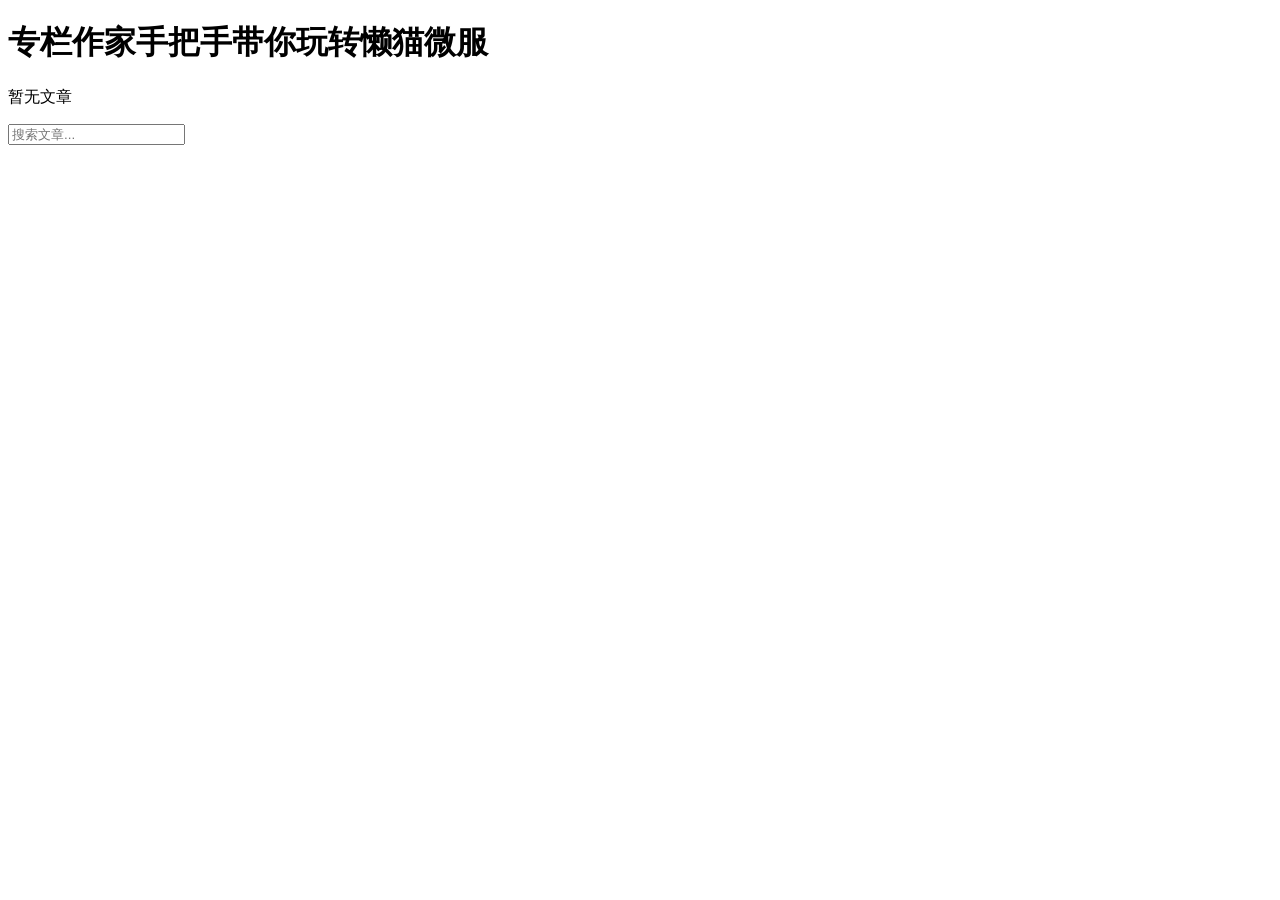
==== index.html @ 5e26f196 "add" ====
<!DOCTYPE html>
<html lang="zh-CN">
<head>
    <meta charset="utf-8">
    <meta name="viewport" content="width=device-width, initial-scale=1">
    <title>懒猫微服文章</title>
    <link rel="stylesheet" href="articles/style.css">
</head>
<body>
    <div class="container">
        <h1>专栏作家手把手带你玩转懒猫微服</h1>
        <p class="subtitle" id="count">加载中...</p>
        <div class="search-box">
            <input type="text" id="search" placeholder="搜索文章..." autocomplete="off">
        </div>
        <div class="tag-filter" id="tags"></div>
        <ul class="article-list" id="article-list"></ul>
    </div>
    <script>
        let articles = [];
        let currentTag = 'all';
        
        async function loadArticles() {
            try {
                const resp = await fetch('articles/articles.json?' + Date.now());
                const meta = await resp.json();
                
                // 过滤懒猫微服文章并排序
                articles = Object.values(meta)
                    .filter(a => a.main_cat === '懒猫微服')
                    .sort((a, b) => new Date(b.date) - new Date(a.date));
                
                // 收集所有标签
                const tags = new Set();
                articles.forEach(a => {
                    if (a.sub_cat) tags.add(a.sub_cat);
                });
                
                // 渲染标签
                const tagsHtml = ['<button class="tag-btn active" data-tag="all">全部</button>'];
                Array.from(tags).sort().forEach(tag => {
                    tagsHtml.push(`<button class="tag-btn" data-tag="${tag}">${tag}</button>`);
                });
                document.getElementById('tags').innerHTML = tagsHtml.join('');
                
                // 绑定标签点击
                document.querySelectorAll('.tag-btn').forEach(btn => {
                    btn.addEventListener('click', function() {
                        document.querySelectorAll('.tag-btn').forEach(b => b.classList.remove('active'));
                        this.classList.add('active');
                        currentTag = this.getAttribute('data-tag');
                        renderArticles();
                    });
                });
                
                document.getElementById('count').textContent = `共 ${articles.length} 篇文章`;
                renderArticles();
            } catch (e) {
                document.getElementById('count').textContent = '暂无文章';
                console.error(e);
            }
        }
        
        function renderArticles() {
            const query = document.getElementById('search').value.toLowerCase();
            const list = document.getElementById('article-list');
            
            const filtered = articles.filter(a => {
                const matchSearch = a.title.toLowerCase().includes(query);
                const matchTag = currentTag === 'all' || a.sub_cat === currentTag;
                return matchSearch && matchTag;
            });
            
            list.innerHTML = filtered.map(a => {
                const filename = a.title.replace(/[<>:"/\\|?*]/g, '').slice(0, 80) + '.html';
                return `
                    <li class="article-item">
                        <div class="article-info">
                            <a href="articles/${filename}">${a.title}</a>
                            ${a.sub_cat ? `<span class="article-tag">${a.sub_cat}</span>` : ''}
                        </div>
                        <span class="article-date">${a.date}</span>
                    </li>
                `;
            }).join('');
        }
        
        document.getElementById('search').addEventListener('input', renderArticles);
        
        // 初始加载
        loadArticles();
        
        // 每 10 秒刷新一次
        setInterval(loadArticles, 10000);
    </script>
</body>
</html>
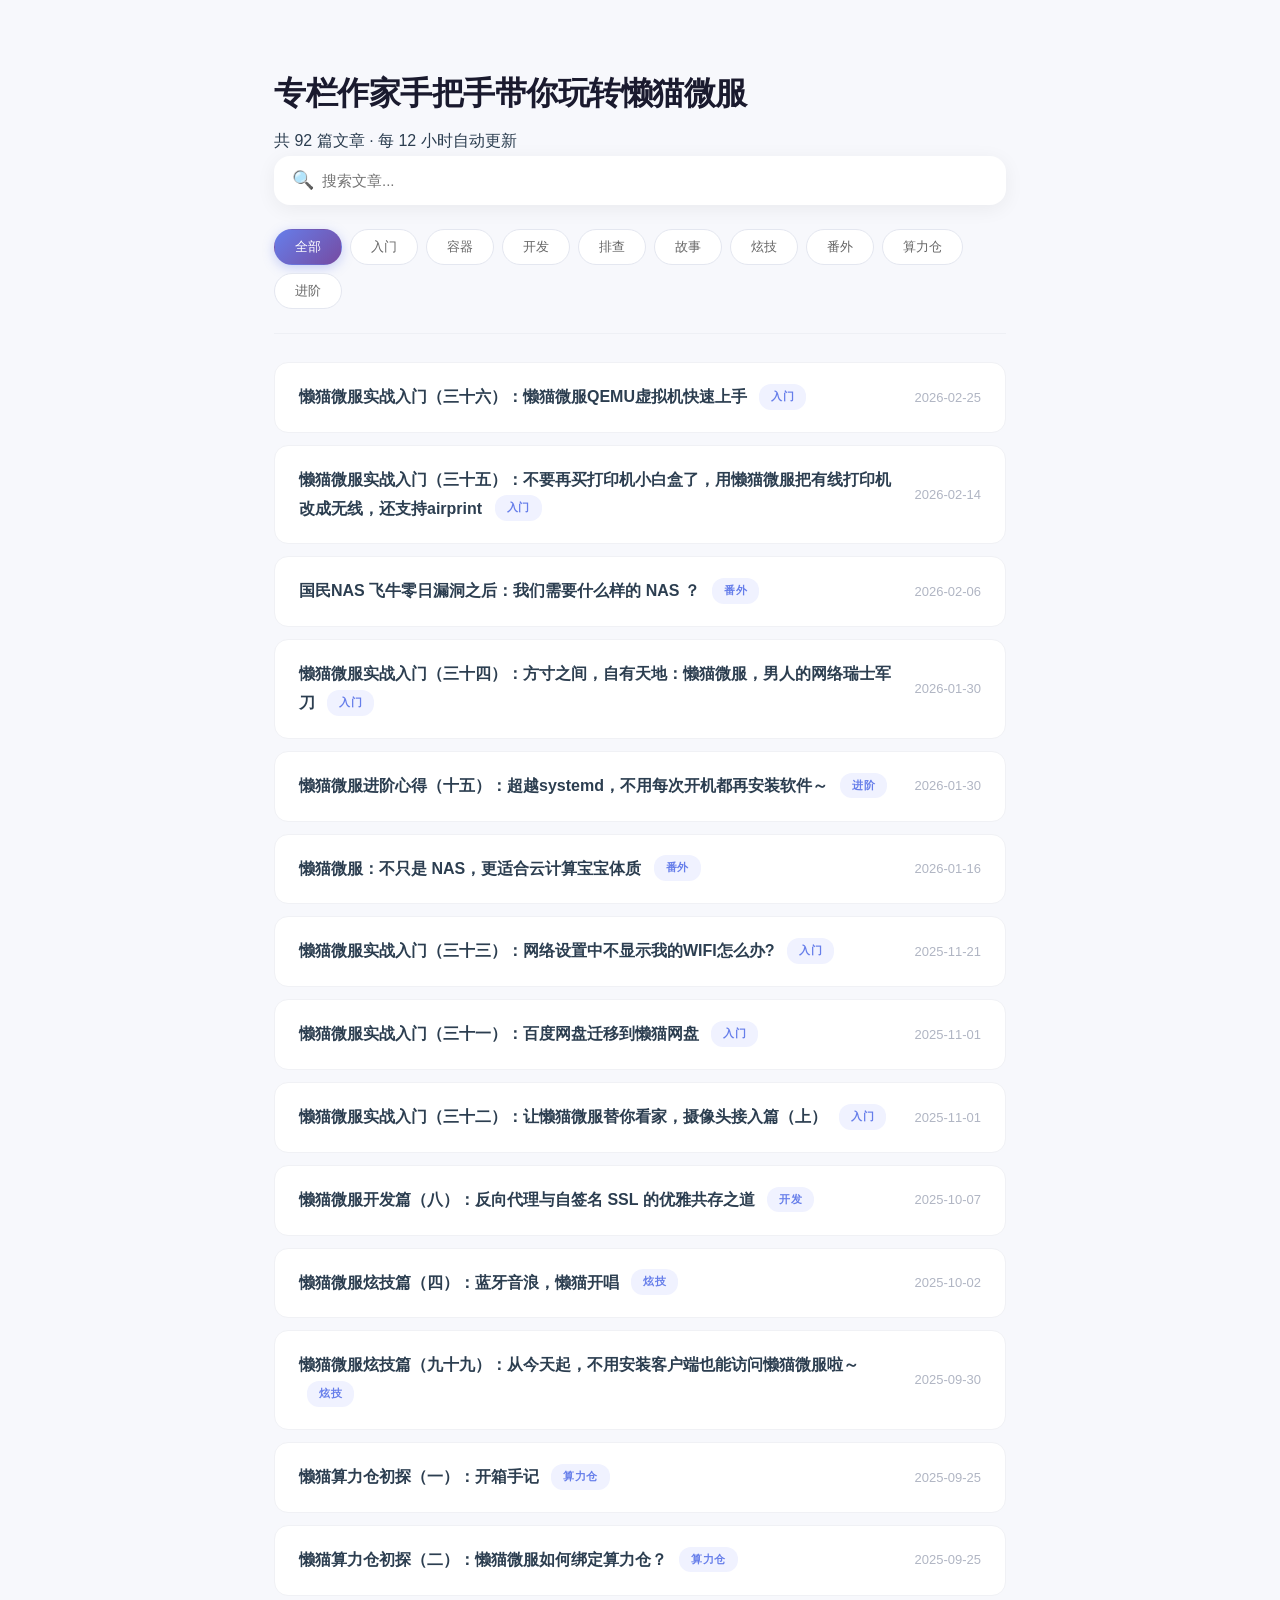
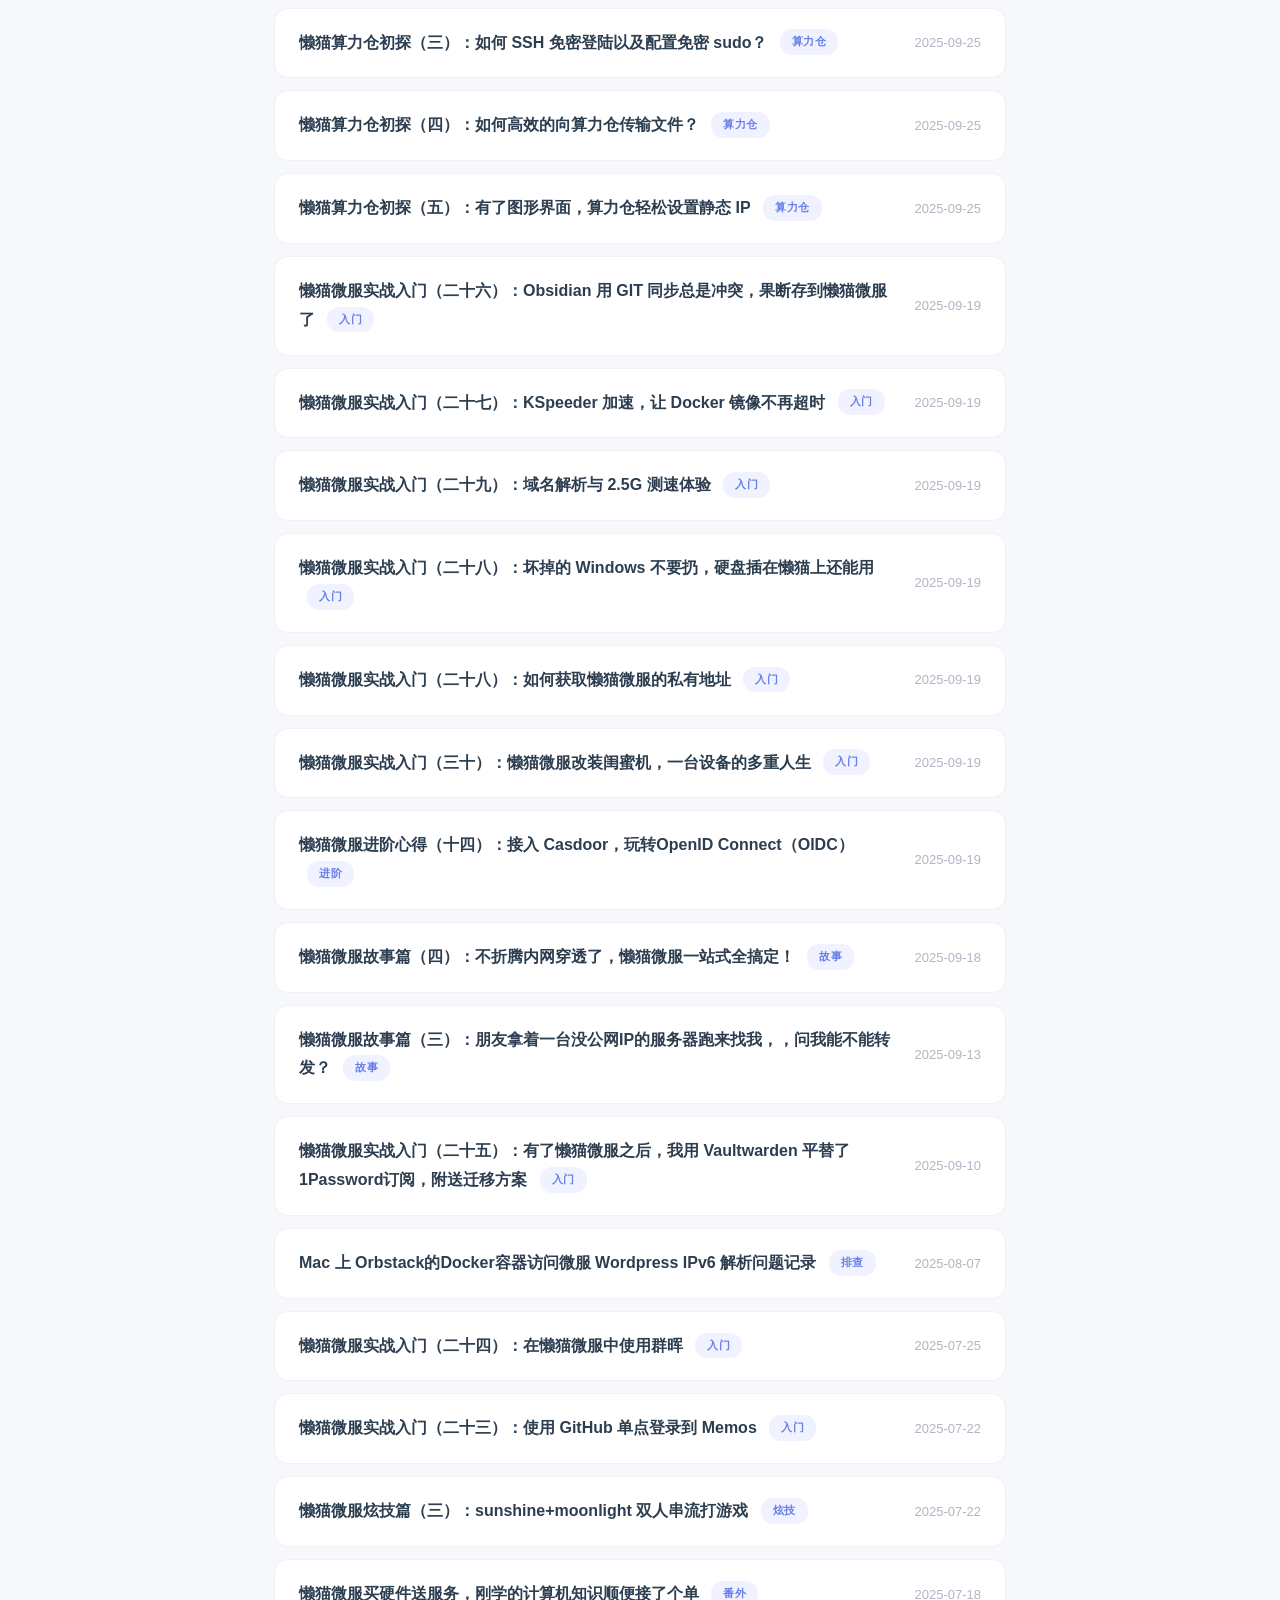
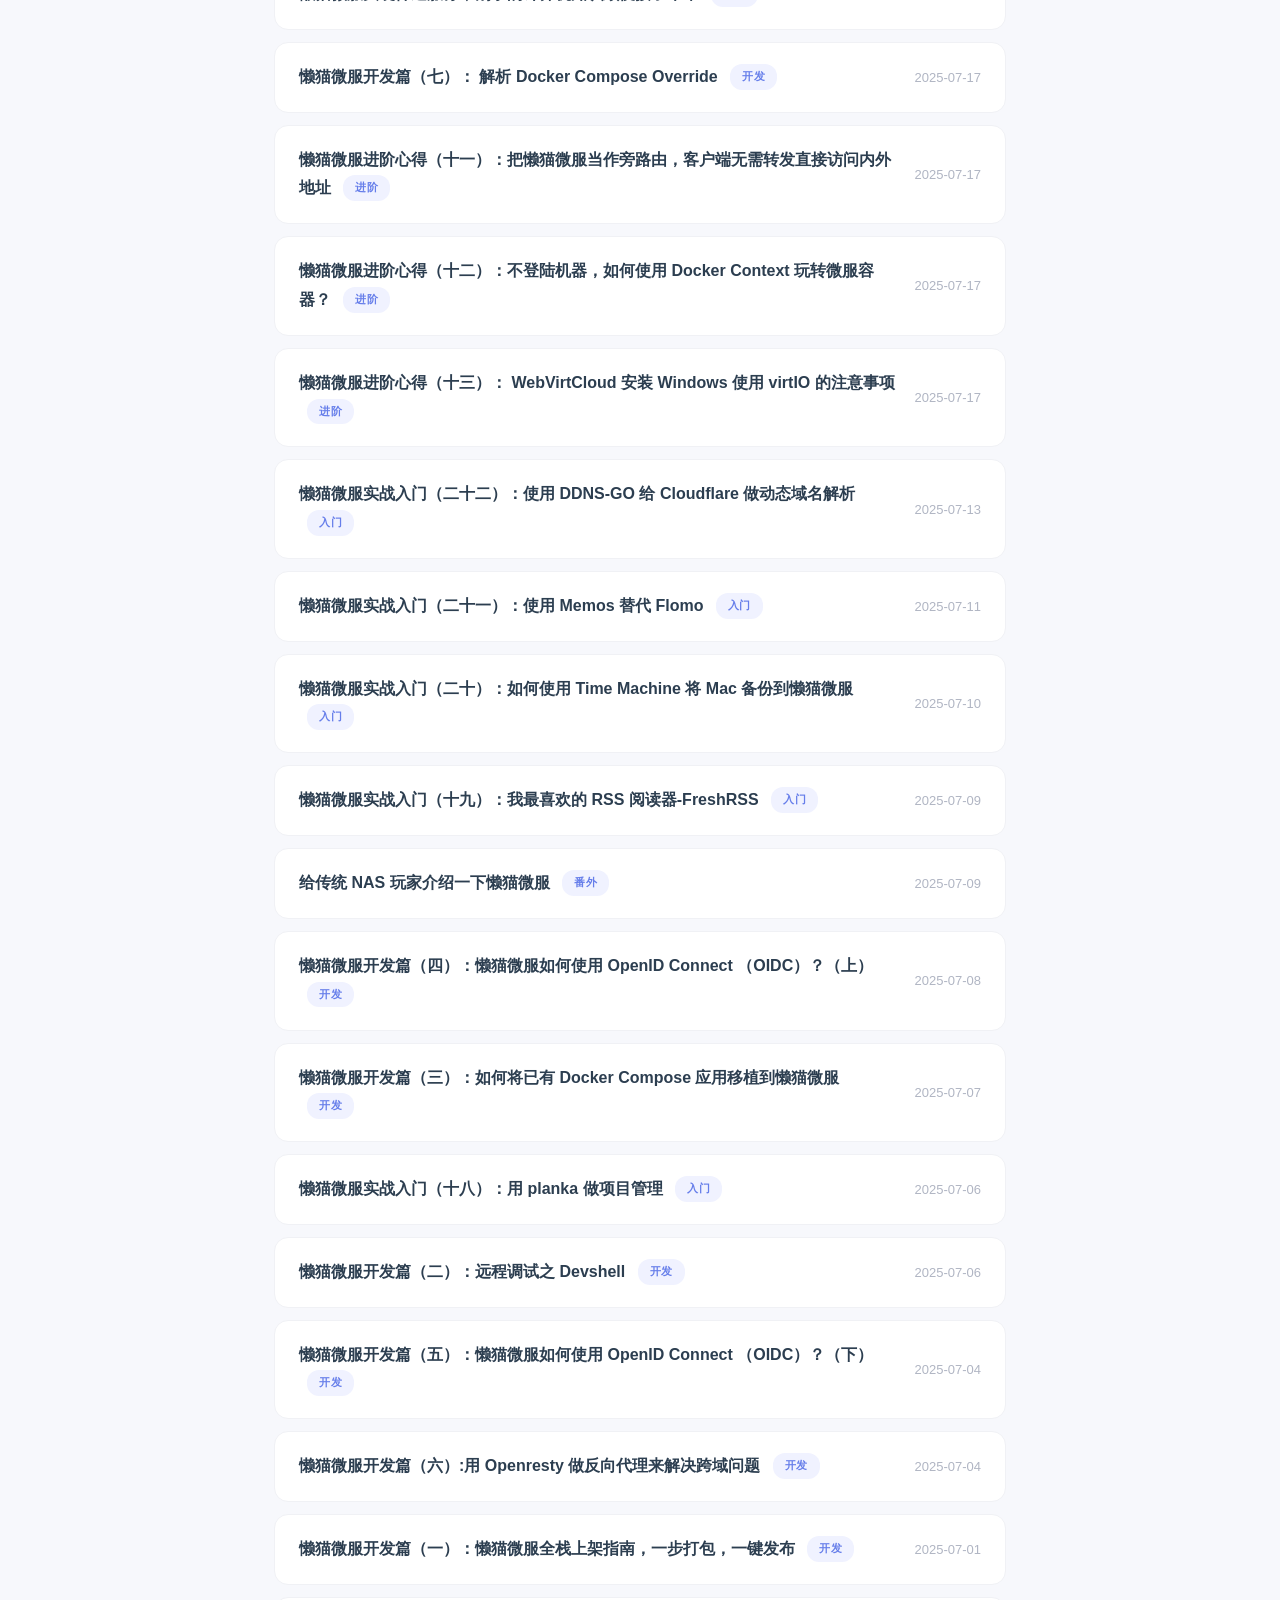
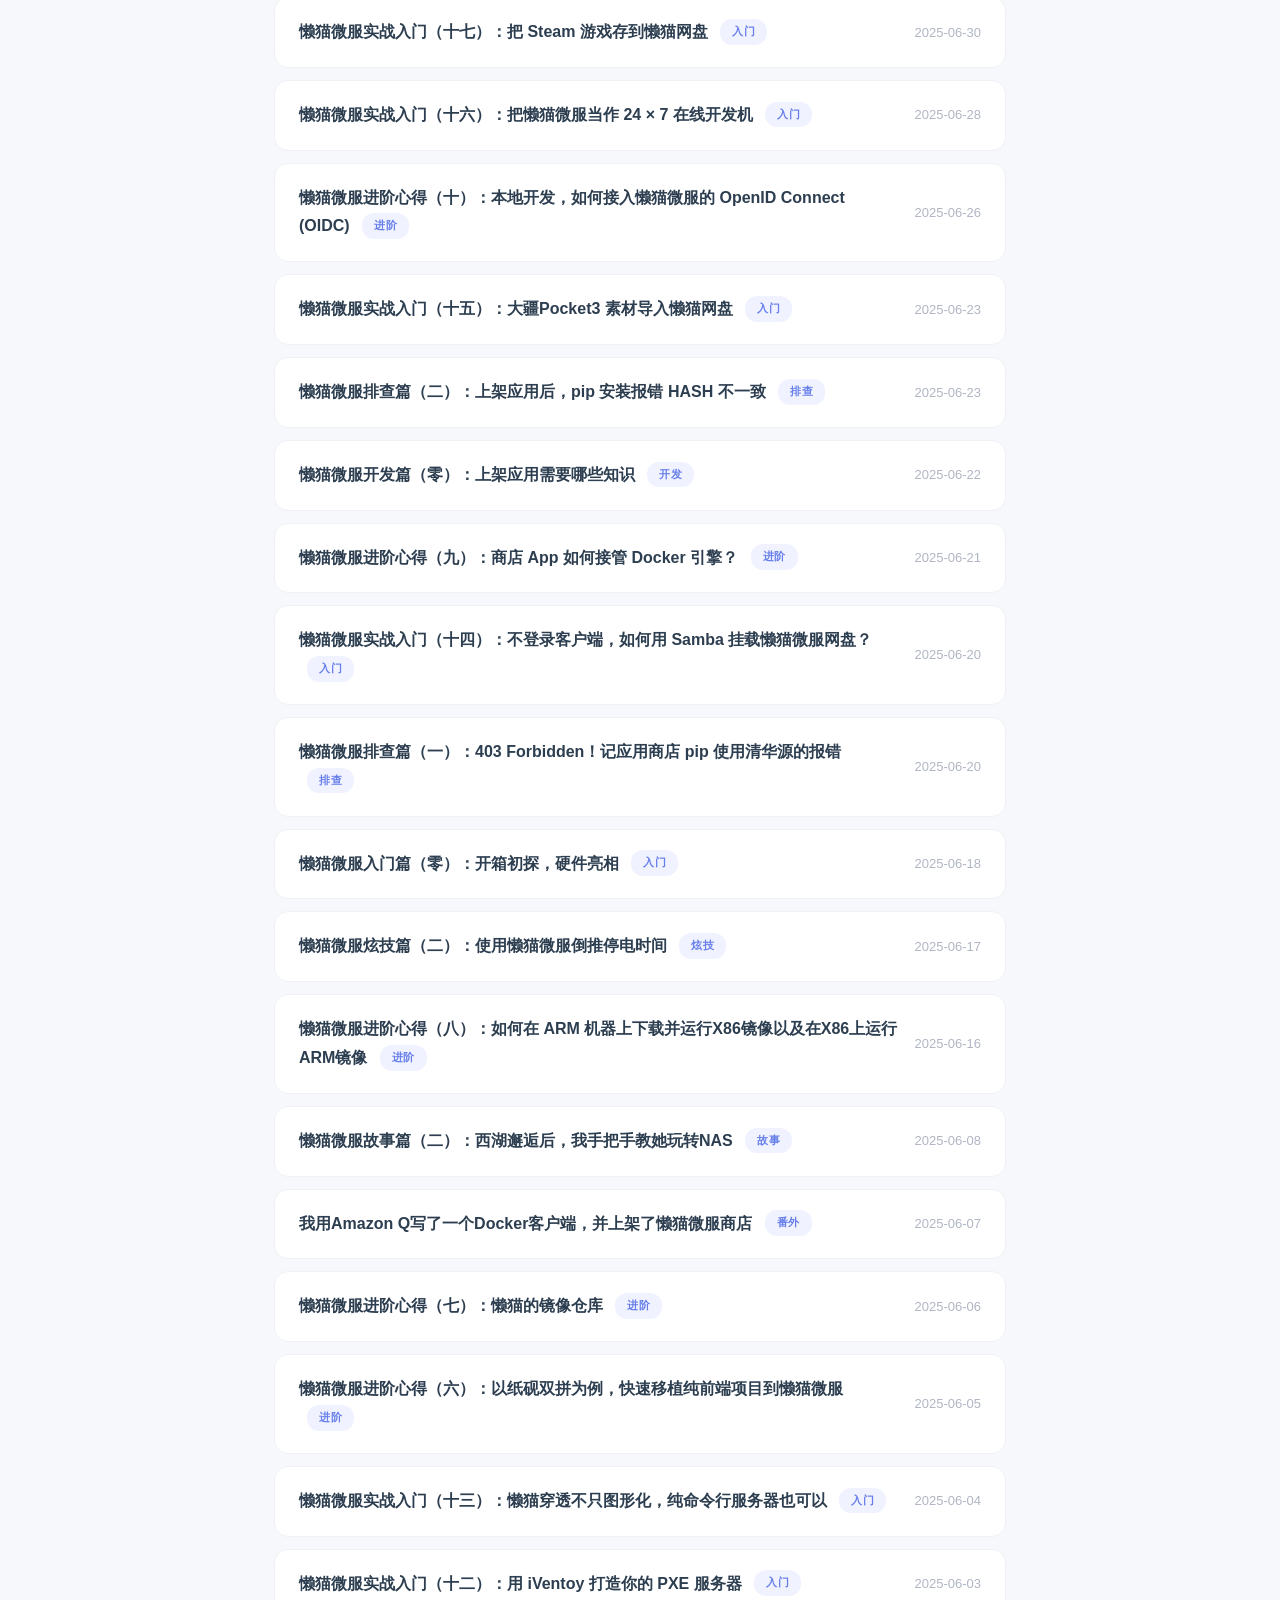
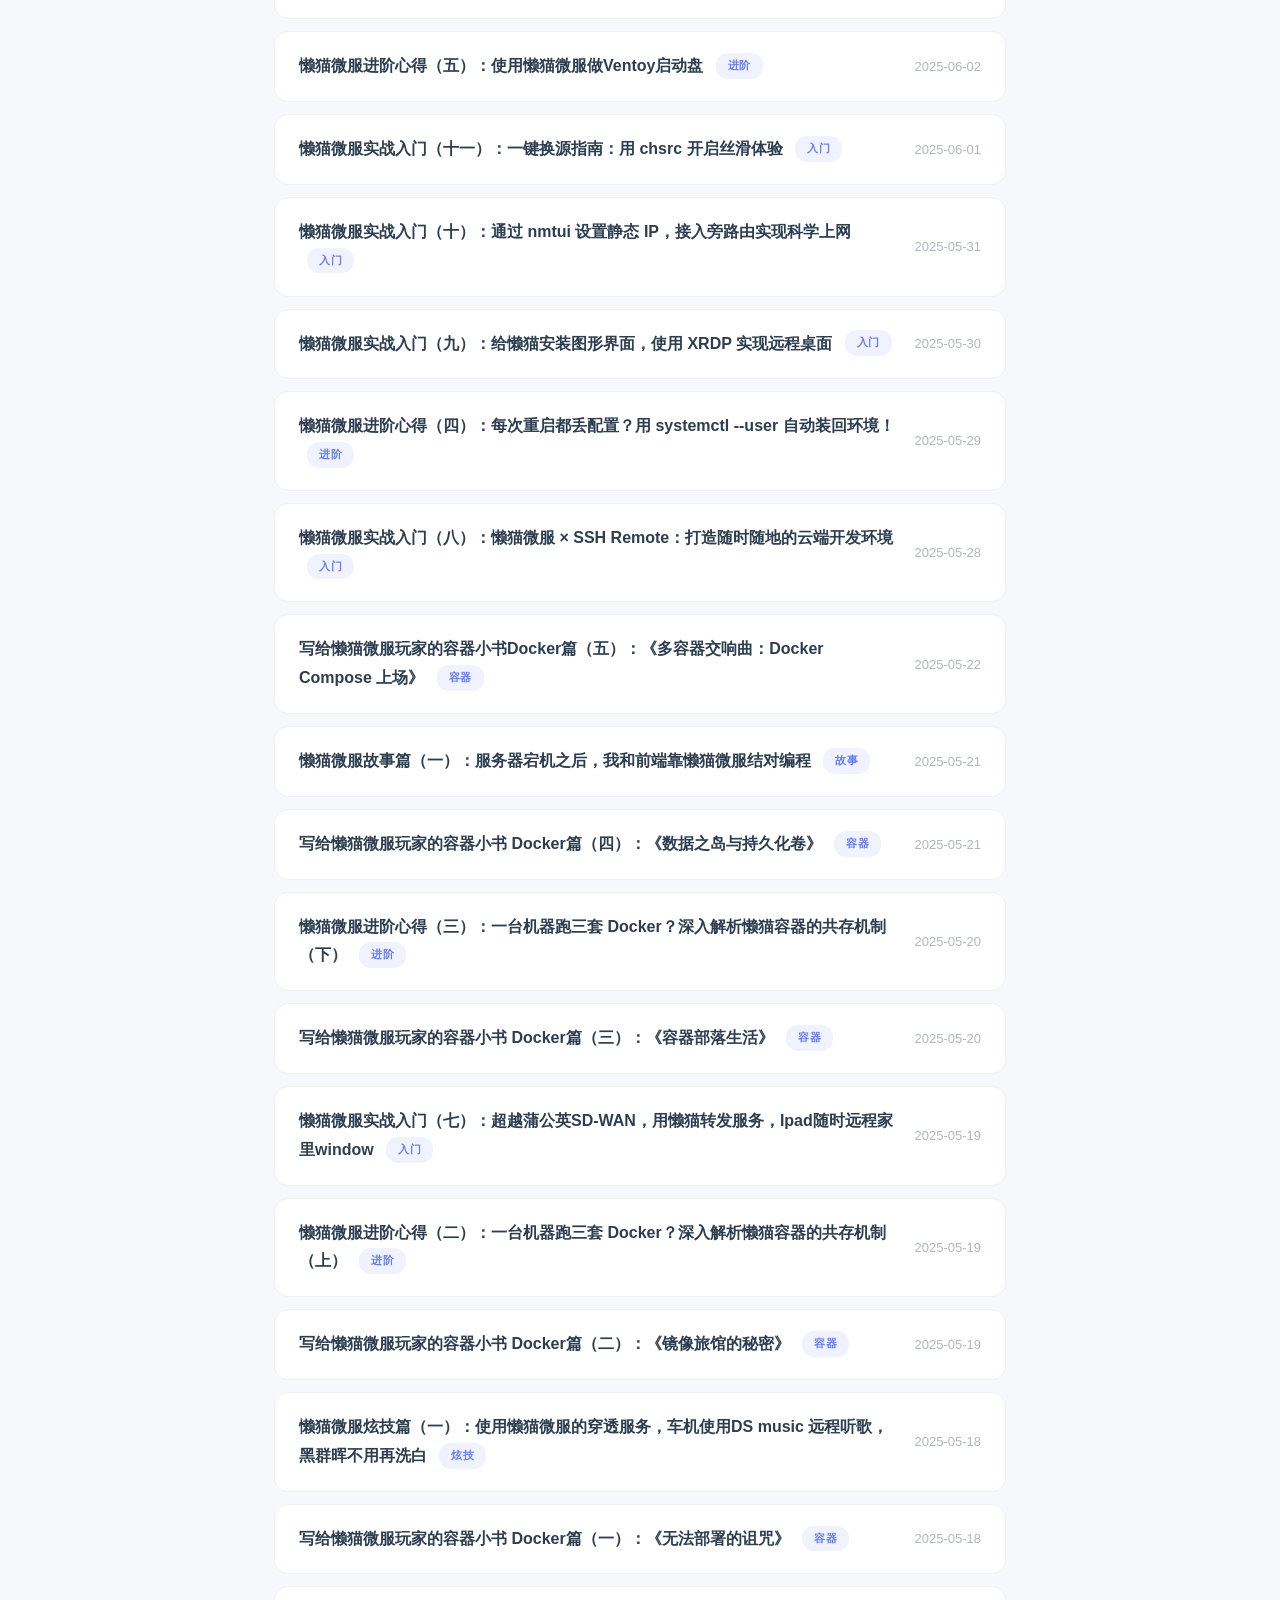
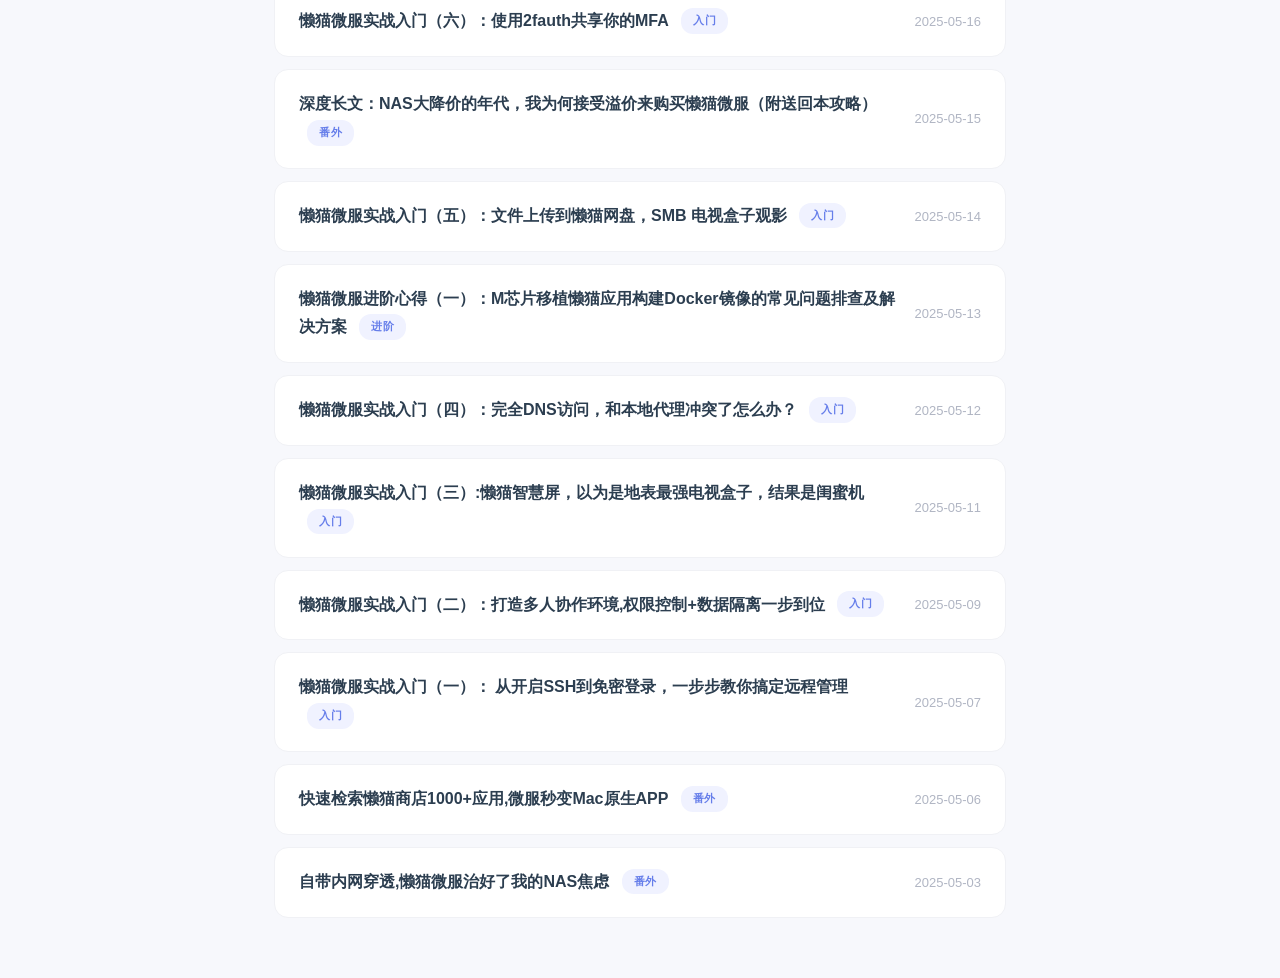
==== commit 1e6d60fc: "add" ====
--- a/index.html
+++ b/index.html
@@ -4,94 +4,701 @@
     <meta charset="utf-8">
     <meta name="viewport" content="width=device-width, initial-scale=1">
     <title>懒猫微服文章</title>
-    <link rel="stylesheet" href="articles/style.css">
+    <link rel="stylesheet" href="style.css">
 </head>
 <body>
     <div class="container">
         <h1>专栏作家手把手带你玩转懒猫微服</h1>
-        <p class="subtitle" id="count">加载中...</p>
+        <p class="subtitle">共 92 篇文章 · 每 12 小时自动更新</p>
         <div class="search-box">
             <input type="text" id="search" placeholder="搜索文章..." autocomplete="off">
         </div>
-        <div class="tag-filter" id="tags"></div>
-        <ul class="article-list" id="article-list"></ul>
+        <div class="tag-filter">
+            <button class="tag-btn active" data-tag="all">全部</button>
+            <button class="tag-btn" data-tag="入门">入门</button>
+            <button class="tag-btn" data-tag="容器">容器</button>
+            <button class="tag-btn" data-tag="开发">开发</button>
+            <button class="tag-btn" data-tag="排查">排查</button>
+            <button class="tag-btn" data-tag="故事">故事</button>
+            <button class="tag-btn" data-tag="炫技">炫技</button>
+            <button class="tag-btn" data-tag="番外">番外</button>
+            <button class="tag-btn" data-tag="算力仓">算力仓</button>
+            <button class="tag-btn" data-tag="进阶">进阶</button>
+
+        </div>
+        <ul class="article-list" id="article-list">
+            <li class="article-item" data-title="懒猫微服实战入门（三十六）：懒猫微服qemu虚拟机快速上手" data-tag="入门">
+                <div class="article-info">
+                    <a href="articles/懒猫微服实战入门（三十六）：懒猫微服QEMU虚拟机快速上手.html">懒猫微服实战入门（三十六）：懒猫微服QEMU虚拟机快速上手</a>
+                    <span class="article-tag">入门</span>
+                </div>
+                <span class="article-date">2026-02-25</span>
+            </li>
+            <li class="article-item" data-title="懒猫微服实战入门（三十五）：不要再买打印机小白盒了，用懒猫微服把有线打印机改成无线，还支持airprint" data-tag="入门">
+                <div class="article-info">
+                    <a href="articles/懒猫微服实战入门（三十五）：不要再买打印机小白盒了，用懒猫微服把有线打印机改成无线，还支持airprint.html">懒猫微服实战入门（三十五）：不要再买打印机小白盒了，用懒猫微服把有线打印机改成无线，还支持airprint</a>
+                    <span class="article-tag">入门</span>
+                </div>
+                <span class="article-date">2026-02-14</span>
+            </li>
+            <li class="article-item" data-title="国民nas 飞牛零日漏洞之后：我们需要什么样的 nas ？" data-tag="番外">
+                <div class="article-info">
+                    <a href="articles/国民NAS 飞牛零日漏洞之后：我们需要什么样的 NAS ？.html">国民NAS 飞牛零日漏洞之后：我们需要什么样的 NAS ？</a>
+                    <span class="article-tag">番外</span>
+                </div>
+                <span class="article-date">2026-02-06</span>
+            </li>
+            <li class="article-item" data-title="懒猫微服实战入门（三十四）：方寸之间，自有天地：懒猫微服，男人的网络瑞士军刀" data-tag="入门">
+                <div class="article-info">
+                    <a href="articles/懒猫微服实战入门（三十四）：方寸之间，自有天地：懒猫微服，男人的网络瑞士军刀.html">懒猫微服实战入门（三十四）：方寸之间，自有天地：懒猫微服，男人的网络瑞士军刀</a>
+                    <span class="article-tag">入门</span>
+                </div>
+                <span class="article-date">2026-01-30</span>
+            </li>
+            <li class="article-item" data-title="懒猫微服进阶心得（十五）：超越systemd，不用每次开机都再安装软件～" data-tag="进阶">
+                <div class="article-info">
+                    <a href="articles/懒猫微服进阶心得（十五）：超越systemd，不用每次开机都再安装软件～.html">懒猫微服进阶心得（十五）：超越systemd，不用每次开机都再安装软件～</a>
+                    <span class="article-tag">进阶</span>
+                </div>
+                <span class="article-date">2026-01-30</span>
+            </li>
+            <li class="article-item" data-title="懒猫微服：不只是 nas，更适合云计算宝宝体质" data-tag="番外">
+                <div class="article-info">
+                    <a href="articles/懒猫微服：不只是 NAS，更适合云计算宝宝体质.html">懒猫微服：不只是 NAS，更适合云计算宝宝体质</a>
+                    <span class="article-tag">番外</span>
+                </div>
+                <span class="article-date">2026-01-16</span>
+            </li>
+            <li class="article-item" data-title="懒猫微服实战入门（三十三）：网络设置中不显示我的wifi怎么办?" data-tag="入门">
+                <div class="article-info">
+                    <a href="articles/懒猫微服实战入门（三十三）：网络设置中不显示我的WIFI怎么办.html">懒猫微服实战入门（三十三）：网络设置中不显示我的WIFI怎么办?</a>
+                    <span class="article-tag">入门</span>
+                </div>
+                <span class="article-date">2025-11-21</span>
+            </li>
+            <li class="article-item" data-title="懒猫微服实战入门（三十一）：百度网盘迁移到懒猫网盘" data-tag="入门">
+                <div class="article-info">
+                    <a href="articles/懒猫微服实战入门（三十一）：百度网盘迁移到懒猫网盘.html">懒猫微服实战入门（三十一）：百度网盘迁移到懒猫网盘</a>
+                    <span class="article-tag">入门</span>
+                </div>
+                <span class="article-date">2025-11-01</span>
+            </li>
+            <li class="article-item" data-title="懒猫微服实战入门（三十二）：让懒猫微服替你看家，摄像头接入篇（上）" data-tag="入门">
+                <div class="article-info">
+                    <a href="articles/懒猫微服实战入门（三十二）：让懒猫微服替你看家，摄像头接入篇（上）.html">懒猫微服实战入门（三十二）：让懒猫微服替你看家，摄像头接入篇（上）</a>
+                    <span class="article-tag">入门</span>
+                </div>
+                <span class="article-date">2025-11-01</span>
+            </li>
+            <li class="article-item" data-title="懒猫微服开发篇（八）：反向代理与自签名 ssl 的优雅共存之道" data-tag="开发">
+                <div class="article-info">
+                    <a href="articles/懒猫微服开发篇（八）：反向代理与自签名 SSL 的优雅共存之道.html">懒猫微服开发篇（八）：反向代理与自签名 SSL 的优雅共存之道</a>
+                    <span class="article-tag">开发</span>
+                </div>
+                <span class="article-date">2025-10-07</span>
+            </li>
+            <li class="article-item" data-title="懒猫微服炫技篇（四）：蓝牙音浪，懒猫开唱" data-tag="炫技">
+                <div class="article-info">
+                    <a href="articles/懒猫微服炫技篇（四）：蓝牙音浪，懒猫开唱.html">懒猫微服炫技篇（四）：蓝牙音浪，懒猫开唱</a>
+                    <span class="article-tag">炫技</span>
+                </div>
+                <span class="article-date">2025-10-02</span>
+            </li>
+            <li class="article-item" data-title="懒猫微服炫技篇（九十九）：从今天起，不用安装客户端也能访问懒猫微服啦～" data-tag="炫技">
+                <div class="article-info">
+                    <a href="articles/懒猫微服炫技篇（九十九）：从今天起，不用安装客户端也能访问懒猫微服啦～.html">懒猫微服炫技篇（九十九）：从今天起，不用安装客户端也能访问懒猫微服啦～</a>
+                    <span class="article-tag">炫技</span>
+                </div>
+                <span class="article-date">2025-09-30</span>
+            </li>
+            <li class="article-item" data-title="懒猫算力仓初探（一）：开箱手记" data-tag="算力仓">
+                <div class="article-info">
+                    <a href="articles/懒猫算力仓初探（一）：开箱手记.html">懒猫算力仓初探（一）：开箱手记</a>
+                    <span class="article-tag">算力仓</span>
+                </div>
+                <span class="article-date">2025-09-25</span>
+            </li>
+            <li class="article-item" data-title="懒猫算力仓初探（二）：懒猫微服如何绑定算力仓？" data-tag="算力仓">
+                <div class="article-info">
+                    <a href="articles/懒猫算力仓初探（二）：懒猫微服如何绑定算力仓？.html">懒猫算力仓初探（二）：懒猫微服如何绑定算力仓？</a>
+                    <span class="article-tag">算力仓</span>
+                </div>
+                <span class="article-date">2025-09-25</span>
+            </li>
+            <li class="article-item" data-title="懒猫算力仓初探（三）：如何 ssh 免密登陆以及配置免密 sudo？" data-tag="算力仓">
+                <div class="article-info">
+                    <a href="articles/懒猫算力仓初探（三）：如何 SSH 免密登陆以及配置免密 sudo？.html">懒猫算力仓初探（三）：如何 SSH 免密登陆以及配置免密 sudo？</a>
+                    <span class="article-tag">算力仓</span>
+                </div>
+                <span class="article-date">2025-09-25</span>
+            </li>
+            <li class="article-item" data-title="懒猫算力仓初探（四）：如何高效的向算力仓传输文件？" data-tag="算力仓">
+                <div class="article-info">
+                    <a href="articles/懒猫算力仓初探（四）：如何高效的向算力仓传输文件？.html">懒猫算力仓初探（四）：如何高效的向算力仓传输文件？</a>
+                    <span class="article-tag">算力仓</span>
+                </div>
+                <span class="article-date">2025-09-25</span>
+            </li>
+            <li class="article-item" data-title="懒猫算力仓初探（五）：有了图形界面，算力仓轻松设置静态 ip" data-tag="算力仓">
+                <div class="article-info">
+                    <a href="articles/懒猫算力仓初探（五）：有了图形界面，算力仓轻松设置静态 IP.html">懒猫算力仓初探（五）：有了图形界面，算力仓轻松设置静态 IP</a>
+                    <span class="article-tag">算力仓</span>
+                </div>
+                <span class="article-date">2025-09-25</span>
+            </li>
+            <li class="article-item" data-title="懒猫微服实战入门（二十六）：obsidian 用 git 同步总是冲突，果断存到懒猫微服了" data-tag="入门">
+                <div class="article-info">
+                    <a href="articles/懒猫微服实战入门（二十六）：Obsidian 用 GIT 同步总是冲突，果断存到懒猫微服了.html">懒猫微服实战入门（二十六）：Obsidian 用 GIT 同步总是冲突，果断存到懒猫微服了</a>
+                    <span class="article-tag">入门</span>
+                </div>
+                <span class="article-date">2025-09-19</span>
+            </li>
+            <li class="article-item" data-title="懒猫微服实战入门（二十七）：kspeeder 加速，让 docker 镜像不再超时" data-tag="入门">
+                <div class="article-info">
+                    <a href="articles/懒猫微服实战入门（二十七）：KSpeeder 加速，让 Docker 镜像不再超时.html">懒猫微服实战入门（二十七）：KSpeeder 加速，让 Docker 镜像不再超时</a>
+                    <span class="article-tag">入门</span>
+                </div>
+                <span class="article-date">2025-09-19</span>
+            </li>
+            <li class="article-item" data-title="懒猫微服实战入门（二十九）：域名解析与 2.5g 测速体验" data-tag="入门">
+                <div class="article-info">
+                    <a href="articles/懒猫微服实战入门（二十九）：域名解析与 2.5G 测速体验.html">懒猫微服实战入门（二十九）：域名解析与 2.5G 测速体验</a>
+                    <span class="article-tag">入门</span>
+                </div>
+                <span class="article-date">2025-09-19</span>
+            </li>
+            <li class="article-item" data-title="懒猫微服实战入门（二十八）：坏掉的 windows 不要扔，硬盘插在懒猫上还能用" data-tag="入门">
+                <div class="article-info">
+                    <a href="articles/懒猫微服实战入门（二十八）：坏掉的 Windows 不要扔，硬盘插在懒猫上还能用.html">懒猫微服实战入门（二十八）：坏掉的 Windows 不要扔，硬盘插在懒猫上还能用</a>
+                    <span class="article-tag">入门</span>
+                </div>
+                <span class="article-date">2025-09-19</span>
+            </li>
+            <li class="article-item" data-title="懒猫微服实战入门（二十八）：如何获取懒猫微服的私有地址" data-tag="入门">
+                <div class="article-info">
+                    <a href="articles/懒猫微服实战入门（二十八）：如何获取懒猫微服的私有地址.html">懒猫微服实战入门（二十八）：如何获取懒猫微服的私有地址</a>
+                    <span class="article-tag">入门</span>
+                </div>
+                <span class="article-date">2025-09-19</span>
+            </li>
+            <li class="article-item" data-title="懒猫微服实战入门（三十）：懒猫微服改装闺蜜机，一台设备的多重人生" data-tag="入门">
+                <div class="article-info">
+                    <a href="articles/懒猫微服实战入门（三十）：懒猫微服改装闺蜜机，一台设备的多重人生.html">懒猫微服实战入门（三十）：懒猫微服改装闺蜜机，一台设备的多重人生</a>
+                    <span class="article-tag">入门</span>
+                </div>
+                <span class="article-date">2025-09-19</span>
+            </li>
+            <li class="article-item" data-title="懒猫微服进阶心得（十四）：接入 casdoor，玩转openid connect（oidc）" data-tag="进阶">
+                <div class="article-info">
+                    <a href="articles/懒猫微服进阶心得（十四）：接入 Casdoor，玩转OpenID Connect（OIDC）.html">懒猫微服进阶心得（十四）：接入 Casdoor，玩转OpenID Connect（OIDC）</a>
+                    <span class="article-tag">进阶</span>
+                </div>
+                <span class="article-date">2025-09-19</span>
+            </li>
+            <li class="article-item" data-title="懒猫微服故事篇（四）：不折腾内网穿透了，懒猫微服一站式全搞定！" data-tag="故事">
+                <div class="article-info">
+                    <a href="articles/懒猫微服故事篇（四）：不折腾内网穿透了，懒猫微服一站式全搞定！.html">懒猫微服故事篇（四）：不折腾内网穿透了，懒猫微服一站式全搞定！</a>
+                    <span class="article-tag">故事</span>
+                </div>
+                <span class="article-date">2025-09-18</span>
+            </li>
+            <li class="article-item" data-title="懒猫微服故事篇（三）：朋友拿着一台没公网ip的服务器跑来找我，，问我能不能转发？" data-tag="故事">
+                <div class="article-info">
+                    <a href="articles/懒猫微服故事篇（三）：朋友拿着一台没公网IP的服务器跑来找我，，问我能不能转发？.html">懒猫微服故事篇（三）：朋友拿着一台没公网IP的服务器跑来找我，，问我能不能转发？</a>
+                    <span class="article-tag">故事</span>
+                </div>
+                <span class="article-date">2025-09-13</span>
+            </li>
+            <li class="article-item" data-title="懒猫微服实战入门（二十五）：有了懒猫微服之后，我用 vaultwarden 平替了 1password订阅，附送迁移方案" data-tag="入门">
+                <div class="article-info">
+                    <a href="articles/懒猫微服实战入门（二十五）：有了懒猫微服之后，我用 Vaultwarden 平替了 1Password订阅，附送迁移方案.html">懒猫微服实战入门（二十五）：有了懒猫微服之后，我用 Vaultwarden 平替了 1Password订阅，附送迁移方案</a>
+                    <span class="article-tag">入门</span>
+                </div>
+                <span class="article-date">2025-09-10</span>
+            </li>
+            <li class="article-item" data-title="mac 上 orbstack的docker容器访问微服 wordpress ipv6 解析问题记录" data-tag="排查">
+                <div class="article-info">
+                    <a href="articles/Mac 上 Orbstack的Docker容器访问微服 Wordpress IPv6 解析问题记录.html">Mac 上 Orbstack的Docker容器访问微服 Wordpress IPv6 解析问题记录</a>
+                    <span class="article-tag">排查</span>
+                </div>
+                <span class="article-date">2025-08-07</span>
+            </li>
+            <li class="article-item" data-title="懒猫微服实战入门（二十四）：在懒猫微服中使用群晖" data-tag="入门">
+                <div class="article-info">
+                    <a href="articles/懒猫微服实战入门（二十四）：在懒猫微服中使用群晖.html">懒猫微服实战入门（二十四）：在懒猫微服中使用群晖</a>
+                    <span class="article-tag">入门</span>
+                </div>
+                <span class="article-date">2025-07-25</span>
+            </li>
+            <li class="article-item" data-title="懒猫微服实战入门（二十三）：使用 github 单点登录到 memos" data-tag="入门">
+                <div class="article-info">
+                    <a href="articles/懒猫微服实战入门（二十三）：使用 GitHub 单点登录到 Memos.html">懒猫微服实战入门（二十三）：使用 GitHub 单点登录到 Memos</a>
+                    <span class="article-tag">入门</span>
+                </div>
+                <span class="article-date">2025-07-22</span>
+            </li>
+            <li class="article-item" data-title="懒猫微服炫技篇（三）：sunshine+moonlight 双人串流打游戏" data-tag="炫技">
+                <div class="article-info">
+                    <a href="articles/懒猫微服炫技篇（三）：sunshine+moonlight 双人串流打游戏.html">懒猫微服炫技篇（三）：sunshine+moonlight 双人串流打游戏</a>
+                    <span class="article-tag">炫技</span>
+                </div>
+                <span class="article-date">2025-07-22</span>
+            </li>
+            <li class="article-item" data-title="懒猫微服买硬件送服务，刚学的计算机知识顺便接了个单" data-tag="番外">
+                <div class="article-info">
+                    <a href="articles/懒猫微服买硬件送服务，刚学的计算机知识顺便接了个单.html">懒猫微服买硬件送服务，刚学的计算机知识顺便接了个单</a>
+                    <span class="article-tag">番外</span>
+                </div>
+                <span class="article-date">2025-07-18</span>
+            </li>
+            <li class="article-item" data-title="懒猫微服开发篇（七）： 解析 docker compose override" data-tag="开发">
+                <div class="article-info">
+                    <a href="articles/懒猫微服开发篇（七）： 解析 Docker Compose Override.html">懒猫微服开发篇（七）： 解析 Docker Compose Override</a>
+                    <span class="article-tag">开发</span>
+                </div>
+                <span class="article-date">2025-07-17</span>
+            </li>
+            <li class="article-item" data-title="懒猫微服进阶心得（十一）：把懒猫微服当作旁路由，客户端无需转发直接访问内外地址" data-tag="进阶">
+                <div class="article-info">
+                    <a href="articles/懒猫微服进阶心得（十一）：把懒猫微服当作旁路由，客户端无需转发直接访问内外地址.html">懒猫微服进阶心得（十一）：把懒猫微服当作旁路由，客户端无需转发直接访问内外地址</a>
+                    <span class="article-tag">进阶</span>
+                </div>
+                <span class="article-date">2025-07-17</span>
+            </li>
+            <li class="article-item" data-title="懒猫微服进阶心得（十二）：不登陆机器，如何使用 docker context 玩转微服容器？" data-tag="进阶">
+                <div class="article-info">
+                    <a href="articles/懒猫微服进阶心得（十二）：不登陆机器，如何使用 Docker Context 玩转微服容器？.html">懒猫微服进阶心得（十二）：不登陆机器，如何使用 Docker Context 玩转微服容器？</a>
+                    <span class="article-tag">进阶</span>
+                </div>
+                <span class="article-date">2025-07-17</span>
+            </li>
+            <li class="article-item" data-title="懒猫微服进阶心得（十三）： webvirtcloud 安装 windows 使用 virtio 的注意事项" data-tag="进阶">
+                <div class="article-info">
+                    <a href="articles/懒猫微服进阶心得（十三）： WebVirtCloud 安装 Windows 使用 virtIO 的注意事项.html">懒猫微服进阶心得（十三）： WebVirtCloud 安装 Windows 使用 virtIO 的注意事项</a>
+                    <span class="article-tag">进阶</span>
+                </div>
+                <span class="article-date">2025-07-17</span>
+            </li>
+            <li class="article-item" data-title="懒猫微服实战入门（二十二）：使用 ddns-go 给 cloudflare 做动态域名解析" data-tag="入门">
+                <div class="article-info">
+                    <a href="articles/懒猫微服实战入门（二十二）：使用 DDNS-GO 给 Cloudflare 做动态域名解析.html">懒猫微服实战入门（二十二）：使用 DDNS-GO 给 Cloudflare 做动态域名解析</a>
+                    <span class="article-tag">入门</span>
+                </div>
+                <span class="article-date">2025-07-13</span>
+            </li>
+            <li class="article-item" data-title="懒猫微服实战入门（二十一）：使用 memos 替代 flomo" data-tag="入门">
+                <div class="article-info">
+                    <a href="articles/懒猫微服实战入门（二十一）：使用 Memos 替代 Flomo.html">懒猫微服实战入门（二十一）：使用 Memos 替代 Flomo</a>
+                    <span class="article-tag">入门</span>
+                </div>
+                <span class="article-date">2025-07-11</span>
+            </li>
+            <li class="article-item" data-title="懒猫微服实战入门（二十）：如何使用 time machine 将 mac 备份到懒猫微服" data-tag="入门">
+                <div class="article-info">
+                    <a href="articles/懒猫微服实战入门（二十）：如何使用 Time Machine 将 Mac 备份到懒猫微服.html">懒猫微服实战入门（二十）：如何使用 Time Machine 将 Mac 备份到懒猫微服</a>
+                    <span class="article-tag">入门</span>
+                </div>
+                <span class="article-date">2025-07-10</span>
+            </li>
+            <li class="article-item" data-title="懒猫微服实战入门（十九）：我最喜欢的 rss 阅读器-freshrss" data-tag="入门">
+                <div class="article-info">
+                    <a href="articles/懒猫微服实战入门（十九）：我最喜欢的 RSS 阅读器-FreshRSS.html">懒猫微服实战入门（十九）：我最喜欢的 RSS 阅读器-FreshRSS</a>
+                    <span class="article-tag">入门</span>
+                </div>
+                <span class="article-date">2025-07-09</span>
+            </li>
+            <li class="article-item" data-title="给传统 nas 玩家介绍一下懒猫微服" data-tag="番外">
+                <div class="article-info">
+                    <a href="articles/给传统 NAS 玩家介绍一下懒猫微服.html">给传统 NAS 玩家介绍一下懒猫微服</a>
+                    <span class="article-tag">番外</span>
+                </div>
+                <span class="article-date">2025-07-09</span>
+            </li>
+            <li class="article-item" data-title="懒猫微服开发篇（四）：懒猫微服如何使用 openid connect （oidc）？（上）" data-tag="开发">
+                <div class="article-info">
+                    <a href="articles/懒猫微服开发篇（四）：懒猫微服如何使用 OpenID Connect （OIDC）？（上）.html">懒猫微服开发篇（四）：懒猫微服如何使用 OpenID Connect （OIDC）？（上）</a>
+                    <span class="article-tag">开发</span>
+                </div>
+                <span class="article-date">2025-07-08</span>
+            </li>
+            <li class="article-item" data-title="懒猫微服开发篇（三）：如何将已有 docker compose 应用移植到懒猫微服" data-tag="开发">
+                <div class="article-info">
+                    <a href="articles/懒猫微服开发篇（三）：如何将已有 Docker Compose 应用移植到懒猫微服.html">懒猫微服开发篇（三）：如何将已有 Docker Compose 应用移植到懒猫微服</a>
+                    <span class="article-tag">开发</span>
+                </div>
+                <span class="article-date">2025-07-07</span>
+            </li>
+            <li class="article-item" data-title="懒猫微服实战入门（十八）：用 planka 做项目管理" data-tag="入门">
+                <div class="article-info">
+                    <a href="articles/懒猫微服实战入门（十八）：用 planka 做项目管理.html">懒猫微服实战入门（十八）：用 planka 做项目管理</a>
+                    <span class="article-tag">入门</span>
+                </div>
+                <span class="article-date">2025-07-06</span>
+            </li>
+            <li class="article-item" data-title="懒猫微服开发篇（二）：远程调试之 devshell" data-tag="开发">
+                <div class="article-info">
+                    <a href="articles/懒猫微服开发篇（二）：远程调试之 Devshell.html">懒猫微服开发篇（二）：远程调试之 Devshell</a>
+                    <span class="article-tag">开发</span>
+                </div>
+                <span class="article-date">2025-07-06</span>
+            </li>
+            <li class="article-item" data-title="懒猫微服开发篇（五）：懒猫微服如何使用 openid connect （oidc）？（下）" data-tag="开发">
+                <div class="article-info">
+                    <a href="articles/懒猫微服开发篇（五）：懒猫微服如何使用 OpenID Connect （OIDC）？（下）.html">懒猫微服开发篇（五）：懒猫微服如何使用 OpenID Connect （OIDC）？（下）</a>
+                    <span class="article-tag">开发</span>
+                </div>
+                <span class="article-date">2025-07-04</span>
+            </li>
+            <li class="article-item" data-title="懒猫微服开发篇（六）:用 openresty 做反向代理来解决跨域问题" data-tag="开发">
+                <div class="article-info">
+                    <a href="articles/懒猫微服开发篇（六）用 Openresty 做反向代理来解决跨域问题.html">懒猫微服开发篇（六）:用 Openresty 做反向代理来解决跨域问题</a>
+                    <span class="article-tag">开发</span>
+                </div>
+                <span class="article-date">2025-07-04</span>
+            </li>
+            <li class="article-item" data-title="懒猫微服开发篇（一）：懒猫微服全栈上架指南，一步打包，一键发布" data-tag="开发">
+                <div class="article-info">
+                    <a href="articles/懒猫微服开发篇（一）：懒猫微服全栈上架指南，一步打包，一键发布.html">懒猫微服开发篇（一）：懒猫微服全栈上架指南，一步打包，一键发布</a>
+                    <span class="article-tag">开发</span>
+                </div>
+                <span class="article-date">2025-07-01</span>
+            </li>
+            <li class="article-item" data-title="懒猫微服实战入门（十七）：把 steam 游戏存到懒猫网盘" data-tag="入门">
+                <div class="article-info">
+                    <a href="articles/懒猫微服实战入门（十七）：把 Steam 游戏存到懒猫网盘.html">懒猫微服实战入门（十七）：把 Steam 游戏存到懒猫网盘</a>
+                    <span class="article-tag">入门</span>
+                </div>
+                <span class="article-date">2025-06-30</span>
+            </li>
+            <li class="article-item" data-title="懒猫微服实战入门（十六）：把懒猫微服当作 24 × 7 在线开发机" data-tag="入门">
+                <div class="article-info">
+                    <a href="articles/懒猫微服实战入门（十六）：把懒猫微服当作 24 × 7 在线开发机.html">懒猫微服实战入门（十六）：把懒猫微服当作 24 × 7 在线开发机</a>
+                    <span class="article-tag">入门</span>
+                </div>
+                <span class="article-date">2025-06-28</span>
+            </li>
+            <li class="article-item" data-title="懒猫微服进阶心得（十）：本地开发，如何接入懒猫微服的 openid connect (oidc)" data-tag="进阶">
+                <div class="article-info">
+                    <a href="articles/懒猫微服进阶心得（十）：本地开发，如何接入懒猫微服的 OpenID Connect (OIDC).html">懒猫微服进阶心得（十）：本地开发，如何接入懒猫微服的 OpenID Connect (OIDC)</a>
+                    <span class="article-tag">进阶</span>
+                </div>
+                <span class="article-date">2025-06-26</span>
+            </li>
+            <li class="article-item" data-title="懒猫微服实战入门（十五）：大疆pocket3 素材导入懒猫网盘" data-tag="入门">
+                <div class="article-info">
+                    <a href="articles/懒猫微服实战入门（十五）：大疆Pocket3 素材导入懒猫网盘.html">懒猫微服实战入门（十五）：大疆Pocket3 素材导入懒猫网盘</a>
+                    <span class="article-tag">入门</span>
+                </div>
+                <span class="article-date">2025-06-23</span>
+            </li>
+            <li class="article-item" data-title="懒猫微服排查篇（二）：上架应用后，pip 安装报错 hash 不一致" data-tag="排查">
+                <div class="article-info">
+                    <a href="articles/懒猫微服排查篇（二）：上架应用后，pip 安装报错 HASH 不一致.html">懒猫微服排查篇（二）：上架应用后，pip 安装报错 HASH 不一致</a>
+                    <span class="article-tag">排查</span>
+                </div>
+                <span class="article-date">2025-06-23</span>
+            </li>
+            <li class="article-item" data-title="懒猫微服开发篇（零）：上架应用需要哪些知识" data-tag="开发">
+                <div class="article-info">
+                    <a href="articles/懒猫微服开发篇（零）：上架应用需要哪些知识.html">懒猫微服开发篇（零）：上架应用需要哪些知识</a>
+                    <span class="article-tag">开发</span>
+                </div>
+                <span class="article-date">2025-06-22</span>
+            </li>
+            <li class="article-item" data-title="懒猫微服进阶心得（九）：商店 app 如何接管 docker 引擎？" data-tag="进阶">
+                <div class="article-info">
+                    <a href="articles/懒猫微服进阶心得（九）：商店 App 如何接管 Docker 引擎？.html">懒猫微服进阶心得（九）：商店 App 如何接管 Docker 引擎？</a>
+                    <span class="article-tag">进阶</span>
+                </div>
+                <span class="article-date">2025-06-21</span>
+            </li>
+            <li class="article-item" data-title="懒猫微服实战入门（十四）：不登录客户端，如何用 samba 挂载懒猫微服网盘？" data-tag="入门">
+                <div class="article-info">
+                    <a href="articles/懒猫微服实战入门（十四）：不登录客户端，如何用 Samba 挂载懒猫微服网盘？.html">懒猫微服实战入门（十四）：不登录客户端，如何用 Samba 挂载懒猫微服网盘？</a>
+                    <span class="article-tag">入门</span>
+                </div>
+                <span class="article-date">2025-06-20</span>
+            </li>
+            <li class="article-item" data-title="懒猫微服排查篇（一）：403 forbidden！记应用商店 pip 使用清华源的报错" data-tag="排查">
+                <div class="article-info">
+                    <a href="articles/懒猫微服排查篇（一）：403 Forbidden！记应用商店 pip 使用清华源的报错.html">懒猫微服排查篇（一）：403 Forbidden！记应用商店 pip 使用清华源的报错</a>
+                    <span class="article-tag">排查</span>
+                </div>
+                <span class="article-date">2025-06-20</span>
+            </li>
+            <li class="article-item" data-title="懒猫微服入门篇（零）：开箱初探，硬件亮相" data-tag="入门">
+                <div class="article-info">
+                    <a href="articles/懒猫微服入门篇（零）：开箱初探，硬件亮相.html">懒猫微服入门篇（零）：开箱初探，硬件亮相</a>
+                    <span class="article-tag">入门</span>
+                </div>
+                <span class="article-date">2025-06-18</span>
+            </li>
+            <li class="article-item" data-title="懒猫微服炫技篇（二）：使用懒猫微服倒推停电时间" data-tag="炫技">
+                <div class="article-info">
+                    <a href="articles/懒猫微服炫技篇（二）：使用懒猫微服倒推停电时间.html">懒猫微服炫技篇（二）：使用懒猫微服倒推停电时间</a>
+                    <span class="article-tag">炫技</span>
+                </div>
+                <span class="article-date">2025-06-17</span>
+            </li>
+            <li class="article-item" data-title="懒猫微服进阶心得（八）：如何在 arm 机器上下载并运行x86镜像以及在x86上运行arm镜像" data-tag="进阶">
+                <div class="article-info">
+                    <a href="articles/懒猫微服进阶心得（八）：如何在 ARM 机器上下载并运行X86镜像以及在X86上运行ARM镜像.html">懒猫微服进阶心得（八）：如何在 ARM 机器上下载并运行X86镜像以及在X86上运行ARM镜像</a>
+                    <span class="article-tag">进阶</span>
+                </div>
+                <span class="article-date">2025-06-16</span>
+            </li>
+            <li class="article-item" data-title="懒猫微服故事篇（二）：西湖邂逅后，我手把手教她玩转nas" data-tag="故事">
+                <div class="article-info">
+                    <a href="articles/懒猫微服故事篇（二）：西湖邂逅后，我手把手教她玩转NAS.html">懒猫微服故事篇（二）：西湖邂逅后，我手把手教她玩转NAS</a>
+                    <span class="article-tag">故事</span>
+                </div>
+                <span class="article-date">2025-06-08</span>
+            </li>
+            <li class="article-item" data-title="我用amazon q写了一个docker客户端，并上架了懒猫微服商店" data-tag="番外">
+                <div class="article-info">
+                    <a href="articles/我用Amazon Q写了一个Docker客户端，并上架了懒猫微服商店.html">我用Amazon Q写了一个Docker客户端，并上架了懒猫微服商店</a>
+                    <span class="article-tag">番外</span>
+                </div>
+                <span class="article-date">2025-06-07</span>
+            </li>
+            <li class="article-item" data-title="懒猫微服进阶心得（七）：懒猫的镜像仓库" data-tag="进阶">
+                <div class="article-info">
+                    <a href="articles/懒猫微服进阶心得（七）：懒猫的镜像仓库.html">懒猫微服进阶心得（七）：懒猫的镜像仓库</a>
+                    <span class="article-tag">进阶</span>
+                </div>
+                <span class="article-date">2025-06-06</span>
+            </li>
+            <li class="article-item" data-title="懒猫微服进阶心得（六）：以纸砚双拼为例，快速移植纯前端项目到懒猫微服" data-tag="进阶">
+                <div class="article-info">
+                    <a href="articles/懒猫微服进阶心得（六）：以纸砚双拼为例，快速移植纯前端项目到懒猫微服.html">懒猫微服进阶心得（六）：以纸砚双拼为例，快速移植纯前端项目到懒猫微服</a>
+                    <span class="article-tag">进阶</span>
+                </div>
+                <span class="article-date">2025-06-05</span>
+            </li>
+            <li class="article-item" data-title="懒猫微服实战入门（十三）：懒猫穿透不只图形化，纯命令行服务器也可以" data-tag="入门">
+                <div class="article-info">
+                    <a href="articles/懒猫微服实战入门（十三）：懒猫穿透不只图形化，纯命令行服务器也可以.html">懒猫微服实战入门（十三）：懒猫穿透不只图形化，纯命令行服务器也可以</a>
+                    <span class="article-tag">入门</span>
+                </div>
+                <span class="article-date">2025-06-04</span>
+            </li>
+            <li class="article-item" data-title="懒猫微服实战入门（十二）：用 iventoy 打造你的 pxe 服务器" data-tag="入门">
+                <div class="article-info">
+                    <a href="articles/懒猫微服实战入门（十二）：用 iVentoy 打造你的 PXE 服务器.html">懒猫微服实战入门（十二）：用 iVentoy 打造你的 PXE 服务器</a>
+                    <span class="article-tag">入门</span>
+                </div>
+                <span class="article-date">2025-06-03</span>
+            </li>
+            <li class="article-item" data-title="懒猫微服进阶心得（五）：使用懒猫微服做ventoy启动盘" data-tag="进阶">
+                <div class="article-info">
+                    <a href="articles/懒猫微服进阶心得（五）：使用懒猫微服做Ventoy启动盘.html">懒猫微服进阶心得（五）：使用懒猫微服做Ventoy启动盘</a>
+                    <span class="article-tag">进阶</span>
+                </div>
+                <span class="article-date">2025-06-02</span>
+            </li>
+            <li class="article-item" data-title="懒猫微服实战入门（十一）：一键换源指南：用 chsrc 开启丝滑体验" data-tag="入门">
+                <div class="article-info">
+                    <a href="articles/懒猫微服实战入门（十一）：一键换源指南：用 chsrc 开启丝滑体验.html">懒猫微服实战入门（十一）：一键换源指南：用 chsrc 开启丝滑体验</a>
+                    <span class="article-tag">入门</span>
+                </div>
+                <span class="article-date">2025-06-01</span>
+            </li>
+            <li class="article-item" data-title="懒猫微服实战入门（十）：通过 nmtui 设置静态 ip，接入旁路由实现科学上网" data-tag="入门">
+                <div class="article-info">
+                    <a href="articles/懒猫微服实战入门（十）：通过 nmtui 设置静态 IP，接入旁路由实现科学上网.html">懒猫微服实战入门（十）：通过 nmtui 设置静态 IP，接入旁路由实现科学上网</a>
+                    <span class="article-tag">入门</span>
+                </div>
+                <span class="article-date">2025-05-31</span>
+            </li>
+            <li class="article-item" data-title="懒猫微服实战入门（九）：给懒猫安装图形界面，使用 xrdp 实现远程桌面" data-tag="入门">
+                <div class="article-info">
+                    <a href="articles/懒猫微服实战入门（九）：给懒猫安装图形界面，使用 XRDP 实现远程桌面.html">懒猫微服实战入门（九）：给懒猫安装图形界面，使用 XRDP 实现远程桌面</a>
+                    <span class="article-tag">入门</span>
+                </div>
+                <span class="article-date">2025-05-30</span>
+            </li>
+            <li class="article-item" data-title="懒猫微服进阶心得（四）：每次重启都丢配置？用 systemctl --user 自动装回环境！" data-tag="进阶">
+                <div class="article-info">
+                    <a href="articles/懒猫微服进阶心得（四）：每次重启都丢配置？用 systemctl --user 自动装回环境！.html">懒猫微服进阶心得（四）：每次重启都丢配置？用 systemctl --user 自动装回环境！</a>
+                    <span class="article-tag">进阶</span>
+                </div>
+                <span class="article-date">2025-05-29</span>
+            </li>
+            <li class="article-item" data-title="懒猫微服实战入门（八）：懒猫微服 × ssh remote：打造随时随地的云端开发环境" data-tag="入门">
+                <div class="article-info">
+                    <a href="articles/懒猫微服实战入门（八）：懒猫微服 × SSH Remote：打造随时随地的云端开发环境.html">懒猫微服实战入门（八）：懒猫微服 × SSH Remote：打造随时随地的云端开发环境</a>
+                    <span class="article-tag">入门</span>
+                </div>
+                <span class="article-date">2025-05-28</span>
+            </li>
+            <li class="article-item" data-title="写给懒猫微服玩家的容器小书docker篇（五）：《多容器交响曲：docker compose 上场》" data-tag="容器">
+                <div class="article-info">
+                    <a href="articles/写给懒猫微服玩家的容器小书Docker篇（五）：《多容器交响曲：Docker Compose 上场》.html">写给懒猫微服玩家的容器小书Docker篇（五）：《多容器交响曲：Docker Compose 上场》</a>
+                    <span class="article-tag">容器</span>
+                </div>
+                <span class="article-date">2025-05-22</span>
+            </li>
+            <li class="article-item" data-title="懒猫微服故事篇（一）：服务器宕机之后，我和前端靠懒猫微服结对编程" data-tag="故事">
+                <div class="article-info">
+                    <a href="articles/懒猫微服故事篇（一）：服务器宕机之后，我和前端靠懒猫微服结对编程.html">懒猫微服故事篇（一）：服务器宕机之后，我和前端靠懒猫微服结对编程</a>
+                    <span class="article-tag">故事</span>
+                </div>
+                <span class="article-date">2025-05-21</span>
+            </li>
+            <li class="article-item" data-title="写给懒猫微服玩家的容器小书 docker篇（四）：《数据之岛与持久化卷》" data-tag="容器">
+                <div class="article-info">
+                    <a href="articles/写给懒猫微服玩家的容器小书 Docker篇（四）：《数据之岛与持久化卷》.html">写给懒猫微服玩家的容器小书 Docker篇（四）：《数据之岛与持久化卷》</a>
+                    <span class="article-tag">容器</span>
+                </div>
+                <span class="article-date">2025-05-21</span>
+            </li>
+            <li class="article-item" data-title="懒猫微服进阶心得（三）：一台机器跑三套 docker？深入解析懒猫容器的共存机制（下）" data-tag="进阶">
+                <div class="article-info">
+                    <a href="articles/懒猫微服进阶心得（三）：一台机器跑三套 Docker？深入解析懒猫容器的共存机制（下）.html">懒猫微服进阶心得（三）：一台机器跑三套 Docker？深入解析懒猫容器的共存机制（下）</a>
+                    <span class="article-tag">进阶</span>
+                </div>
+                <span class="article-date">2025-05-20</span>
+            </li>
+            <li class="article-item" data-title="写给懒猫微服玩家的容器小书 docker篇（三）：《容器部落生活》" data-tag="容器">
+                <div class="article-info">
+                    <a href="articles/写给懒猫微服玩家的容器小书 Docker篇（三）：《容器部落生活》.html">写给懒猫微服玩家的容器小书 Docker篇（三）：《容器部落生活》</a>
+                    <span class="article-tag">容器</span>
+                </div>
+                <span class="article-date">2025-05-20</span>
+            </li>
+            <li class="article-item" data-title="懒猫微服实战入门（七）：超越蒲公英sd-wan，用懒猫转发服务，ipad随时远程家里window" data-tag="入门">
+                <div class="article-info">
+                    <a href="articles/懒猫微服实战入门（七）：超越蒲公英SD-WAN，用懒猫转发服务，Ipad随时远程家里window.html">懒猫微服实战入门（七）：超越蒲公英SD-WAN，用懒猫转发服务，Ipad随时远程家里window</a>
+                    <span class="article-tag">入门</span>
+                </div>
+                <span class="article-date">2025-05-19</span>
+            </li>
+            <li class="article-item" data-title="懒猫微服进阶心得（二）：一台机器跑三套 docker？深入解析懒猫容器的共存机制（上）" data-tag="进阶">
+                <div class="article-info">
+                    <a href="articles/懒猫微服进阶心得（二）：一台机器跑三套 Docker？深入解析懒猫容器的共存机制（上）.html">懒猫微服进阶心得（二）：一台机器跑三套 Docker？深入解析懒猫容器的共存机制（上）</a>
+                    <span class="article-tag">进阶</span>
+                </div>
+                <span class="article-date">2025-05-19</span>
+            </li>
+            <li class="article-item" data-title="写给懒猫微服玩家的容器小书 docker篇（二）：《镜像旅馆的秘密》" data-tag="容器">
+                <div class="article-info">
+                    <a href="articles/写给懒猫微服玩家的容器小书 Docker篇（二）：《镜像旅馆的秘密》.html">写给懒猫微服玩家的容器小书 Docker篇（二）：《镜像旅馆的秘密》</a>
+                    <span class="article-tag">容器</span>
+                </div>
+                <span class="article-date">2025-05-19</span>
+            </li>
+            <li class="article-item" data-title="懒猫微服炫技篇（一）：使用懒猫微服的穿透服务，车机使用ds music 远程听歌，黑群晖不用再洗白" data-tag="炫技">
+                <div class="article-info">
+                    <a href="articles/懒猫微服炫技篇（一）：使用懒猫微服的穿透服务，车机使用DS music 远程听歌，黑群晖不用再洗白.html">懒猫微服炫技篇（一）：使用懒猫微服的穿透服务，车机使用DS music 远程听歌，黑群晖不用再洗白</a>
+                    <span class="article-tag">炫技</span>
+                </div>
+                <span class="article-date">2025-05-18</span>
+            </li>
+            <li class="article-item" data-title="写给懒猫微服玩家的容器小书 docker篇（一）：《无法部署的诅咒》" data-tag="容器">
+                <div class="article-info">
+                    <a href="articles/写给懒猫微服玩家的容器小书 Docker篇（一）：《无法部署的诅咒》.html">写给懒猫微服玩家的容器小书 Docker篇（一）：《无法部署的诅咒》</a>
+                    <span class="article-tag">容器</span>
+                </div>
+                <span class="article-date">2025-05-18</span>
+            </li>
+            <li class="article-item" data-title="懒猫微服实战入门（六）：使用2fauth共享你的mfa" data-tag="入门">
+                <div class="article-info">
+                    <a href="articles/懒猫微服实战入门（六）：使用2fauth共享你的MFA.html">懒猫微服实战入门（六）：使用2fauth共享你的MFA</a>
+                    <span class="article-tag">入门</span>
+                </div>
+                <span class="article-date">2025-05-16</span>
+            </li>
+            <li class="article-item" data-title="深度长文：nas大降价的年代，我为何接受溢价来购买懒猫微服（附送回本攻略）" data-tag="番外">
+                <div class="article-info">
+                    <a href="articles/深度长文：NAS大降价的年代，我为何接受溢价来购买懒猫微服（附送回本攻略）.html">深度长文：NAS大降价的年代，我为何接受溢价来购买懒猫微服（附送回本攻略）</a>
+                    <span class="article-tag">番外</span>
+                </div>
+                <span class="article-date">2025-05-15</span>
+            </li>
+            <li class="article-item" data-title="懒猫微服实战入门（五）：文件上传到懒猫网盘，smb 电视盒子观影" data-tag="入门">
+                <div class="article-info">
+                    <a href="articles/懒猫微服实战入门（五）：文件上传到懒猫网盘，SMB 电视盒子观影.html">懒猫微服实战入门（五）：文件上传到懒猫网盘，SMB 电视盒子观影</a>
+                    <span class="article-tag">入门</span>
+                </div>
+                <span class="article-date">2025-05-14</span>
+            </li>
+            <li class="article-item" data-title="懒猫微服进阶心得（一）：m芯片移植懒猫应用构建docker镜像的常见问题排查及解决方案" data-tag="进阶">
+                <div class="article-info">
+                    <a href="articles/懒猫微服进阶心得（一）：M芯片移植懒猫应用构建Docker镜像的常见问题排查及解决方案.html">懒猫微服进阶心得（一）：M芯片移植懒猫应用构建Docker镜像的常见问题排查及解决方案</a>
+                    <span class="article-tag">进阶</span>
+                </div>
+                <span class="article-date">2025-05-13</span>
+            </li>
+            <li class="article-item" data-title="懒猫微服实战入门（四）：完全dns访问，和本地代理冲突了怎么办？" data-tag="入门">
+                <div class="article-info">
+                    <a href="articles/懒猫微服实战入门（四）：完全DNS访问，和本地代理冲突了怎么办？.html">懒猫微服实战入门（四）：完全DNS访问，和本地代理冲突了怎么办？</a>
+                    <span class="article-tag">入门</span>
+                </div>
+                <span class="article-date">2025-05-12</span>
+            </li>
+            <li class="article-item" data-title="懒猫微服实战入门（三）:懒猫智慧屏，以为是地表最强电视盒子，结果是闺蜜机" data-tag="入门">
+                <div class="article-info">
+                    <a href="articles/懒猫微服实战入门（三）懒猫智慧屏，以为是地表最强电视盒子，结果是闺蜜机.html">懒猫微服实战入门（三）:懒猫智慧屏，以为是地表最强电视盒子，结果是闺蜜机</a>
+                    <span class="article-tag">入门</span>
+                </div>
+                <span class="article-date">2025-05-11</span>
+            </li>
+            <li class="article-item" data-title="懒猫微服实战入门（二）：打造多人协作环境,权限控制+数据隔离一步到位" data-tag="入门">
+                <div class="article-info">
+                    <a href="articles/懒猫微服实战入门（二）：打造多人协作环境,权限控制+数据隔离一步到位.html">懒猫微服实战入门（二）：打造多人协作环境,权限控制+数据隔离一步到位</a>
+                    <span class="article-tag">入门</span>
+                </div>
+                <span class="article-date">2025-05-09</span>
+            </li>
+            <li class="article-item" data-title="懒猫微服实战入门（一）： 从开启ssh到免密登录，一步步教你搞定远程管理" data-tag="入门">
+                <div class="article-info">
+                    <a href="articles/懒猫微服实战入门（一）： 从开启SSH到免密登录，一步步教你搞定远程管理.html">懒猫微服实战入门（一）： 从开启SSH到免密登录，一步步教你搞定远程管理</a>
+                    <span class="article-tag">入门</span>
+                </div>
+                <span class="article-date">2025-05-07</span>
+            </li>
+            <li class="article-item" data-title="快速检索懒猫商店1000+应用,微服秒变mac原生app" data-tag="番外">
+                <div class="article-info">
+                    <a href="articles/快速检索懒猫商店1000+应用,微服秒变Mac原生APP.html">快速检索懒猫商店1000+应用,微服秒变Mac原生APP</a>
+                    <span class="article-tag">番外</span>
+                </div>
+                <span class="article-date">2025-05-06</span>
+            </li>
+            <li class="article-item" data-title="自带内网穿透,懒猫微服治好了我的nas焦虑" data-tag="番外">
+                <div class="article-info">
+                    <a href="articles/自带内网穿透,懒猫微服治好了我的NAS焦虑.html">自带内网穿透,懒猫微服治好了我的NAS焦虑</a>
+                    <span class="article-tag">番外</span>
+                </div>
+                <span class="article-date">2025-05-03</span>
+            </li>
+        </ul>
     </div>
     <script>
-        let articles = [];
+        const searchInput = document.getElementById('search');
+        const tagBtns = document.querySelectorAll('.tag-btn');
+        const items = document.querySelectorAll('.article-item');
         let currentTag = 'all';
-        
-        async function loadArticles() {
-            try {
-                const resp = await fetch('articles/articles.json?' + Date.now());
-                const meta = await resp.json();
-                
-                // 过滤懒猫微服文章并排序
-                articles = Object.values(meta)
-                    .filter(a => a.main_cat === '懒猫微服')
-                    .sort((a, b) => new Date(b.date) - new Date(a.date));
-                
-                // 收集所有标签
-                const tags = new Set();
-                articles.forEach(a => {
-                    if (a.sub_cat) tags.add(a.sub_cat);
-                });
-                
-                // 渲染标签
-                const tagsHtml = ['<button class="tag-btn active" data-tag="all">全部</button>'];
-                Array.from(tags).sort().forEach(tag => {
-                    tagsHtml.push(`<button class="tag-btn" data-tag="${tag}">${tag}</button>`);
-                });
-                document.getElementById('tags').innerHTML = tagsHtml.join('');
-                
-                // 绑定标签点击
-                document.querySelectorAll('.tag-btn').forEach(btn => {
-                    btn.addEventListener('click', function() {
-                        document.querySelectorAll('.tag-btn').forEach(b => b.classList.remove('active'));
-                        this.classList.add('active');
-                        currentTag = this.getAttribute('data-tag');
-                        renderArticles();
-                    });
-                });
-                
-                document.getElementById('count').textContent = `共 ${articles.length} 篇文章`;
-                renderArticles();
-            } catch (e) {
-                document.getElementById('count').textContent = '暂无文章';
-                console.error(e);
-            }
+
+        function filterArticles() {
+            const query = searchInput.value.toLowerCase();
+            items.forEach(item => {
+                const title = item.getAttribute('data-title');
+                const tag = item.getAttribute('data-tag');
+                const matchSearch = title.includes(query);
+                const matchTag = currentTag === 'all' || tag === currentTag;
+                item.style.display = (matchSearch && matchTag) ? '' : 'none';
+            });
         }
-        
-        function renderArticles() {
-            const query = document.getElementById('search').value.toLowerCase();
-            const list = document.getElementById('article-list');
-            
-            const filtered = articles.filter(a => {
-                const matchSearch = a.title.toLowerCase().includes(query);
-                const matchTag = currentTag === 'all' || a.sub_cat === currentTag;
-                return matchSearch && matchTag;
+
+        searchInput.addEventListener('input', filterArticles);
+        tagBtns.forEach(btn => {
+            btn.addEventListener('click', function() {
+                tagBtns.forEach(b => b.classList.remove('active'));
+                this.classList.add('active');
+                currentTag = this.getAttribute('data-tag');
+                filterArticles();
             });
-            
-            list.innerHTML = filtered.map(a => {
-                const filename = a.title.replace(/[<>:"/\\|?*]/g, '').slice(0, 80) + '.html';
-                return `
-                    <li class="article-item">
-                        <div class="article-info">
-                            <a href="articles/${filename}">${a.title}</a>
-                            ${a.sub_cat ? `<span class="article-tag">${a.sub_cat}</span>` : ''}
-                        </div>
-                        <span class="article-date">${a.date}</span>
-                    </li>
-                `;
-            }).join('');
-        }
-        
-        document.getElementById('search').addEventListener('input', renderArticles);
-        
-        // 初始加载
-        loadArticles();
-        
-        // 每 10 秒刷新一次
-        setInterval(loadArticles, 10000);
+        });
     </script>
 </body>
-</html>
+</html>
--- a/style.css
+++ b/style.css
@@ -0,0 +1,383 @@
+/* 懒猫微服专栏 - 精致版 */
+* { margin: 0; padding: 0; box-sizing: border-box; }
+
+body {
+    font-family: -apple-system, BlinkMacSystemFont, "SF Pro Display", "PingFang SC", "Hiragino Sans GB", sans-serif;
+    font-size: 16px;
+    line-height: 1.8;
+    color: #2c3e50;
+    background: #f7f8fc;
+    -webkit-font-smoothing: antialiased;
+    min-height: 100vh;
+}
+
+/* ========== 首页 Hero ========== */
+.hero {
+    background: linear-gradient(135deg, #667eea 0%, #764ba2 100%);
+    color: white;
+    padding: 60px 24px 48px;
+    text-align: center;
+    position: relative;
+    overflow: hidden;
+}
+.hero::before {
+    content: '';
+    position: absolute;
+    top: -50%;
+    left: -50%;
+    width: 200%;
+    height: 200%;
+    background: radial-gradient(circle, rgba(255,255,255,0.08) 0%, transparent 60%);
+    animation: float 20s ease-in-out infinite;
+}
+@keyframes float {
+    0%, 100% { transform: translate(0, 0); }
+    50% { transform: translate(30px, -30px); }
+}
+.hero-content { position: relative; z-index: 1; }
+.hero .logo { font-size: 56px; margin-bottom: 12px; }
+.hero h1 {
+    font-size: 28px;
+    font-weight: 700;
+    letter-spacing: -0.5px;
+    margin-bottom: 8px;
+}
+.hero .subtitle {
+    font-size: 15px;
+    opacity: 0.85;
+    font-weight: 400;
+}
+.hero .stats {
+    display: inline-flex;
+    gap: 24px;
+    margin-top: 20px;
+    padding: 10px 24px;
+    background: rgba(255,255,255,0.15);
+    border-radius: 20px;
+    backdrop-filter: blur(10px);
+    font-size: 13px;
+}
+.hero .stats span { opacity: 0.95; }
+
+/* ========== 主容器 ========== */
+.container {
+    max-width: 780px;
+    margin: 0 auto;
+    padding: 48px 24px;
+}
+.main-container {
+    max-width: 780px;
+    margin: -24px auto 0;
+    padding: 0 24px 48px;
+    position: relative;
+    z-index: 2;
+}
+
+/* ========== 搜索框 ========== */
+.search-box {
+    margin-bottom: 24px;
+}
+.search-box input {
+    width: 100%;
+    padding: 16px 20px 16px 48px;
+    border: none;
+    border-radius: 16px;
+    font-size: 15px;
+    font-family: inherit;
+    outline: none;
+    background: #fff;
+    box-shadow: 0 4px 20px rgba(0,0,0,0.06);
+    transition: box-shadow 0.3s, transform 0.2s;
+}
+.search-box input:focus {
+    box-shadow: 0 4px 24px rgba(102,126,234,0.2);
+    transform: translateY(-1px);
+}
+.search-box {
+    position: relative;
+}
+.search-box::before {
+    content: '🔍';
+    position: absolute;
+    left: 18px;
+    top: 50%;
+    transform: translateY(-50%);
+    font-size: 18px;
+    z-index: 1;
+}
+
+/* ========== 标签筛选 ========== */
+.tag-filter {
+    display: flex;
+    flex-wrap: wrap;
+    gap: 8px;
+    margin-bottom: 28px;
+    padding-bottom: 24px;
+    border-bottom: 1px solid #eef0f5;
+}
+.tag-btn {
+    padding: 8px 20px;
+    border: 1.5px solid #e4e7f0;
+    border-radius: 24px;
+    background: #fff;
+    color: #666;
+    font-size: 13px;
+    font-weight: 500;
+    font-family: inherit;
+    cursor: pointer;
+    transition: all 0.25s;
+}
+.tag-btn:hover {
+    border-color: #667eea;
+    color: #667eea;
+    background: #f0f2ff;
+}
+.tag-btn.active {
+    background: linear-gradient(135deg, #667eea, #764ba2);
+    color: #fff;
+    border-color: transparent;
+    box-shadow: 0 3px 12px rgba(102,126,234,0.35);
+}
+.tag-count {
+    display: inline-block;
+    background: rgba(0,0,0,0.08);
+    padding: 0 6px;
+    border-radius: 8px;
+    font-size: 11px;
+    margin-left: 2px;
+}
+.tag-btn.active .tag-count {
+    background: rgba(255,255,255,0.25);
+}
+
+/* ========== 文章列表 ========== */
+.article-list { list-style: none; }
+.article-item {
+    background: #fff;
+    border-radius: 14px;
+    padding: 20px 24px;
+    margin-bottom: 12px;
+    display: flex;
+    justify-content: space-between;
+    align-items: center;
+    gap: 16px;
+    transition: all 0.25s;
+    border: 1px solid #f0f1f5;
+}
+.article-item:hover {
+    transform: translateY(-2px);
+    box-shadow: 0 8px 24px rgba(0,0,0,0.06);
+    border-color: #e4e7f0;
+}
+.article-info { flex: 1; min-width: 0; }
+.article-item a {
+    color: #2c3e50;
+    text-decoration: none;
+    font-size: 16px;
+    font-weight: 600;
+    line-height: 1.5;
+    display: block;
+    transition: color 0.2s;
+}
+.article-item a:hover { color: #667eea; }
+.article-info a {
+    display: inline;
+}
+.article-tag {
+    display: inline-block;
+    font-size: 11px;
+    color: #667eea;
+    background: #f0f2ff;
+    padding: 3px 12px;
+    border-radius: 12px;
+    margin-left: 8px;
+    font-weight: 600;
+    letter-spacing: 0.5px;
+    vertical-align: middle;
+    position: relative;
+    top: -1px;
+}
+.article-date {
+    color: #b0b5c3;
+    font-size: 13px;
+    white-space: nowrap;
+    font-weight: 500;
+}
+
+/* ========== 文章页 ========== */
+.back {
+    color: #667eea;
+    text-decoration: none;
+    font-size: 14px;
+    font-weight: 500;
+    display: inline-flex;
+    align-items: center;
+    gap: 6px;
+    padding: 8px 16px;
+    border-radius: 10px;
+    background: #f0f2ff;
+    transition: all 0.2s;
+}
+.back:hover {
+    background: #e4e7ff;
+    transform: translateX(-2px);
+}
+
+h1 {
+    font-size: 32px;
+    font-weight: 700;
+    letter-spacing: -0.5px;
+    color: #1a1a2e;
+    margin: 24px 0 12px;
+    line-height: 1.35;
+}
+
+.meta {
+    color: #9ca3b8;
+    font-size: 13px;
+    margin-bottom: 36px;
+    padding-bottom: 20px;
+    border-bottom: 1px solid #eef0f5;
+    display: flex;
+    align-items: center;
+    gap: 8px;
+    flex-wrap: wrap;
+}
+.meta a {
+    color: #667eea;
+    text-decoration: none;
+    font-weight: 500;
+}
+.meta a:hover { text-decoration: underline; }
+
+/* ========== 文章正文 ========== */
+.content h2 {
+    font-size: 24px;
+    font-weight: 700;
+    margin: 48px 0 16px;
+    color: #1a1a2e;
+    padding-bottom: 8px;
+    border-bottom: 2px solid #f0f2ff;
+}
+.content h3 {
+    font-size: 20px;
+    font-weight: 600;
+    margin: 36px 0 12px;
+    color: #1a1a2e;
+}
+.content h4 {
+    font-size: 17px;
+    font-weight: 600;
+    margin: 28px 0 10px;
+    color: #2c3e50;
+}
+.content p { margin: 16px 0; }
+.content ul, .content ol { margin: 16px 0; padding-left: 24px; }
+.content li { margin: 8px 0; }
+
+.content pre {
+    background: #1e1e2e;
+    color: #cdd6f4;
+    padding: 20px 24px;
+    border-radius: 14px;
+    overflow-x: auto;
+    font-size: 13.5px;
+    font-family: "SF Mono", "Fira Code", Menlo, Monaco, Consolas, monospace;
+    margin: 24px 0;
+    line-height: 1.7;
+    border: 1px solid #313244;
+}
+.content code {
+    background: #f0f2ff;
+    padding: 3px 8px;
+    border-radius: 6px;
+    font-size: 0.88em;
+    font-family: "SF Mono", "Fira Code", Menlo, Monaco, Consolas, monospace;
+    color: #667eea;
+}
+.content pre code {
+    background: none;
+    padding: 0;
+    border-radius: 0;
+    font-size: inherit;
+    color: inherit;
+}
+
+.content img {
+    max-width: 100%;
+    height: auto;
+    border-radius: 12px;
+    margin: 24px 0;
+    box-shadow: 0 4px 24px rgba(0,0,0,0.08);
+}
+
+.content blockquote {
+    border-left: 4px solid #667eea;
+    padding: 16px 24px;
+    margin: 24px 0;
+    background: linear-gradient(135deg, #f8f9ff, #f0f2ff);
+    border-radius: 0 14px 14px 0;
+}
+.content blockquote p {
+    margin: 8px 0;
+    color: #555;
+}
+
+.content table {
+    width: 100%;
+    border-collapse: collapse;
+    margin: 24px 0;
+    font-size: 14px;
+    border-radius: 12px;
+    overflow: hidden;
+    box-shadow: 0 1px 8px rgba(0,0,0,0.04);
+}
+.content th {
+    padding: 12px 16px;
+    text-align: left;
+    font-weight: 600;
+    color: #667eea;
+    font-size: 12px;
+    text-transform: uppercase;
+    letter-spacing: 0.5px;
+    background: #f8f9ff;
+    border-bottom: 2px solid #e4e7f0;
+}
+.content td {
+    padding: 12px 16px;
+    border-bottom: 1px solid #f0f1f5;
+}
+.content tr:last-child td { border-bottom: none; }
+
+.content a { color: #667eea; text-decoration: none; }
+.content a:hover { text-decoration: underline; }
+.content strong { font-weight: 600; }
+
+/* ========== 页脚 ========== */
+.site-footer {
+    text-align: center;
+    padding: 32px 24px;
+    color: #b0b5c3;
+    font-size: 13px;
+    margin-top: 48px;
+}
+.site-footer a { color: #667eea; text-decoration: none; }
+
+/* ========== 响应式 ========== */
+@media (max-width: 600px) {
+    .hero { padding: 40px 16px 36px; }
+    .hero h1 { font-size: 22px; }
+    .hero .logo { font-size: 42px; }
+    .main-container { padding: 0 16px 32px; }
+    .container { padding: 32px 16px; }
+    h1 { font-size: 24px; }
+    .article-item {
+        flex-direction: column;
+        align-items: flex-start;
+        gap: 6px;
+        padding: 16px 18px;
+    }
+    .article-date { font-size: 12px; }
+    .tag-filter { gap: 6px; }
+    .tag-btn { padding: 6px 14px; font-size: 12px; }
+}
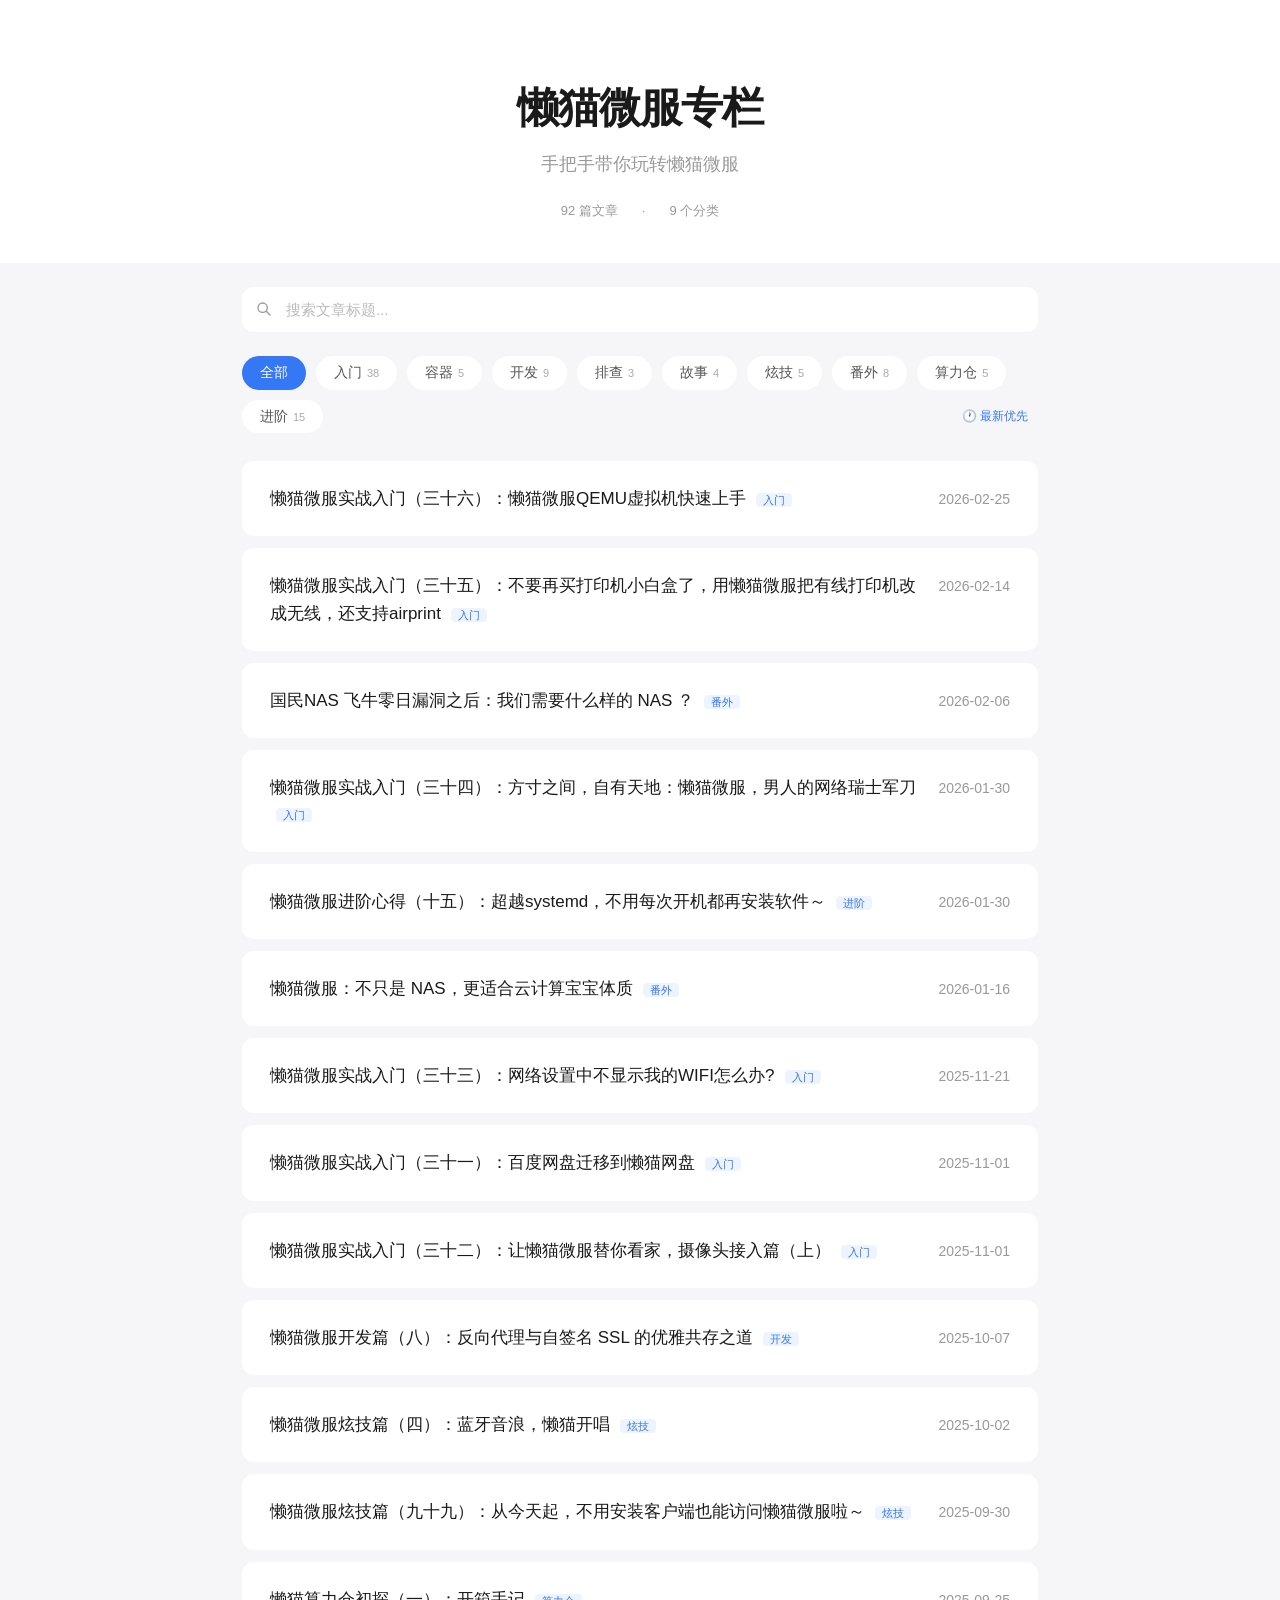
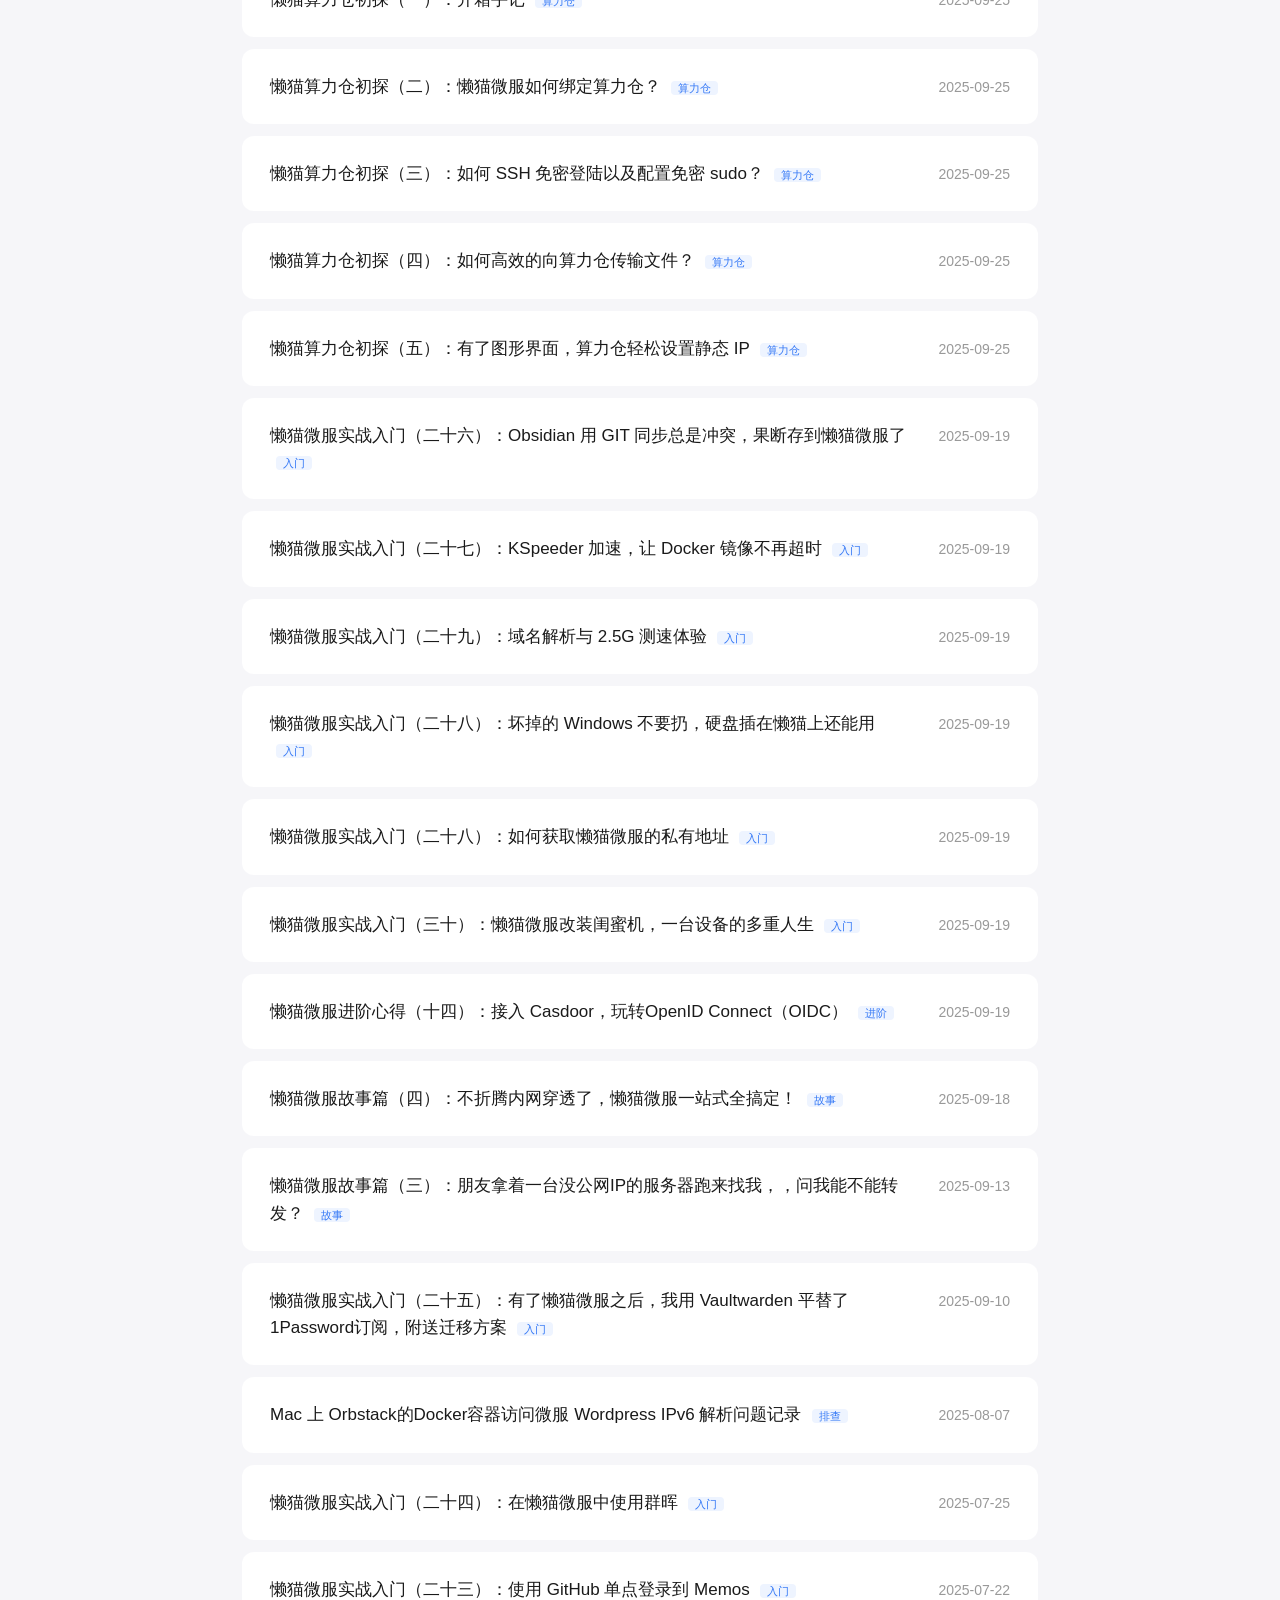
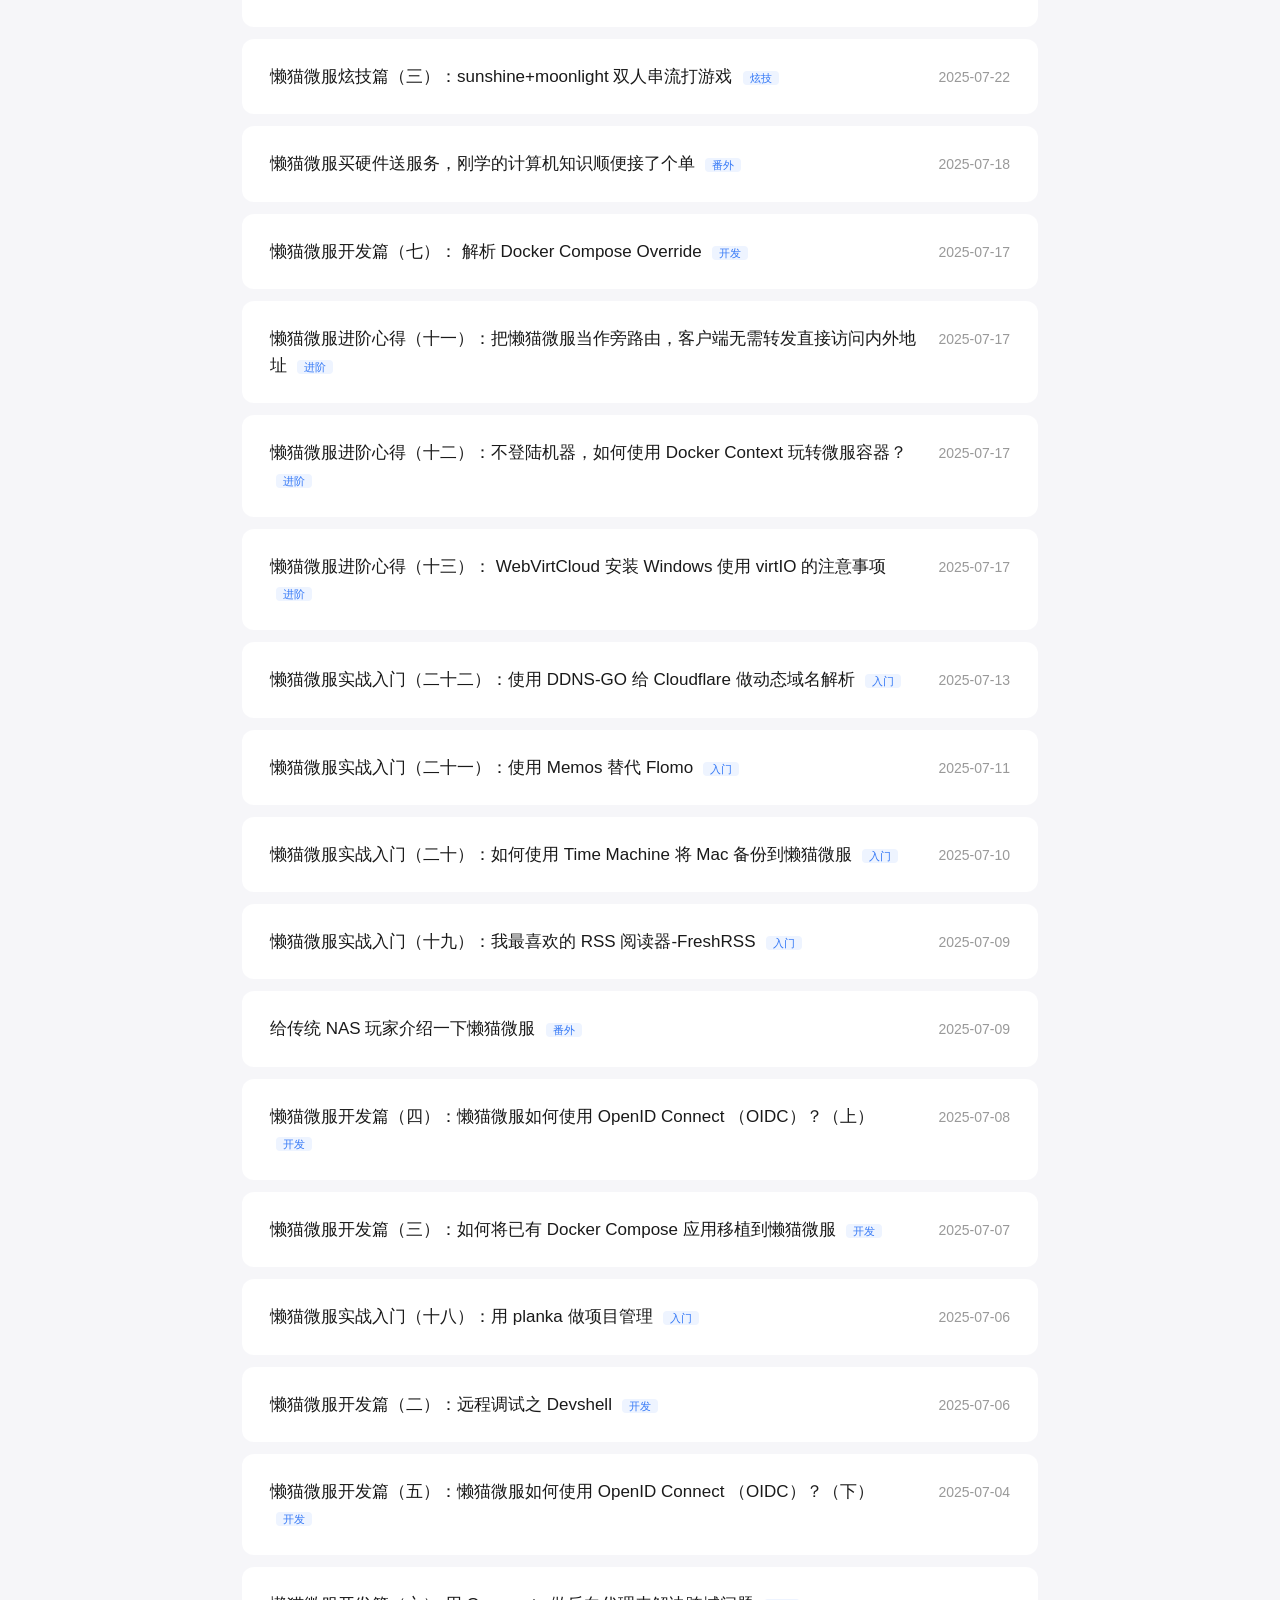
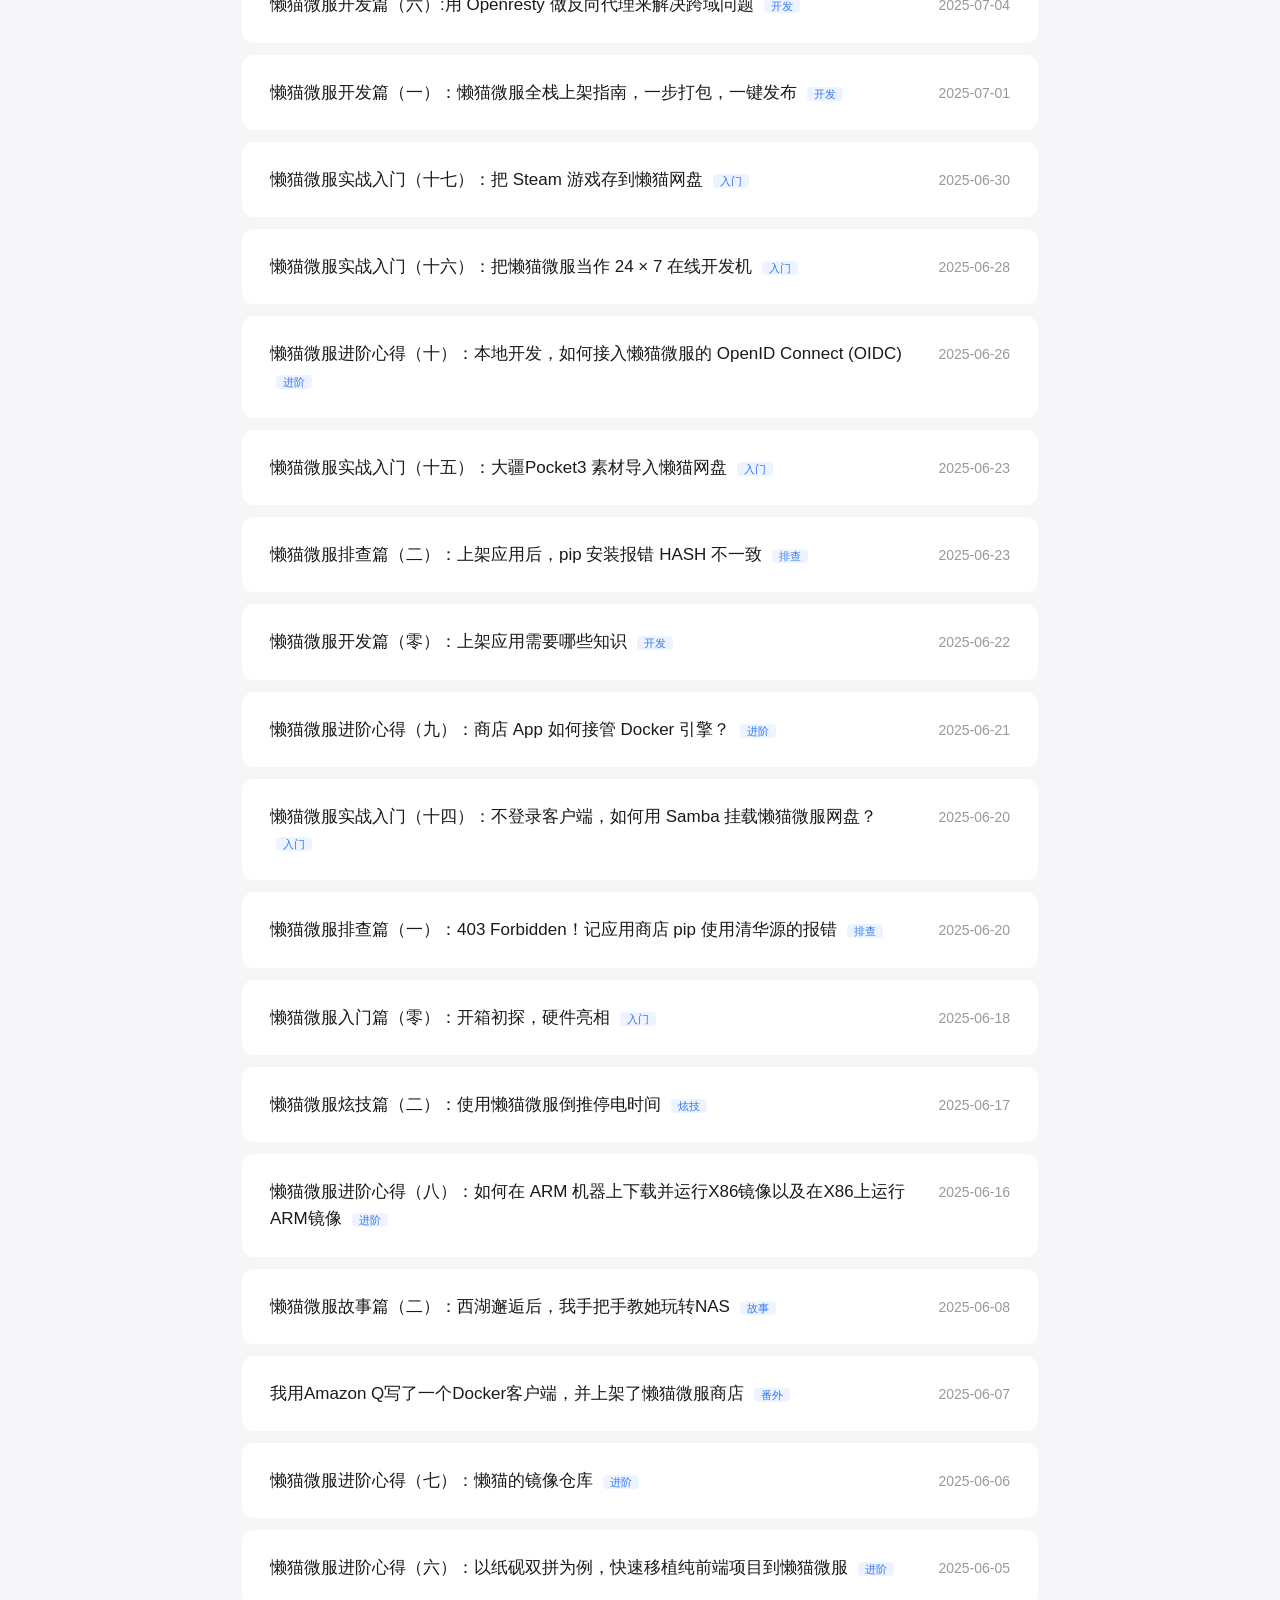
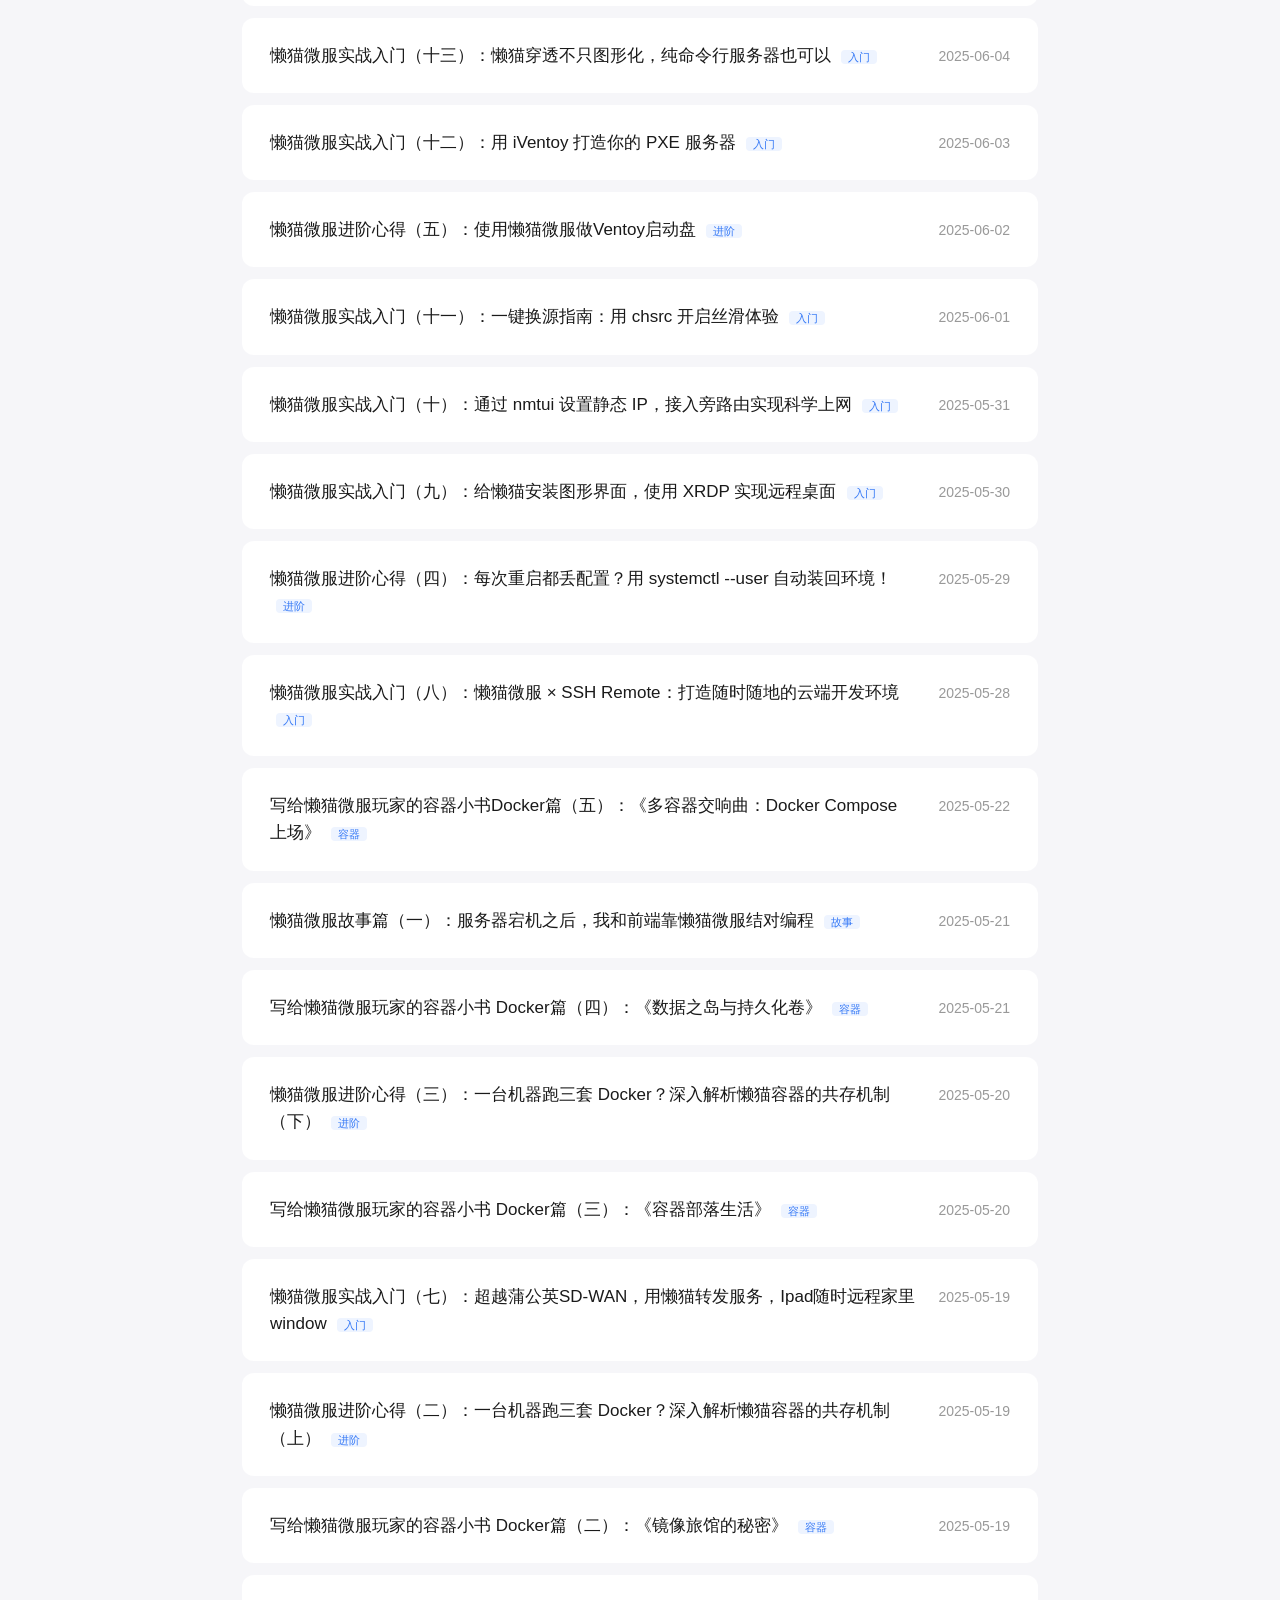
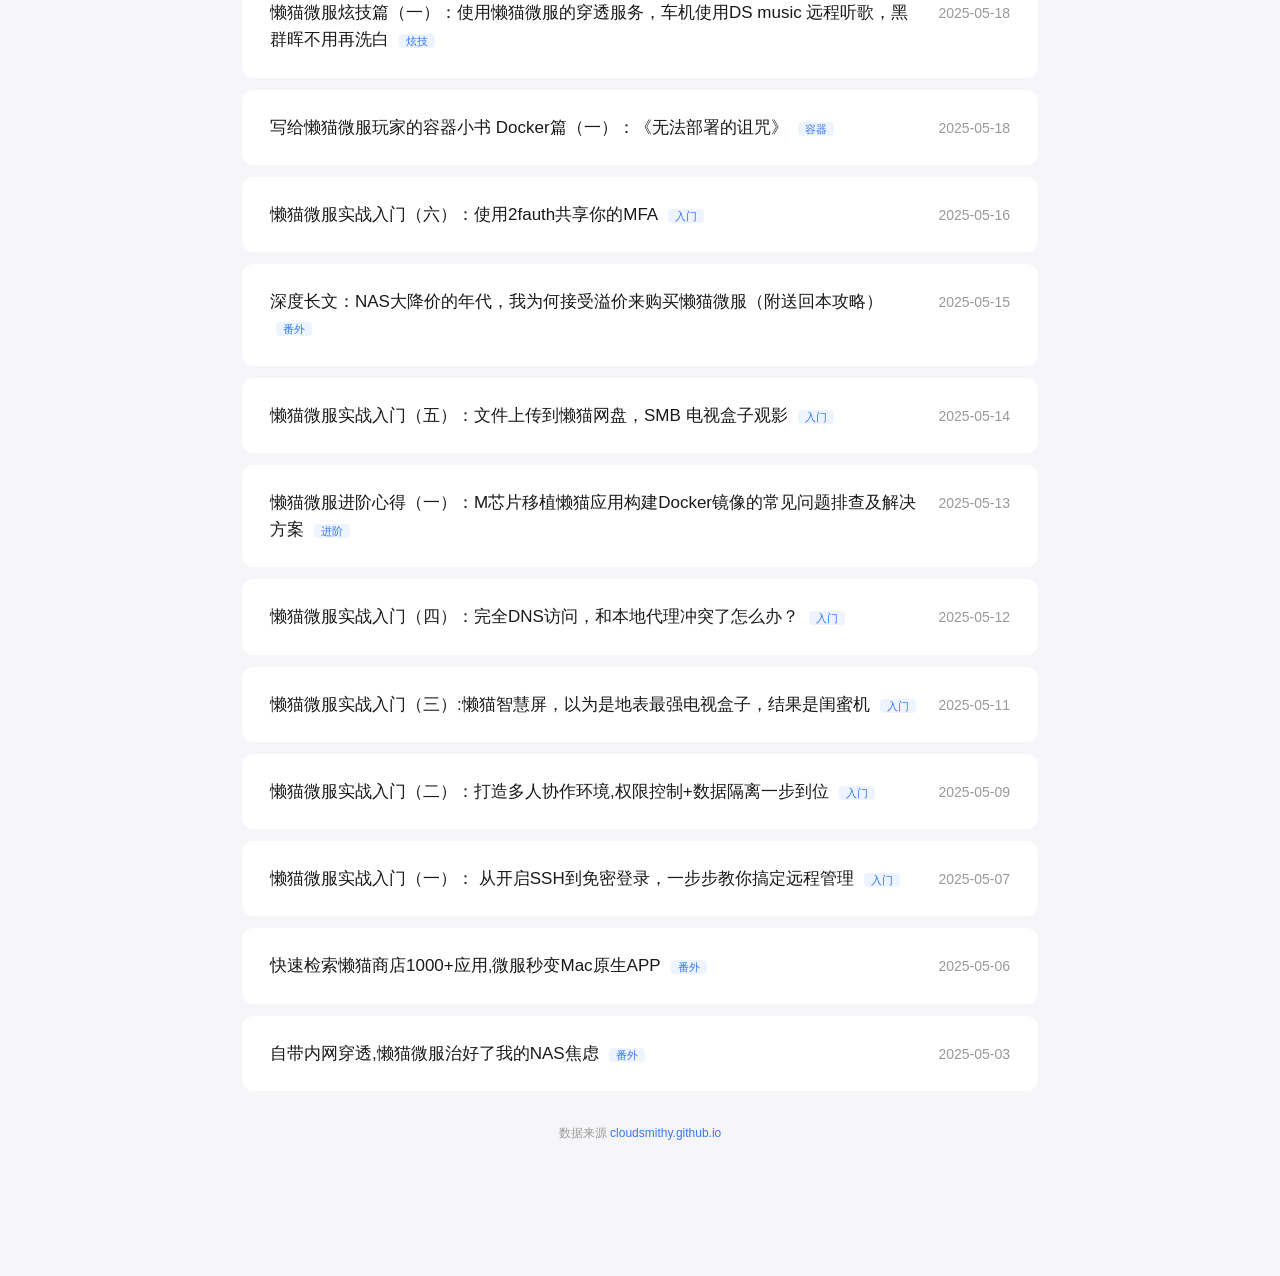
==== commit bc13a129: "add" ====
--- a/index.html
+++ b/index.html
@@ -3,691 +3,627 @@
 <head>
     <meta charset="utf-8">
     <meta name="viewport" content="width=device-width, initial-scale=1">
-    <title>懒猫微服文章</title>
+    <title>懒猫微服专栏</title>
     <link rel="stylesheet" href="style.css">
 </head>
 <body>
-    <div class="container">
-        <h1>专栏作家手把手带你玩转懒猫微服</h1>
-        <p class="subtitle">共 92 篇文章 · 每 12 小时自动更新</p>
+    <div class="hero">
+        <div class="hero-content">
+            <h1>懒猫微服专栏</h1>
+            <p class="subtitle">手把手带你玩转懒猫微服</p>
+            <div class="stats">
+                <span>92 篇文章</span>
+                <span>·</span>
+                <span>9 个分类</span>
+            </div>
+        </div>
+    </div>
+    <div class="main-container">
         <div class="search-box">
-            <input type="text" id="search" placeholder="搜索文章..." autocomplete="off">
+            <input type="text" id="search" placeholder="搜索文章标题..." autocomplete="off" aria-label="搜索文章">
         </div>
         <div class="tag-filter">
             <button class="tag-btn active" data-tag="all">全部</button>
-            <button class="tag-btn" data-tag="入门">入门</button>
-            <button class="tag-btn" data-tag="容器">容器</button>
-            <button class="tag-btn" data-tag="开发">开发</button>
-            <button class="tag-btn" data-tag="排查">排查</button>
-            <button class="tag-btn" data-tag="故事">故事</button>
-            <button class="tag-btn" data-tag="炫技">炫技</button>
-            <button class="tag-btn" data-tag="番外">番外</button>
-            <button class="tag-btn" data-tag="算力仓">算力仓</button>
-            <button class="tag-btn" data-tag="进阶">进阶</button>
+            <button class="tag-btn" data-tag="入门">入门 <span class="tag-count">38</span></button>
+            <button class="tag-btn" data-tag="容器">容器 <span class="tag-count">5</span></button>
+            <button class="tag-btn" data-tag="开发">开发 <span class="tag-count">9</span></button>
+            <button class="tag-btn" data-tag="排查">排查 <span class="tag-count">3</span></button>
+            <button class="tag-btn" data-tag="故事">故事 <span class="tag-count">4</span></button>
+            <button class="tag-btn" data-tag="炫技">炫技 <span class="tag-count">5</span></button>
+            <button class="tag-btn" data-tag="番外">番外 <span class="tag-count">8</span></button>
+            <button class="tag-btn" data-tag="算力仓">算力仓 <span class="tag-count">5</span></button>
+            <button class="tag-btn" data-tag="进阶">进阶 <span class="tag-count">15</span></button>
 
+            <button class="tag-btn sort-btn" id="sortBtn" data-order="desc">🕐 最新优先</button>
         </div>
         <ul class="article-list" id="article-list">
             <li class="article-item" data-title="懒猫微服实战入门（三十六）：懒猫微服qemu虚拟机快速上手" data-tag="入门">
                 <div class="article-info">
-                    <a href="articles/懒猫微服实战入门（三十六）：懒猫微服QEMU虚拟机快速上手.html">懒猫微服实战入门（三十六）：懒猫微服QEMU虚拟机快速上手</a>
-                    <span class="article-tag">入门</span>
+                    <a href="articles/懒猫微服实战入门（三十六）：懒猫微服QEMU虚拟机快速上手.html">懒猫微服实战入门（三十六）：懒猫微服QEMU虚拟机快速上手</a> <span class="article-tag">入门</span>
                 </div>
                 <span class="article-date">2026-02-25</span>
             </li>
             <li class="article-item" data-title="懒猫微服实战入门（三十五）：不要再买打印机小白盒了，用懒猫微服把有线打印机改成无线，还支持airprint" data-tag="入门">
                 <div class="article-info">
-                    <a href="articles/懒猫微服实战入门（三十五）：不要再买打印机小白盒了，用懒猫微服把有线打印机改成无线，还支持airprint.html">懒猫微服实战入门（三十五）：不要再买打印机小白盒了，用懒猫微服把有线打印机改成无线，还支持airprint</a>
-                    <span class="article-tag">入门</span>
+                    <a href="articles/懒猫微服实战入门（三十五）：不要再买打印机小白盒了，用懒猫微服把有线打印机改成无线，还支持airprint.html">懒猫微服实战入门（三十五）：不要再买打印机小白盒了，用懒猫微服把有线打印机改成无线，还支持airprint</a> <span class="article-tag">入门</span>
                 </div>
                 <span class="article-date">2026-02-14</span>
             </li>
             <li class="article-item" data-title="国民nas 飞牛零日漏洞之后：我们需要什么样的 nas ？" data-tag="番外">
                 <div class="article-info">
-                    <a href="articles/国民NAS 飞牛零日漏洞之后：我们需要什么样的 NAS ？.html">国民NAS 飞牛零日漏洞之后：我们需要什么样的 NAS ？</a>
-                    <span class="article-tag">番外</span>
+                    <a href="articles/国民NAS 飞牛零日漏洞之后：我们需要什么样的 NAS ？.html">国民NAS 飞牛零日漏洞之后：我们需要什么样的 NAS ？</a> <span class="article-tag">番外</span>
                 </div>
                 <span class="article-date">2026-02-06</span>
             </li>
             <li class="article-item" data-title="懒猫微服实战入门（三十四）：方寸之间，自有天地：懒猫微服，男人的网络瑞士军刀" data-tag="入门">
                 <div class="article-info">
-                    <a href="articles/懒猫微服实战入门（三十四）：方寸之间，自有天地：懒猫微服，男人的网络瑞士军刀.html">懒猫微服实战入门（三十四）：方寸之间，自有天地：懒猫微服，男人的网络瑞士军刀</a>
-                    <span class="article-tag">入门</span>
+                    <a href="articles/懒猫微服实战入门（三十四）：方寸之间，自有天地：懒猫微服，男人的网络瑞士军刀.html">懒猫微服实战入门（三十四）：方寸之间，自有天地：懒猫微服，男人的网络瑞士军刀</a> <span class="article-tag">入门</span>
                 </div>
                 <span class="article-date">2026-01-30</span>
             </li>
             <li class="article-item" data-title="懒猫微服进阶心得（十五）：超越systemd，不用每次开机都再安装软件～" data-tag="进阶">
                 <div class="article-info">
-                    <a href="articles/懒猫微服进阶心得（十五）：超越systemd，不用每次开机都再安装软件～.html">懒猫微服进阶心得（十五）：超越systemd，不用每次开机都再安装软件～</a>
-                    <span class="article-tag">进阶</span>
+                    <a href="articles/懒猫微服进阶心得（十五）：超越systemd，不用每次开机都再安装软件～.html">懒猫微服进阶心得（十五）：超越systemd，不用每次开机都再安装软件～</a> <span class="article-tag">进阶</span>
                 </div>
                 <span class="article-date">2026-01-30</span>
             </li>
             <li class="article-item" data-title="懒猫微服：不只是 nas，更适合云计算宝宝体质" data-tag="番外">
                 <div class="article-info">
-                    <a href="articles/懒猫微服：不只是 NAS，更适合云计算宝宝体质.html">懒猫微服：不只是 NAS，更适合云计算宝宝体质</a>
-                    <span class="article-tag">番外</span>
+                    <a href="articles/懒猫微服：不只是 NAS，更适合云计算宝宝体质.html">懒猫微服：不只是 NAS，更适合云计算宝宝体质</a> <span class="article-tag">番外</span>
                 </div>
                 <span class="article-date">2026-01-16</span>
             </li>
             <li class="article-item" data-title="懒猫微服实战入门（三十三）：网络设置中不显示我的wifi怎么办?" data-tag="入门">
                 <div class="article-info">
-                    <a href="articles/懒猫微服实战入门（三十三）：网络设置中不显示我的WIFI怎么办.html">懒猫微服实战入门（三十三）：网络设置中不显示我的WIFI怎么办?</a>
-                    <span class="article-tag">入门</span>
+                    <a href="articles/懒猫微服实战入门（三十三）：网络设置中不显示我的WIFI怎么办.html">懒猫微服实战入门（三十三）：网络设置中不显示我的WIFI怎么办?</a> <span class="article-tag">入门</span>
                 </div>
                 <span class="article-date">2025-11-21</span>
             </li>
             <li class="article-item" data-title="懒猫微服实战入门（三十一）：百度网盘迁移到懒猫网盘" data-tag="入门">
                 <div class="article-info">
-                    <a href="articles/懒猫微服实战入门（三十一）：百度网盘迁移到懒猫网盘.html">懒猫微服实战入门（三十一）：百度网盘迁移到懒猫网盘</a>
-                    <span class="article-tag">入门</span>
+                    <a href="articles/懒猫微服实战入门（三十一）：百度网盘迁移到懒猫网盘.html">懒猫微服实战入门（三十一）：百度网盘迁移到懒猫网盘</a> <span class="article-tag">入门</span>
                 </div>
                 <span class="article-date">2025-11-01</span>
             </li>
             <li class="article-item" data-title="懒猫微服实战入门（三十二）：让懒猫微服替你看家，摄像头接入篇（上）" data-tag="入门">
                 <div class="article-info">
-                    <a href="articles/懒猫微服实战入门（三十二）：让懒猫微服替你看家，摄像头接入篇（上）.html">懒猫微服实战入门（三十二）：让懒猫微服替你看家，摄像头接入篇（上）</a>
-                    <span class="article-tag">入门</span>
+                    <a href="articles/懒猫微服实战入门（三十二）：让懒猫微服替你看家，摄像头接入篇（上）.html">懒猫微服实战入门（三十二）：让懒猫微服替你看家，摄像头接入篇（上）</a> <span class="article-tag">入门</span>
                 </div>
                 <span class="article-date">2025-11-01</span>
             </li>
             <li class="article-item" data-title="懒猫微服开发篇（八）：反向代理与自签名 ssl 的优雅共存之道" data-tag="开发">
                 <div class="article-info">
-                    <a href="articles/懒猫微服开发篇（八）：反向代理与自签名 SSL 的优雅共存之道.html">懒猫微服开发篇（八）：反向代理与自签名 SSL 的优雅共存之道</a>
-                    <span class="article-tag">开发</span>
+                    <a href="articles/懒猫微服开发篇（八）：反向代理与自签名 SSL 的优雅共存之道.html">懒猫微服开发篇（八）：反向代理与自签名 SSL 的优雅共存之道</a> <span class="article-tag">开发</span>
                 </div>
                 <span class="article-date">2025-10-07</span>
             </li>
             <li class="article-item" data-title="懒猫微服炫技篇（四）：蓝牙音浪，懒猫开唱" data-tag="炫技">
                 <div class="article-info">
-                    <a href="articles/懒猫微服炫技篇（四）：蓝牙音浪，懒猫开唱.html">懒猫微服炫技篇（四）：蓝牙音浪，懒猫开唱</a>
-                    <span class="article-tag">炫技</span>
+                    <a href="articles/懒猫微服炫技篇（四）：蓝牙音浪，懒猫开唱.html">懒猫微服炫技篇（四）：蓝牙音浪，懒猫开唱</a> <span class="article-tag">炫技</span>
                 </div>
                 <span class="article-date">2025-10-02</span>
             </li>
             <li class="article-item" data-title="懒猫微服炫技篇（九十九）：从今天起，不用安装客户端也能访问懒猫微服啦～" data-tag="炫技">
                 <div class="article-info">
-                    <a href="articles/懒猫微服炫技篇（九十九）：从今天起，不用安装客户端也能访问懒猫微服啦～.html">懒猫微服炫技篇（九十九）：从今天起，不用安装客户端也能访问懒猫微服啦～</a>
-                    <span class="article-tag">炫技</span>
+                    <a href="articles/懒猫微服炫技篇（九十九）：从今天起，不用安装客户端也能访问懒猫微服啦～.html">懒猫微服炫技篇（九十九）：从今天起，不用安装客户端也能访问懒猫微服啦～</a> <span class="article-tag">炫技</span>
                 </div>
                 <span class="article-date">2025-09-30</span>
             </li>
             <li class="article-item" data-title="懒猫算力仓初探（一）：开箱手记" data-tag="算力仓">
                 <div class="article-info">
-                    <a href="articles/懒猫算力仓初探（一）：开箱手记.html">懒猫算力仓初探（一）：开箱手记</a>
-                    <span class="article-tag">算力仓</span>
+                    <a href="articles/懒猫算力仓初探（一）：开箱手记.html">懒猫算力仓初探（一）：开箱手记</a> <span class="article-tag">算力仓</span>
                 </div>
                 <span class="article-date">2025-09-25</span>
             </li>
             <li class="article-item" data-title="懒猫算力仓初探（二）：懒猫微服如何绑定算力仓？" data-tag="算力仓">
                 <div class="article-info">
-                    <a href="articles/懒猫算力仓初探（二）：懒猫微服如何绑定算力仓？.html">懒猫算力仓初探（二）：懒猫微服如何绑定算力仓？</a>
-                    <span class="article-tag">算力仓</span>
+                    <a href="articles/懒猫算力仓初探（二）：懒猫微服如何绑定算力仓？.html">懒猫算力仓初探（二）：懒猫微服如何绑定算力仓？</a> <span class="article-tag">算力仓</span>
                 </div>
                 <span class="article-date">2025-09-25</span>
             </li>
             <li class="article-item" data-title="懒猫算力仓初探（三）：如何 ssh 免密登陆以及配置免密 sudo？" data-tag="算力仓">
                 <div class="article-info">
-                    <a href="articles/懒猫算力仓初探（三）：如何 SSH 免密登陆以及配置免密 sudo？.html">懒猫算力仓初探（三）：如何 SSH 免密登陆以及配置免密 sudo？</a>
-                    <span class="article-tag">算力仓</span>
+                    <a href="articles/懒猫算力仓初探（三）：如何 SSH 免密登陆以及配置免密 sudo？.html">懒猫算力仓初探（三）：如何 SSH 免密登陆以及配置免密 sudo？</a> <span class="article-tag">算力仓</span>
                 </div>
                 <span class="article-date">2025-09-25</span>
             </li>
             <li class="article-item" data-title="懒猫算力仓初探（四）：如何高效的向算力仓传输文件？" data-tag="算力仓">
                 <div class="article-info">
-                    <a href="articles/懒猫算力仓初探（四）：如何高效的向算力仓传输文件？.html">懒猫算力仓初探（四）：如何高效的向算力仓传输文件？</a>
-                    <span class="article-tag">算力仓</span>
+                    <a href="articles/懒猫算力仓初探（四）：如何高效的向算力仓传输文件？.html">懒猫算力仓初探（四）：如何高效的向算力仓传输文件？</a> <span class="article-tag">算力仓</span>
                 </div>
                 <span class="article-date">2025-09-25</span>
             </li>
             <li class="article-item" data-title="懒猫算力仓初探（五）：有了图形界面，算力仓轻松设置静态 ip" data-tag="算力仓">
                 <div class="article-info">
-                    <a href="articles/懒猫算力仓初探（五）：有了图形界面，算力仓轻松设置静态 IP.html">懒猫算力仓初探（五）：有了图形界面，算力仓轻松设置静态 IP</a>
-                    <span class="article-tag">算力仓</span>
+                    <a href="articles/懒猫算力仓初探（五）：有了图形界面，算力仓轻松设置静态 IP.html">懒猫算力仓初探（五）：有了图形界面，算力仓轻松设置静态 IP</a> <span class="article-tag">算力仓</span>
                 </div>
                 <span class="article-date">2025-09-25</span>
             </li>
             <li class="article-item" data-title="懒猫微服实战入门（二十六）：obsidian 用 git 同步总是冲突，果断存到懒猫微服了" data-tag="入门">
                 <div class="article-info">
-                    <a href="articles/懒猫微服实战入门（二十六）：Obsidian 用 GIT 同步总是冲突，果断存到懒猫微服了.html">懒猫微服实战入门（二十六）：Obsidian 用 GIT 同步总是冲突，果断存到懒猫微服了</a>
-                    <span class="article-tag">入门</span>
+                    <a href="articles/懒猫微服实战入门（二十六）：Obsidian 用 GIT 同步总是冲突，果断存到懒猫微服了.html">懒猫微服实战入门（二十六）：Obsidian 用 GIT 同步总是冲突，果断存到懒猫微服了</a> <span class="article-tag">入门</span>
                 </div>
                 <span class="article-date">2025-09-19</span>
             </li>
             <li class="article-item" data-title="懒猫微服实战入门（二十七）：kspeeder 加速，让 docker 镜像不再超时" data-tag="入门">
                 <div class="article-info">
-                    <a href="articles/懒猫微服实战入门（二十七）：KSpeeder 加速，让 Docker 镜像不再超时.html">懒猫微服实战入门（二十七）：KSpeeder 加速，让 Docker 镜像不再超时</a>
-                    <span class="article-tag">入门</span>
+                    <a href="articles/懒猫微服实战入门（二十七）：KSpeeder 加速，让 Docker 镜像不再超时.html">懒猫微服实战入门（二十七）：KSpeeder 加速，让 Docker 镜像不再超时</a> <span class="article-tag">入门</span>
                 </div>
                 <span class="article-date">2025-09-19</span>
             </li>
             <li class="article-item" data-title="懒猫微服实战入门（二十九）：域名解析与 2.5g 测速体验" data-tag="入门">
                 <div class="article-info">
-                    <a href="articles/懒猫微服实战入门（二十九）：域名解析与 2.5G 测速体验.html">懒猫微服实战入门（二十九）：域名解析与 2.5G 测速体验</a>
-                    <span class="article-tag">入门</span>
+                    <a href="articles/懒猫微服实战入门（二十九）：域名解析与 2.5G 测速体验.html">懒猫微服实战入门（二十九）：域名解析与 2.5G 测速体验</a> <span class="article-tag">入门</span>
                 </div>
                 <span class="article-date">2025-09-19</span>
             </li>
             <li class="article-item" data-title="懒猫微服实战入门（二十八）：坏掉的 windows 不要扔，硬盘插在懒猫上还能用" data-tag="入门">
                 <div class="article-info">
-                    <a href="articles/懒猫微服实战入门（二十八）：坏掉的 Windows 不要扔，硬盘插在懒猫上还能用.html">懒猫微服实战入门（二十八）：坏掉的 Windows 不要扔，硬盘插在懒猫上还能用</a>
-                    <span class="article-tag">入门</span>
+                    <a href="articles/懒猫微服实战入门（二十八）：坏掉的 Windows 不要扔，硬盘插在懒猫上还能用.html">懒猫微服实战入门（二十八）：坏掉的 Windows 不要扔，硬盘插在懒猫上还能用</a> <span class="article-tag">入门</span>
                 </div>
                 <span class="article-date">2025-09-19</span>
             </li>
             <li class="article-item" data-title="懒猫微服实战入门（二十八）：如何获取懒猫微服的私有地址" data-tag="入门">
                 <div class="article-info">
-                    <a href="articles/懒猫微服实战入门（二十八）：如何获取懒猫微服的私有地址.html">懒猫微服实战入门（二十八）：如何获取懒猫微服的私有地址</a>
-                    <span class="article-tag">入门</span>
+                    <a href="articles/懒猫微服实战入门（二十八）：如何获取懒猫微服的私有地址.html">懒猫微服实战入门（二十八）：如何获取懒猫微服的私有地址</a> <span class="article-tag">入门</span>
                 </div>
                 <span class="article-date">2025-09-19</span>
             </li>
             <li class="article-item" data-title="懒猫微服实战入门（三十）：懒猫微服改装闺蜜机，一台设备的多重人生" data-tag="入门">
                 <div class="article-info">
-                    <a href="articles/懒猫微服实战入门（三十）：懒猫微服改装闺蜜机，一台设备的多重人生.html">懒猫微服实战入门（三十）：懒猫微服改装闺蜜机，一台设备的多重人生</a>
-                    <span class="article-tag">入门</span>
+                    <a href="articles/懒猫微服实战入门（三十）：懒猫微服改装闺蜜机，一台设备的多重人生.html">懒猫微服实战入门（三十）：懒猫微服改装闺蜜机，一台设备的多重人生</a> <span class="article-tag">入门</span>
                 </div>
                 <span class="article-date">2025-09-19</span>
             </li>
             <li class="article-item" data-title="懒猫微服进阶心得（十四）：接入 casdoor，玩转openid connect（oidc）" data-tag="进阶">
                 <div class="article-info">
-                    <a href="articles/懒猫微服进阶心得（十四）：接入 Casdoor，玩转OpenID Connect（OIDC）.html">懒猫微服进阶心得（十四）：接入 Casdoor，玩转OpenID Connect（OIDC）</a>
-                    <span class="article-tag">进阶</span>
+                    <a href="articles/懒猫微服进阶心得（十四）：接入 Casdoor，玩转OpenID Connect（OIDC）.html">懒猫微服进阶心得（十四）：接入 Casdoor，玩转OpenID Connect（OIDC）</a> <span class="article-tag">进阶</span>
                 </div>
                 <span class="article-date">2025-09-19</span>
             </li>
             <li class="article-item" data-title="懒猫微服故事篇（四）：不折腾内网穿透了，懒猫微服一站式全搞定！" data-tag="故事">
                 <div class="article-info">
-                    <a href="articles/懒猫微服故事篇（四）：不折腾内网穿透了，懒猫微服一站式全搞定！.html">懒猫微服故事篇（四）：不折腾内网穿透了，懒猫微服一站式全搞定！</a>
-                    <span class="article-tag">故事</span>
+                    <a href="articles/懒猫微服故事篇（四）：不折腾内网穿透了，懒猫微服一站式全搞定！.html">懒猫微服故事篇（四）：不折腾内网穿透了，懒猫微服一站式全搞定！</a> <span class="article-tag">故事</span>
                 </div>
                 <span class="article-date">2025-09-18</span>
             </li>
             <li class="article-item" data-title="懒猫微服故事篇（三）：朋友拿着一台没公网ip的服务器跑来找我，，问我能不能转发？" data-tag="故事">
                 <div class="article-info">
-                    <a href="articles/懒猫微服故事篇（三）：朋友拿着一台没公网IP的服务器跑来找我，，问我能不能转发？.html">懒猫微服故事篇（三）：朋友拿着一台没公网IP的服务器跑来找我，，问我能不能转发？</a>
-                    <span class="article-tag">故事</span>
+                    <a href="articles/懒猫微服故事篇（三）：朋友拿着一台没公网IP的服务器跑来找我，，问我能不能转发？.html">懒猫微服故事篇（三）：朋友拿着一台没公网IP的服务器跑来找我，，问我能不能转发？</a> <span class="article-tag">故事</span>
                 </div>
                 <span class="article-date">2025-09-13</span>
             </li>
             <li class="article-item" data-title="懒猫微服实战入门（二十五）：有了懒猫微服之后，我用 vaultwarden 平替了 1password订阅，附送迁移方案" data-tag="入门">
                 <div class="article-info">
-                    <a href="articles/懒猫微服实战入门（二十五）：有了懒猫微服之后，我用 Vaultwarden 平替了 1Password订阅，附送迁移方案.html">懒猫微服实战入门（二十五）：有了懒猫微服之后，我用 Vaultwarden 平替了 1Password订阅，附送迁移方案</a>
-                    <span class="article-tag">入门</span>
+                    <a href="articles/懒猫微服实战入门（二十五）：有了懒猫微服之后，我用 Vaultwarden 平替了 1Password订阅，附送迁移方案.html">懒猫微服实战入门（二十五）：有了懒猫微服之后，我用 Vaultwarden 平替了 1Password订阅，附送迁移方案</a> <span class="article-tag">入门</span>
                 </div>
                 <span class="article-date">2025-09-10</span>
             </li>
             <li class="article-item" data-title="mac 上 orbstack的docker容器访问微服 wordpress ipv6 解析问题记录" data-tag="排查">
                 <div class="article-info">
-                    <a href="articles/Mac 上 Orbstack的Docker容器访问微服 Wordpress IPv6 解析问题记录.html">Mac 上 Orbstack的Docker容器访问微服 Wordpress IPv6 解析问题记录</a>
-                    <span class="article-tag">排查</span>
+                    <a href="articles/Mac 上 Orbstack的Docker容器访问微服 Wordpress IPv6 解析问题记录.html">Mac 上 Orbstack的Docker容器访问微服 Wordpress IPv6 解析问题记录</a> <span class="article-tag">排查</span>
                 </div>
                 <span class="article-date">2025-08-07</span>
             </li>
             <li class="article-item" data-title="懒猫微服实战入门（二十四）：在懒猫微服中使用群晖" data-tag="入门">
                 <div class="article-info">
-                    <a href="articles/懒猫微服实战入门（二十四）：在懒猫微服中使用群晖.html">懒猫微服实战入门（二十四）：在懒猫微服中使用群晖</a>
-                    <span class="article-tag">入门</span>
+                    <a href="articles/懒猫微服实战入门（二十四）：在懒猫微服中使用群晖.html">懒猫微服实战入门（二十四）：在懒猫微服中使用群晖</a> <span class="article-tag">入门</span>
                 </div>
                 <span class="article-date">2025-07-25</span>
             </li>
             <li class="article-item" data-title="懒猫微服实战入门（二十三）：使用 github 单点登录到 memos" data-tag="入门">
                 <div class="article-info">
-                    <a href="articles/懒猫微服实战入门（二十三）：使用 GitHub 单点登录到 Memos.html">懒猫微服实战入门（二十三）：使用 GitHub 单点登录到 Memos</a>
-                    <span class="article-tag">入门</span>
+                    <a href="articles/懒猫微服实战入门（二十三）：使用 GitHub 单点登录到 Memos.html">懒猫微服实战入门（二十三）：使用 GitHub 单点登录到 Memos</a> <span class="article-tag">入门</span>
                 </div>
                 <span class="article-date">2025-07-22</span>
             </li>
             <li class="article-item" data-title="懒猫微服炫技篇（三）：sunshine+moonlight 双人串流打游戏" data-tag="炫技">
                 <div class="article-info">
-                    <a href="articles/懒猫微服炫技篇（三）：sunshine+moonlight 双人串流打游戏.html">懒猫微服炫技篇（三）：sunshine+moonlight 双人串流打游戏</a>
-                    <span class="article-tag">炫技</span>
+                    <a href="articles/懒猫微服炫技篇（三）：sunshine+moonlight 双人串流打游戏.html">懒猫微服炫技篇（三）：sunshine+moonlight 双人串流打游戏</a> <span class="article-tag">炫技</span>
                 </div>
                 <span class="article-date">2025-07-22</span>
             </li>
             <li class="article-item" data-title="懒猫微服买硬件送服务，刚学的计算机知识顺便接了个单" data-tag="番外">
                 <div class="article-info">
-                    <a href="articles/懒猫微服买硬件送服务，刚学的计算机知识顺便接了个单.html">懒猫微服买硬件送服务，刚学的计算机知识顺便接了个单</a>
-                    <span class="article-tag">番外</span>
+                    <a href="articles/懒猫微服买硬件送服务，刚学的计算机知识顺便接了个单.html">懒猫微服买硬件送服务，刚学的计算机知识顺便接了个单</a> <span class="article-tag">番外</span>
                 </div>
                 <span class="article-date">2025-07-18</span>
             </li>
             <li class="article-item" data-title="懒猫微服开发篇（七）： 解析 docker compose override" data-tag="开发">
                 <div class="article-info">
-                    <a href="articles/懒猫微服开发篇（七）： 解析 Docker Compose Override.html">懒猫微服开发篇（七）： 解析 Docker Compose Override</a>
-                    <span class="article-tag">开发</span>
+                    <a href="articles/懒猫微服开发篇（七）： 解析 Docker Compose Override.html">懒猫微服开发篇（七）： 解析 Docker Compose Override</a> <span class="article-tag">开发</span>
                 </div>
                 <span class="article-date">2025-07-17</span>
             </li>
             <li class="article-item" data-title="懒猫微服进阶心得（十一）：把懒猫微服当作旁路由，客户端无需转发直接访问内外地址" data-tag="进阶">
                 <div class="article-info">
-                    <a href="articles/懒猫微服进阶心得（十一）：把懒猫微服当作旁路由，客户端无需转发直接访问内外地址.html">懒猫微服进阶心得（十一）：把懒猫微服当作旁路由，客户端无需转发直接访问内外地址</a>
-                    <span class="article-tag">进阶</span>
+                    <a href="articles/懒猫微服进阶心得（十一）：把懒猫微服当作旁路由，客户端无需转发直接访问内外地址.html">懒猫微服进阶心得（十一）：把懒猫微服当作旁路由，客户端无需转发直接访问内外地址</a> <span class="article-tag">进阶</span>
                 </div>
                 <span class="article-date">2025-07-17</span>
             </li>
             <li class="article-item" data-title="懒猫微服进阶心得（十二）：不登陆机器，如何使用 docker context 玩转微服容器？" data-tag="进阶">
                 <div class="article-info">
-                    <a href="articles/懒猫微服进阶心得（十二）：不登陆机器，如何使用 Docker Context 玩转微服容器？.html">懒猫微服进阶心得（十二）：不登陆机器，如何使用 Docker Context 玩转微服容器？</a>
-                    <span class="article-tag">进阶</span>
+                    <a href="articles/懒猫微服进阶心得（十二）：不登陆机器，如何使用 Docker Context 玩转微服容器？.html">懒猫微服进阶心得（十二）：不登陆机器，如何使用 Docker Context 玩转微服容器？</a> <span class="article-tag">进阶</span>
                 </div>
                 <span class="article-date">2025-07-17</span>
             </li>
             <li class="article-item" data-title="懒猫微服进阶心得（十三）： webvirtcloud 安装 windows 使用 virtio 的注意事项" data-tag="进阶">
                 <div class="article-info">
-                    <a href="articles/懒猫微服进阶心得（十三）： WebVirtCloud 安装 Windows 使用 virtIO 的注意事项.html">懒猫微服进阶心得（十三）： WebVirtCloud 安装 Windows 使用 virtIO 的注意事项</a>
-                    <span class="article-tag">进阶</span>
+                    <a href="articles/懒猫微服进阶心得（十三）： WebVirtCloud 安装 Windows 使用 virtIO 的注意事项.html">懒猫微服进阶心得（十三）： WebVirtCloud 安装 Windows 使用 virtIO 的注意事项</a> <span class="article-tag">进阶</span>
                 </div>
                 <span class="article-date">2025-07-17</span>
             </li>
             <li class="article-item" data-title="懒猫微服实战入门（二十二）：使用 ddns-go 给 cloudflare 做动态域名解析" data-tag="入门">
                 <div class="article-info">
-                    <a href="articles/懒猫微服实战入门（二十二）：使用 DDNS-GO 给 Cloudflare 做动态域名解析.html">懒猫微服实战入门（二十二）：使用 DDNS-GO 给 Cloudflare 做动态域名解析</a>
-                    <span class="article-tag">入门</span>
+                    <a href="articles/懒猫微服实战入门（二十二）：使用 DDNS-GO 给 Cloudflare 做动态域名解析.html">懒猫微服实战入门（二十二）：使用 DDNS-GO 给 Cloudflare 做动态域名解析</a> <span class="article-tag">入门</span>
                 </div>
                 <span class="article-date">2025-07-13</span>
             </li>
             <li class="article-item" data-title="懒猫微服实战入门（二十一）：使用 memos 替代 flomo" data-tag="入门">
                 <div class="article-info">
-                    <a href="articles/懒猫微服实战入门（二十一）：使用 Memos 替代 Flomo.html">懒猫微服实战入门（二十一）：使用 Memos 替代 Flomo</a>
-                    <span class="article-tag">入门</span>
+                    <a href="articles/懒猫微服实战入门（二十一）：使用 Memos 替代 Flomo.html">懒猫微服实战入门（二十一）：使用 Memos 替代 Flomo</a> <span class="article-tag">入门</span>
                 </div>
                 <span class="article-date">2025-07-11</span>
             </li>
             <li class="article-item" data-title="懒猫微服实战入门（二十）：如何使用 time machine 将 mac 备份到懒猫微服" data-tag="入门">
                 <div class="article-info">
-                    <a href="articles/懒猫微服实战入门（二十）：如何使用 Time Machine 将 Mac 备份到懒猫微服.html">懒猫微服实战入门（二十）：如何使用 Time Machine 将 Mac 备份到懒猫微服</a>
-                    <span class="article-tag">入门</span>
+                    <a href="articles/懒猫微服实战入门（二十）：如何使用 Time Machine 将 Mac 备份到懒猫微服.html">懒猫微服实战入门（二十）：如何使用 Time Machine 将 Mac 备份到懒猫微服</a> <span class="article-tag">入门</span>
                 </div>
                 <span class="article-date">2025-07-10</span>
             </li>
             <li class="article-item" data-title="懒猫微服实战入门（十九）：我最喜欢的 rss 阅读器-freshrss" data-tag="入门">
                 <div class="article-info">
-                    <a href="articles/懒猫微服实战入门（十九）：我最喜欢的 RSS 阅读器-FreshRSS.html">懒猫微服实战入门（十九）：我最喜欢的 RSS 阅读器-FreshRSS</a>
-                    <span class="article-tag">入门</span>
+                    <a href="articles/懒猫微服实战入门（十九）：我最喜欢的 RSS 阅读器-FreshRSS.html">懒猫微服实战入门（十九）：我最喜欢的 RSS 阅读器-FreshRSS</a> <span class="article-tag">入门</span>
                 </div>
                 <span class="article-date">2025-07-09</span>
             </li>
             <li class="article-item" data-title="给传统 nas 玩家介绍一下懒猫微服" data-tag="番外">
                 <div class="article-info">
-                    <a href="articles/给传统 NAS 玩家介绍一下懒猫微服.html">给传统 NAS 玩家介绍一下懒猫微服</a>
-                    <span class="article-tag">番外</span>
+                    <a href="articles/给传统 NAS 玩家介绍一下懒猫微服.html">给传统 NAS 玩家介绍一下懒猫微服</a> <span class="article-tag">番外</span>
                 </div>
                 <span class="article-date">2025-07-09</span>
             </li>
             <li class="article-item" data-title="懒猫微服开发篇（四）：懒猫微服如何使用 openid connect （oidc）？（上）" data-tag="开发">
                 <div class="article-info">
-                    <a href="articles/懒猫微服开发篇（四）：懒猫微服如何使用 OpenID Connect （OIDC）？（上）.html">懒猫微服开发篇（四）：懒猫微服如何使用 OpenID Connect （OIDC）？（上）</a>
-                    <span class="article-tag">开发</span>
+                    <a href="articles/懒猫微服开发篇（四）：懒猫微服如何使用 OpenID Connect （OIDC）？（上）.html">懒猫微服开发篇（四）：懒猫微服如何使用 OpenID Connect （OIDC）？（上）</a> <span class="article-tag">开发</span>
                 </div>
                 <span class="article-date">2025-07-08</span>
             </li>
             <li class="article-item" data-title="懒猫微服开发篇（三）：如何将已有 docker compose 应用移植到懒猫微服" data-tag="开发">
                 <div class="article-info">
-                    <a href="articles/懒猫微服开发篇（三）：如何将已有 Docker Compose 应用移植到懒猫微服.html">懒猫微服开发篇（三）：如何将已有 Docker Compose 应用移植到懒猫微服</a>
-                    <span class="article-tag">开发</span>
+                    <a href="articles/懒猫微服开发篇（三）：如何将已有 Docker Compose 应用移植到懒猫微服.html">懒猫微服开发篇（三）：如何将已有 Docker Compose 应用移植到懒猫微服</a> <span class="article-tag">开发</span>
                 </div>
                 <span class="article-date">2025-07-07</span>
             </li>
             <li class="article-item" data-title="懒猫微服实战入门（十八）：用 planka 做项目管理" data-tag="入门">
                 <div class="article-info">
-                    <a href="articles/懒猫微服实战入门（十八）：用 planka 做项目管理.html">懒猫微服实战入门（十八）：用 planka 做项目管理</a>
-                    <span class="article-tag">入门</span>
+                    <a href="articles/懒猫微服实战入门（十八）：用 planka 做项目管理.html">懒猫微服实战入门（十八）：用 planka 做项目管理</a> <span class="article-tag">入门</span>
                 </div>
                 <span class="article-date">2025-07-06</span>
             </li>
             <li class="article-item" data-title="懒猫微服开发篇（二）：远程调试之 devshell" data-tag="开发">
                 <div class="article-info">
-                    <a href="articles/懒猫微服开发篇（二）：远程调试之 Devshell.html">懒猫微服开发篇（二）：远程调试之 Devshell</a>
-                    <span class="article-tag">开发</span>
+                    <a href="articles/懒猫微服开发篇（二）：远程调试之 Devshell.html">懒猫微服开发篇（二）：远程调试之 Devshell</a> <span class="article-tag">开发</span>
                 </div>
                 <span class="article-date">2025-07-06</span>
             </li>
             <li class="article-item" data-title="懒猫微服开发篇（五）：懒猫微服如何使用 openid connect （oidc）？（下）" data-tag="开发">
                 <div class="article-info">
-                    <a href="articles/懒猫微服开发篇（五）：懒猫微服如何使用 OpenID Connect （OIDC）？（下）.html">懒猫微服开发篇（五）：懒猫微服如何使用 OpenID Connect （OIDC）？（下）</a>
-                    <span class="article-tag">开发</span>
+                    <a href="articles/懒猫微服开发篇（五）：懒猫微服如何使用 OpenID Connect （OIDC）？（下）.html">懒猫微服开发篇（五）：懒猫微服如何使用 OpenID Connect （OIDC）？（下）</a> <span class="article-tag">开发</span>
                 </div>
                 <span class="article-date">2025-07-04</span>
             </li>
             <li class="article-item" data-title="懒猫微服开发篇（六）:用 openresty 做反向代理来解决跨域问题" data-tag="开发">
                 <div class="article-info">
-                    <a href="articles/懒猫微服开发篇（六）用 Openresty 做反向代理来解决跨域问题.html">懒猫微服开发篇（六）:用 Openresty 做反向代理来解决跨域问题</a>
-                    <span class="article-tag">开发</span>
+                    <a href="articles/懒猫微服开发篇（六）用 Openresty 做反向代理来解决跨域问题.html">懒猫微服开发篇（六）:用 Openresty 做反向代理来解决跨域问题</a> <span class="article-tag">开发</span>
                 </div>
                 <span class="article-date">2025-07-04</span>
             </li>
             <li class="article-item" data-title="懒猫微服开发篇（一）：懒猫微服全栈上架指南，一步打包，一键发布" data-tag="开发">
                 <div class="article-info">
-                    <a href="articles/懒猫微服开发篇（一）：懒猫微服全栈上架指南，一步打包，一键发布.html">懒猫微服开发篇（一）：懒猫微服全栈上架指南，一步打包，一键发布</a>
-                    <span class="article-tag">开发</span>
+                    <a href="articles/懒猫微服开发篇（一）：懒猫微服全栈上架指南，一步打包，一键发布.html">懒猫微服开发篇（一）：懒猫微服全栈上架指南，一步打包，一键发布</a> <span class="article-tag">开发</span>
                 </div>
                 <span class="article-date">2025-07-01</span>
             </li>
             <li class="article-item" data-title="懒猫微服实战入门（十七）：把 steam 游戏存到懒猫网盘" data-tag="入门">
                 <div class="article-info">
-                    <a href="articles/懒猫微服实战入门（十七）：把 Steam 游戏存到懒猫网盘.html">懒猫微服实战入门（十七）：把 Steam 游戏存到懒猫网盘</a>
-                    <span class="article-tag">入门</span>
+                    <a href="articles/懒猫微服实战入门（十七）：把 Steam 游戏存到懒猫网盘.html">懒猫微服实战入门（十七）：把 Steam 游戏存到懒猫网盘</a> <span class="article-tag">入门</span>
                 </div>
                 <span class="article-date">2025-06-30</span>
             </li>
             <li class="article-item" data-title="懒猫微服实战入门（十六）：把懒猫微服当作 24 × 7 在线开发机" data-tag="入门">
                 <div class="article-info">
-                    <a href="articles/懒猫微服实战入门（十六）：把懒猫微服当作 24 × 7 在线开发机.html">懒猫微服实战入门（十六）：把懒猫微服当作 24 × 7 在线开发机</a>
-                    <span class="article-tag">入门</span>
+                    <a href="articles/懒猫微服实战入门（十六）：把懒猫微服当作 24 × 7 在线开发机.html">懒猫微服实战入门（十六）：把懒猫微服当作 24 × 7 在线开发机</a> <span class="article-tag">入门</span>
                 </div>
                 <span class="article-date">2025-06-28</span>
             </li>
             <li class="article-item" data-title="懒猫微服进阶心得（十）：本地开发，如何接入懒猫微服的 openid connect (oidc)" data-tag="进阶">
                 <div class="article-info">
-                    <a href="articles/懒猫微服进阶心得（十）：本地开发，如何接入懒猫微服的 OpenID Connect (OIDC).html">懒猫微服进阶心得（十）：本地开发，如何接入懒猫微服的 OpenID Connect (OIDC)</a>
-                    <span class="article-tag">进阶</span>
+                    <a href="articles/懒猫微服进阶心得（十）：本地开发，如何接入懒猫微服的 OpenID Connect (OIDC).html">懒猫微服进阶心得（十）：本地开发，如何接入懒猫微服的 OpenID Connect (OIDC)</a> <span class="article-tag">进阶</span>
                 </div>
                 <span class="article-date">2025-06-26</span>
             </li>
             <li class="article-item" data-title="懒猫微服实战入门（十五）：大疆pocket3 素材导入懒猫网盘" data-tag="入门">
                 <div class="article-info">
-                    <a href="articles/懒猫微服实战入门（十五）：大疆Pocket3 素材导入懒猫网盘.html">懒猫微服实战入门（十五）：大疆Pocket3 素材导入懒猫网盘</a>
-                    <span class="article-tag">入门</span>
+                    <a href="articles/懒猫微服实战入门（十五）：大疆Pocket3 素材导入懒猫网盘.html">懒猫微服实战入门（十五）：大疆Pocket3 素材导入懒猫网盘</a> <span class="article-tag">入门</span>
                 </div>
                 <span class="article-date">2025-06-23</span>
             </li>
             <li class="article-item" data-title="懒猫微服排查篇（二）：上架应用后，pip 安装报错 hash 不一致" data-tag="排查">
                 <div class="article-info">
-                    <a href="articles/懒猫微服排查篇（二）：上架应用后，pip 安装报错 HASH 不一致.html">懒猫微服排查篇（二）：上架应用后，pip 安装报错 HASH 不一致</a>
-                    <span class="article-tag">排查</span>
+                    <a href="articles/懒猫微服排查篇（二）：上架应用后，pip 安装报错 HASH 不一致.html">懒猫微服排查篇（二）：上架应用后，pip 安装报错 HASH 不一致</a> <span class="article-tag">排查</span>
                 </div>
                 <span class="article-date">2025-06-23</span>
             </li>
             <li class="article-item" data-title="懒猫微服开发篇（零）：上架应用需要哪些知识" data-tag="开发">
                 <div class="article-info">
-                    <a href="articles/懒猫微服开发篇（零）：上架应用需要哪些知识.html">懒猫微服开发篇（零）：上架应用需要哪些知识</a>
-                    <span class="article-tag">开发</span>
+                    <a href="articles/懒猫微服开发篇（零）：上架应用需要哪些知识.html">懒猫微服开发篇（零）：上架应用需要哪些知识</a> <span class="article-tag">开发</span>
                 </div>
                 <span class="article-date">2025-06-22</span>
             </li>
             <li class="article-item" data-title="懒猫微服进阶心得（九）：商店 app 如何接管 docker 引擎？" data-tag="进阶">
                 <div class="article-info">
-                    <a href="articles/懒猫微服进阶心得（九）：商店 App 如何接管 Docker 引擎？.html">懒猫微服进阶心得（九）：商店 App 如何接管 Docker 引擎？</a>
-                    <span class="article-tag">进阶</span>
+                    <a href="articles/懒猫微服进阶心得（九）：商店 App 如何接管 Docker 引擎？.html">懒猫微服进阶心得（九）：商店 App 如何接管 Docker 引擎？</a> <span class="article-tag">进阶</span>
                 </div>
                 <span class="article-date">2025-06-21</span>
             </li>
             <li class="article-item" data-title="懒猫微服实战入门（十四）：不登录客户端，如何用 samba 挂载懒猫微服网盘？" data-tag="入门">
                 <div class="article-info">
-                    <a href="articles/懒猫微服实战入门（十四）：不登录客户端，如何用 Samba 挂载懒猫微服网盘？.html">懒猫微服实战入门（十四）：不登录客户端，如何用 Samba 挂载懒猫微服网盘？</a>
-                    <span class="article-tag">入门</span>
+                    <a href="articles/懒猫微服实战入门（十四）：不登录客户端，如何用 Samba 挂载懒猫微服网盘？.html">懒猫微服实战入门（十四）：不登录客户端，如何用 Samba 挂载懒猫微服网盘？</a> <span class="article-tag">入门</span>
                 </div>
                 <span class="article-date">2025-06-20</span>
             </li>
             <li class="article-item" data-title="懒猫微服排查篇（一）：403 forbidden！记应用商店 pip 使用清华源的报错" data-tag="排查">
                 <div class="article-info">
-                    <a href="articles/懒猫微服排查篇（一）：403 Forbidden！记应用商店 pip 使用清华源的报错.html">懒猫微服排查篇（一）：403 Forbidden！记应用商店 pip 使用清华源的报错</a>
-                    <span class="article-tag">排查</span>
+                    <a href="articles/懒猫微服排查篇（一）：403 Forbidden！记应用商店 pip 使用清华源的报错.html">懒猫微服排查篇（一）：403 Forbidden！记应用商店 pip 使用清华源的报错</a> <span class="article-tag">排查</span>
                 </div>
                 <span class="article-date">2025-06-20</span>
             </li>
             <li class="article-item" data-title="懒猫微服入门篇（零）：开箱初探，硬件亮相" data-tag="入门">
                 <div class="article-info">
-                    <a href="articles/懒猫微服入门篇（零）：开箱初探，硬件亮相.html">懒猫微服入门篇（零）：开箱初探，硬件亮相</a>
-                    <span class="article-tag">入门</span>
+                    <a href="articles/懒猫微服入门篇（零）：开箱初探，硬件亮相.html">懒猫微服入门篇（零）：开箱初探，硬件亮相</a> <span class="article-tag">入门</span>
                 </div>
                 <span class="article-date">2025-06-18</span>
             </li>
             <li class="article-item" data-title="懒猫微服炫技篇（二）：使用懒猫微服倒推停电时间" data-tag="炫技">
                 <div class="article-info">
-                    <a href="articles/懒猫微服炫技篇（二）：使用懒猫微服倒推停电时间.html">懒猫微服炫技篇（二）：使用懒猫微服倒推停电时间</a>
-                    <span class="article-tag">炫技</span>
+                    <a href="articles/懒猫微服炫技篇（二）：使用懒猫微服倒推停电时间.html">懒猫微服炫技篇（二）：使用懒猫微服倒推停电时间</a> <span class="article-tag">炫技</span>
                 </div>
                 <span class="article-date">2025-06-17</span>
             </li>
             <li class="article-item" data-title="懒猫微服进阶心得（八）：如何在 arm 机器上下载并运行x86镜像以及在x86上运行arm镜像" data-tag="进阶">
                 <div class="article-info">
-                    <a href="articles/懒猫微服进阶心得（八）：如何在 ARM 机器上下载并运行X86镜像以及在X86上运行ARM镜像.html">懒猫微服进阶心得（八）：如何在 ARM 机器上下载并运行X86镜像以及在X86上运行ARM镜像</a>
-                    <span class="article-tag">进阶</span>
+                    <a href="articles/懒猫微服进阶心得（八）：如何在 ARM 机器上下载并运行X86镜像以及在X86上运行ARM镜像.html">懒猫微服进阶心得（八）：如何在 ARM 机器上下载并运行X86镜像以及在X86上运行ARM镜像</a> <span class="article-tag">进阶</span>
                 </div>
                 <span class="article-date">2025-06-16</span>
             </li>
             <li class="article-item" data-title="懒猫微服故事篇（二）：西湖邂逅后，我手把手教她玩转nas" data-tag="故事">
                 <div class="article-info">
-                    <a href="articles/懒猫微服故事篇（二）：西湖邂逅后，我手把手教她玩转NAS.html">懒猫微服故事篇（二）：西湖邂逅后，我手把手教她玩转NAS</a>
-                    <span class="article-tag">故事</span>
+                    <a href="articles/懒猫微服故事篇（二）：西湖邂逅后，我手把手教她玩转NAS.html">懒猫微服故事篇（二）：西湖邂逅后，我手把手教她玩转NAS</a> <span class="article-tag">故事</span>
                 </div>
                 <span class="article-date">2025-06-08</span>
             </li>
             <li class="article-item" data-title="我用amazon q写了一个docker客户端，并上架了懒猫微服商店" data-tag="番外">
                 <div class="article-info">
-                    <a href="articles/我用Amazon Q写了一个Docker客户端，并上架了懒猫微服商店.html">我用Amazon Q写了一个Docker客户端，并上架了懒猫微服商店</a>
-                    <span class="article-tag">番外</span>
+                    <a href="articles/我用Amazon Q写了一个Docker客户端，并上架了懒猫微服商店.html">我用Amazon Q写了一个Docker客户端，并上架了懒猫微服商店</a> <span class="article-tag">番外</span>
                 </div>
                 <span class="article-date">2025-06-07</span>
             </li>
             <li class="article-item" data-title="懒猫微服进阶心得（七）：懒猫的镜像仓库" data-tag="进阶">
                 <div class="article-info">
-                    <a href="articles/懒猫微服进阶心得（七）：懒猫的镜像仓库.html">懒猫微服进阶心得（七）：懒猫的镜像仓库</a>
-                    <span class="article-tag">进阶</span>
+                    <a href="articles/懒猫微服进阶心得（七）：懒猫的镜像仓库.html">懒猫微服进阶心得（七）：懒猫的镜像仓库</a> <span class="article-tag">进阶</span>
                 </div>
                 <span class="article-date">2025-06-06</span>
             </li>
             <li class="article-item" data-title="懒猫微服进阶心得（六）：以纸砚双拼为例，快速移植纯前端项目到懒猫微服" data-tag="进阶">
                 <div class="article-info">
-                    <a href="articles/懒猫微服进阶心得（六）：以纸砚双拼为例，快速移植纯前端项目到懒猫微服.html">懒猫微服进阶心得（六）：以纸砚双拼为例，快速移植纯前端项目到懒猫微服</a>
-                    <span class="article-tag">进阶</span>
+                    <a href="articles/懒猫微服进阶心得（六）：以纸砚双拼为例，快速移植纯前端项目到懒猫微服.html">懒猫微服进阶心得（六）：以纸砚双拼为例，快速移植纯前端项目到懒猫微服</a> <span class="article-tag">进阶</span>
                 </div>
                 <span class="article-date">2025-06-05</span>
             </li>
             <li class="article-item" data-title="懒猫微服实战入门（十三）：懒猫穿透不只图形化，纯命令行服务器也可以" data-tag="入门">
                 <div class="article-info">
-                    <a href="articles/懒猫微服实战入门（十三）：懒猫穿透不只图形化，纯命令行服务器也可以.html">懒猫微服实战入门（十三）：懒猫穿透不只图形化，纯命令行服务器也可以</a>
-                    <span class="article-tag">入门</span>
+                    <a href="articles/懒猫微服实战入门（十三）：懒猫穿透不只图形化，纯命令行服务器也可以.html">懒猫微服实战入门（十三）：懒猫穿透不只图形化，纯命令行服务器也可以</a> <span class="article-tag">入门</span>
                 </div>
                 <span class="article-date">2025-06-04</span>
             </li>
             <li class="article-item" data-title="懒猫微服实战入门（十二）：用 iventoy 打造你的 pxe 服务器" data-tag="入门">
                 <div class="article-info">
-                    <a href="articles/懒猫微服实战入门（十二）：用 iVentoy 打造你的 PXE 服务器.html">懒猫微服实战入门（十二）：用 iVentoy 打造你的 PXE 服务器</a>
-                    <span class="article-tag">入门</span>
+                    <a href="articles/懒猫微服实战入门（十二）：用 iVentoy 打造你的 PXE 服务器.html">懒猫微服实战入门（十二）：用 iVentoy 打造你的 PXE 服务器</a> <span class="article-tag">入门</span>
                 </div>
                 <span class="article-date">2025-06-03</span>
             </li>
             <li class="article-item" data-title="懒猫微服进阶心得（五）：使用懒猫微服做ventoy启动盘" data-tag="进阶">
                 <div class="article-info">
-                    <a href="articles/懒猫微服进阶心得（五）：使用懒猫微服做Ventoy启动盘.html">懒猫微服进阶心得（五）：使用懒猫微服做Ventoy启动盘</a>
-                    <span class="article-tag">进阶</span>
+                    <a href="articles/懒猫微服进阶心得（五）：使用懒猫微服做Ventoy启动盘.html">懒猫微服进阶心得（五）：使用懒猫微服做Ventoy启动盘</a> <span class="article-tag">进阶</span>
                 </div>
                 <span class="article-date">2025-06-02</span>
             </li>
             <li class="article-item" data-title="懒猫微服实战入门（十一）：一键换源指南：用 chsrc 开启丝滑体验" data-tag="入门">
                 <div class="article-info">
-                    <a href="articles/懒猫微服实战入门（十一）：一键换源指南：用 chsrc 开启丝滑体验.html">懒猫微服实战入门（十一）：一键换源指南：用 chsrc 开启丝滑体验</a>
-                    <span class="article-tag">入门</span>
+                    <a href="articles/懒猫微服实战入门（十一）：一键换源指南：用 chsrc 开启丝滑体验.html">懒猫微服实战入门（十一）：一键换源指南：用 chsrc 开启丝滑体验</a> <span class="article-tag">入门</span>
                 </div>
                 <span class="article-date">2025-06-01</span>
             </li>
             <li class="article-item" data-title="懒猫微服实战入门（十）：通过 nmtui 设置静态 ip，接入旁路由实现科学上网" data-tag="入门">
                 <div class="article-info">
-                    <a href="articles/懒猫微服实战入门（十）：通过 nmtui 设置静态 IP，接入旁路由实现科学上网.html">懒猫微服实战入门（十）：通过 nmtui 设置静态 IP，接入旁路由实现科学上网</a>
-                    <span class="article-tag">入门</span>
+                    <a href="articles/懒猫微服实战入门（十）：通过 nmtui 设置静态 IP，接入旁路由实现科学上网.html">懒猫微服实战入门（十）：通过 nmtui 设置静态 IP，接入旁路由实现科学上网</a> <span class="article-tag">入门</span>
                 </div>
                 <span class="article-date">2025-05-31</span>
             </li>
             <li class="article-item" data-title="懒猫微服实战入门（九）：给懒猫安装图形界面，使用 xrdp 实现远程桌面" data-tag="入门">
                 <div class="article-info">
-                    <a href="articles/懒猫微服实战入门（九）：给懒猫安装图形界面，使用 XRDP 实现远程桌面.html">懒猫微服实战入门（九）：给懒猫安装图形界面，使用 XRDP 实现远程桌面</a>
-                    <span class="article-tag">入门</span>
+                    <a href="articles/懒猫微服实战入门（九）：给懒猫安装图形界面，使用 XRDP 实现远程桌面.html">懒猫微服实战入门（九）：给懒猫安装图形界面，使用 XRDP 实现远程桌面</a> <span class="article-tag">入门</span>
                 </div>
                 <span class="article-date">2025-05-30</span>
             </li>
             <li class="article-item" data-title="懒猫微服进阶心得（四）：每次重启都丢配置？用 systemctl --user 自动装回环境！" data-tag="进阶">
                 <div class="article-info">
-                    <a href="articles/懒猫微服进阶心得（四）：每次重启都丢配置？用 systemctl --user 自动装回环境！.html">懒猫微服进阶心得（四）：每次重启都丢配置？用 systemctl --user 自动装回环境！</a>
-                    <span class="article-tag">进阶</span>
+                    <a href="articles/懒猫微服进阶心得（四）：每次重启都丢配置？用 systemctl --user 自动装回环境！.html">懒猫微服进阶心得（四）：每次重启都丢配置？用 systemctl --user 自动装回环境！</a> <span class="article-tag">进阶</span>
                 </div>
                 <span class="article-date">2025-05-29</span>
             </li>
             <li class="article-item" data-title="懒猫微服实战入门（八）：懒猫微服 × ssh remote：打造随时随地的云端开发环境" data-tag="入门">
                 <div class="article-info">
-                    <a href="articles/懒猫微服实战入门（八）：懒猫微服 × SSH Remote：打造随时随地的云端开发环境.html">懒猫微服实战入门（八）：懒猫微服 × SSH Remote：打造随时随地的云端开发环境</a>
-                    <span class="article-tag">入门</span>
+                    <a href="articles/懒猫微服实战入门（八）：懒猫微服 × SSH Remote：打造随时随地的云端开发环境.html">懒猫微服实战入门（八）：懒猫微服 × SSH Remote：打造随时随地的云端开发环境</a> <span class="article-tag">入门</span>
                 </div>
                 <span class="article-date">2025-05-28</span>
             </li>
             <li class="article-item" data-title="写给懒猫微服玩家的容器小书docker篇（五）：《多容器交响曲：docker compose 上场》" data-tag="容器">
                 <div class="article-info">
-                    <a href="articles/写给懒猫微服玩家的容器小书Docker篇（五）：《多容器交响曲：Docker Compose 上场》.html">写给懒猫微服玩家的容器小书Docker篇（五）：《多容器交响曲：Docker Compose 上场》</a>
-                    <span class="article-tag">容器</span>
+                    <a href="articles/写给懒猫微服玩家的容器小书Docker篇（五）：《多容器交响曲：Docker Compose 上场》.html">写给懒猫微服玩家的容器小书Docker篇（五）：《多容器交响曲：Docker Compose 上场》</a> <span class="article-tag">容器</span>
                 </div>
                 <span class="article-date">2025-05-22</span>
             </li>
             <li class="article-item" data-title="懒猫微服故事篇（一）：服务器宕机之后，我和前端靠懒猫微服结对编程" data-tag="故事">
                 <div class="article-info">
-                    <a href="articles/懒猫微服故事篇（一）：服务器宕机之后，我和前端靠懒猫微服结对编程.html">懒猫微服故事篇（一）：服务器宕机之后，我和前端靠懒猫微服结对编程</a>
-                    <span class="article-tag">故事</span>
+                    <a href="articles/懒猫微服故事篇（一）：服务器宕机之后，我和前端靠懒猫微服结对编程.html">懒猫微服故事篇（一）：服务器宕机之后，我和前端靠懒猫微服结对编程</a> <span class="article-tag">故事</span>
                 </div>
                 <span class="article-date">2025-05-21</span>
             </li>
             <li class="article-item" data-title="写给懒猫微服玩家的容器小书 docker篇（四）：《数据之岛与持久化卷》" data-tag="容器">
                 <div class="article-info">
-                    <a href="articles/写给懒猫微服玩家的容器小书 Docker篇（四）：《数据之岛与持久化卷》.html">写给懒猫微服玩家的容器小书 Docker篇（四）：《数据之岛与持久化卷》</a>
-                    <span class="article-tag">容器</span>
+                    <a href="articles/写给懒猫微服玩家的容器小书 Docker篇（四）：《数据之岛与持久化卷》.html">写给懒猫微服玩家的容器小书 Docker篇（四）：《数据之岛与持久化卷》</a> <span class="article-tag">容器</span>
                 </div>
                 <span class="article-date">2025-05-21</span>
             </li>
             <li class="article-item" data-title="懒猫微服进阶心得（三）：一台机器跑三套 docker？深入解析懒猫容器的共存机制（下）" data-tag="进阶">
                 <div class="article-info">
-                    <a href="articles/懒猫微服进阶心得（三）：一台机器跑三套 Docker？深入解析懒猫容器的共存机制（下）.html">懒猫微服进阶心得（三）：一台机器跑三套 Docker？深入解析懒猫容器的共存机制（下）</a>
-                    <span class="article-tag">进阶</span>
+                    <a href="articles/懒猫微服进阶心得（三）：一台机器跑三套 Docker？深入解析懒猫容器的共存机制（下）.html">懒猫微服进阶心得（三）：一台机器跑三套 Docker？深入解析懒猫容器的共存机制（下）</a> <span class="article-tag">进阶</span>
                 </div>
                 <span class="article-date">2025-05-20</span>
             </li>
             <li class="article-item" data-title="写给懒猫微服玩家的容器小书 docker篇（三）：《容器部落生活》" data-tag="容器">
                 <div class="article-info">
-                    <a href="articles/写给懒猫微服玩家的容器小书 Docker篇（三）：《容器部落生活》.html">写给懒猫微服玩家的容器小书 Docker篇（三）：《容器部落生活》</a>
-                    <span class="article-tag">容器</span>
+                    <a href="articles/写给懒猫微服玩家的容器小书 Docker篇（三）：《容器部落生活》.html">写给懒猫微服玩家的容器小书 Docker篇（三）：《容器部落生活》</a> <span class="article-tag">容器</span>
                 </div>
                 <span class="article-date">2025-05-20</span>
             </li>
             <li class="article-item" data-title="懒猫微服实战入门（七）：超越蒲公英sd-wan，用懒猫转发服务，ipad随时远程家里window" data-tag="入门">
                 <div class="article-info">
-                    <a href="articles/懒猫微服实战入门（七）：超越蒲公英SD-WAN，用懒猫转发服务，Ipad随时远程家里window.html">懒猫微服实战入门（七）：超越蒲公英SD-WAN，用懒猫转发服务，Ipad随时远程家里window</a>
-                    <span class="article-tag">入门</span>
+                    <a href="articles/懒猫微服实战入门（七）：超越蒲公英SD-WAN，用懒猫转发服务，Ipad随时远程家里window.html">懒猫微服实战入门（七）：超越蒲公英SD-WAN，用懒猫转发服务，Ipad随时远程家里window</a> <span class="article-tag">入门</span>
                 </div>
                 <span class="article-date">2025-05-19</span>
             </li>
             <li class="article-item" data-title="懒猫微服进阶心得（二）：一台机器跑三套 docker？深入解析懒猫容器的共存机制（上）" data-tag="进阶">
                 <div class="article-info">
-                    <a href="articles/懒猫微服进阶心得（二）：一台机器跑三套 Docker？深入解析懒猫容器的共存机制（上）.html">懒猫微服进阶心得（二）：一台机器跑三套 Docker？深入解析懒猫容器的共存机制（上）</a>
-                    <span class="article-tag">进阶</span>
+                    <a href="articles/懒猫微服进阶心得（二）：一台机器跑三套 Docker？深入解析懒猫容器的共存机制（上）.html">懒猫微服进阶心得（二）：一台机器跑三套 Docker？深入解析懒猫容器的共存机制（上）</a> <span class="article-tag">进阶</span>
                 </div>
                 <span class="article-date">2025-05-19</span>
             </li>
             <li class="article-item" data-title="写给懒猫微服玩家的容器小书 docker篇（二）：《镜像旅馆的秘密》" data-tag="容器">
                 <div class="article-info">
-                    <a href="articles/写给懒猫微服玩家的容器小书 Docker篇（二）：《镜像旅馆的秘密》.html">写给懒猫微服玩家的容器小书 Docker篇（二）：《镜像旅馆的秘密》</a>
-                    <span class="article-tag">容器</span>
+                    <a href="articles/写给懒猫微服玩家的容器小书 Docker篇（二）：《镜像旅馆的秘密》.html">写给懒猫微服玩家的容器小书 Docker篇（二）：《镜像旅馆的秘密》</a> <span class="article-tag">容器</span>
                 </div>
                 <span class="article-date">2025-05-19</span>
             </li>
             <li class="article-item" data-title="懒猫微服炫技篇（一）：使用懒猫微服的穿透服务，车机使用ds music 远程听歌，黑群晖不用再洗白" data-tag="炫技">
                 <div class="article-info">
-                    <a href="articles/懒猫微服炫技篇（一）：使用懒猫微服的穿透服务，车机使用DS music 远程听歌，黑群晖不用再洗白.html">懒猫微服炫技篇（一）：使用懒猫微服的穿透服务，车机使用DS music 远程听歌，黑群晖不用再洗白</a>
-                    <span class="article-tag">炫技</span>
+                    <a href="articles/懒猫微服炫技篇（一）：使用懒猫微服的穿透服务，车机使用DS music 远程听歌，黑群晖不用再洗白.html">懒猫微服炫技篇（一）：使用懒猫微服的穿透服务，车机使用DS music 远程听歌，黑群晖不用再洗白</a> <span class="article-tag">炫技</span>
                 </div>
                 <span class="article-date">2025-05-18</span>
             </li>
             <li class="article-item" data-title="写给懒猫微服玩家的容器小书 docker篇（一）：《无法部署的诅咒》" data-tag="容器">
                 <div class="article-info">
-                    <a href="articles/写给懒猫微服玩家的容器小书 Docker篇（一）：《无法部署的诅咒》.html">写给懒猫微服玩家的容器小书 Docker篇（一）：《无法部署的诅咒》</a>
-                    <span class="article-tag">容器</span>
+                    <a href="articles/写给懒猫微服玩家的容器小书 Docker篇（一）：《无法部署的诅咒》.html">写给懒猫微服玩家的容器小书 Docker篇（一）：《无法部署的诅咒》</a> <span class="article-tag">容器</span>
                 </div>
                 <span class="article-date">2025-05-18</span>
             </li>
             <li class="article-item" data-title="懒猫微服实战入门（六）：使用2fauth共享你的mfa" data-tag="入门">
                 <div class="article-info">
-                    <a href="articles/懒猫微服实战入门（六）：使用2fauth共享你的MFA.html">懒猫微服实战入门（六）：使用2fauth共享你的MFA</a>
-                    <span class="article-tag">入门</span>
+                    <a href="articles/懒猫微服实战入门（六）：使用2fauth共享你的MFA.html">懒猫微服实战入门（六）：使用2fauth共享你的MFA</a> <span class="article-tag">入门</span>
                 </div>
                 <span class="article-date">2025-05-16</span>
             </li>
             <li class="article-item" data-title="深度长文：nas大降价的年代，我为何接受溢价来购买懒猫微服（附送回本攻略）" data-tag="番外">
                 <div class="article-info">
-                    <a href="articles/深度长文：NAS大降价的年代，我为何接受溢价来购买懒猫微服（附送回本攻略）.html">深度长文：NAS大降价的年代，我为何接受溢价来购买懒猫微服（附送回本攻略）</a>
-                    <span class="article-tag">番外</span>
+                    <a href="articles/深度长文：NAS大降价的年代，我为何接受溢价来购买懒猫微服（附送回本攻略）.html">深度长文：NAS大降价的年代，我为何接受溢价来购买懒猫微服（附送回本攻略）</a> <span class="article-tag">番外</span>
                 </div>
                 <span class="article-date">2025-05-15</span>
             </li>
             <li class="article-item" data-title="懒猫微服实战入门（五）：文件上传到懒猫网盘，smb 电视盒子观影" data-tag="入门">
                 <div class="article-info">
-                    <a href="articles/懒猫微服实战入门（五）：文件上传到懒猫网盘，SMB 电视盒子观影.html">懒猫微服实战入门（五）：文件上传到懒猫网盘，SMB 电视盒子观影</a>
-                    <span class="article-tag">入门</span>
+                    <a href="articles/懒猫微服实战入门（五）：文件上传到懒猫网盘，SMB 电视盒子观影.html">懒猫微服实战入门（五）：文件上传到懒猫网盘，SMB 电视盒子观影</a> <span class="article-tag">入门</span>
                 </div>
                 <span class="article-date">2025-05-14</span>
             </li>
             <li class="article-item" data-title="懒猫微服进阶心得（一）：m芯片移植懒猫应用构建docker镜像的常见问题排查及解决方案" data-tag="进阶">
                 <div class="article-info">
-                    <a href="articles/懒猫微服进阶心得（一）：M芯片移植懒猫应用构建Docker镜像的常见问题排查及解决方案.html">懒猫微服进阶心得（一）：M芯片移植懒猫应用构建Docker镜像的常见问题排查及解决方案</a>
-                    <span class="article-tag">进阶</span>
+                    <a href="articles/懒猫微服进阶心得（一）：M芯片移植懒猫应用构建Docker镜像的常见问题排查及解决方案.html">懒猫微服进阶心得（一）：M芯片移植懒猫应用构建Docker镜像的常见问题排查及解决方案</a> <span class="article-tag">进阶</span>
                 </div>
                 <span class="article-date">2025-05-13</span>
             </li>
             <li class="article-item" data-title="懒猫微服实战入门（四）：完全dns访问，和本地代理冲突了怎么办？" data-tag="入门">
                 <div class="article-info">
-                    <a href="articles/懒猫微服实战入门（四）：完全DNS访问，和本地代理冲突了怎么办？.html">懒猫微服实战入门（四）：完全DNS访问，和本地代理冲突了怎么办？</a>
-                    <span class="article-tag">入门</span>
+                    <a href="articles/懒猫微服实战入门（四）：完全DNS访问，和本地代理冲突了怎么办？.html">懒猫微服实战入门（四）：完全DNS访问，和本地代理冲突了怎么办？</a> <span class="article-tag">入门</span>
                 </div>
                 <span class="article-date">2025-05-12</span>
             </li>
             <li class="article-item" data-title="懒猫微服实战入门（三）:懒猫智慧屏，以为是地表最强电视盒子，结果是闺蜜机" data-tag="入门">
                 <div class="article-info">
-                    <a href="articles/懒猫微服实战入门（三）懒猫智慧屏，以为是地表最强电视盒子，结果是闺蜜机.html">懒猫微服实战入门（三）:懒猫智慧屏，以为是地表最强电视盒子，结果是闺蜜机</a>
-                    <span class="article-tag">入门</span>
+                    <a href="articles/懒猫微服实战入门（三）懒猫智慧屏，以为是地表最强电视盒子，结果是闺蜜机.html">懒猫微服实战入门（三）:懒猫智慧屏，以为是地表最强电视盒子，结果是闺蜜机</a> <span class="article-tag">入门</span>
                 </div>
                 <span class="article-date">2025-05-11</span>
             </li>
             <li class="article-item" data-title="懒猫微服实战入门（二）：打造多人协作环境,权限控制+数据隔离一步到位" data-tag="入门">
                 <div class="article-info">
-                    <a href="articles/懒猫微服实战入门（二）：打造多人协作环境,权限控制+数据隔离一步到位.html">懒猫微服实战入门（二）：打造多人协作环境,权限控制+数据隔离一步到位</a>
-                    <span class="article-tag">入门</span>
+                    <a href="articles/懒猫微服实战入门（二）：打造多人协作环境,权限控制+数据隔离一步到位.html">懒猫微服实战入门（二）：打造多人协作环境,权限控制+数据隔离一步到位</a> <span class="article-tag">入门</span>
                 </div>
                 <span class="article-date">2025-05-09</span>
             </li>
             <li class="article-item" data-title="懒猫微服实战入门（一）： 从开启ssh到免密登录，一步步教你搞定远程管理" data-tag="入门">
                 <div class="article-info">
-                    <a href="articles/懒猫微服实战入门（一）： 从开启SSH到免密登录，一步步教你搞定远程管理.html">懒猫微服实战入门（一）： 从开启SSH到免密登录，一步步教你搞定远程管理</a>
-                    <span class="article-tag">入门</span>
+                    <a href="articles/懒猫微服实战入门（一）： 从开启SSH到免密登录，一步步教你搞定远程管理.html">懒猫微服实战入门（一）： 从开启SSH到免密登录，一步步教你搞定远程管理</a> <span class="article-tag">入门</span>
                 </div>
                 <span class="article-date">2025-05-07</span>
             </li>
             <li class="article-item" data-title="快速检索懒猫商店1000+应用,微服秒变mac原生app" data-tag="番外">
                 <div class="article-info">
-                    <a href="articles/快速检索懒猫商店1000+应用,微服秒变Mac原生APP.html">快速检索懒猫商店1000+应用,微服秒变Mac原生APP</a>
-                    <span class="article-tag">番外</span>
+                    <a href="articles/快速检索懒猫商店1000+应用,微服秒变Mac原生APP.html">快速检索懒猫商店1000+应用,微服秒变Mac原生APP</a> <span class="article-tag">番外</span>
                 </div>
                 <span class="article-date">2025-05-06</span>
             </li>
             <li class="article-item" data-title="自带内网穿透,懒猫微服治好了我的nas焦虑" data-tag="番外">
                 <div class="article-info">
-                    <a href="articles/自带内网穿透,懒猫微服治好了我的NAS焦虑.html">自带内网穿透,懒猫微服治好了我的NAS焦虑</a>
-                    <span class="article-tag">番外</span>
+                    <a href="articles/自带内网穿透,懒猫微服治好了我的NAS焦虑.html">自带内网穿透,懒猫微服治好了我的NAS焦虑</a> <span class="article-tag">番外</span>
                 </div>
                 <span class="article-date">2025-05-03</span>
             </li>
         </ul>
+        <div class="site-footer">
+            <p>数据来源 <a href="https://cloudsmithy.github.io" target="_blank">cloudsmithy.github.io</a></p>
+        </div>
     </div>
     <script>
         const searchInput = document.getElementById('search');
-        const tagBtns = document.querySelectorAll('.tag-btn');
-        const items = document.querySelectorAll('.article-item');
+        const tagBtns = document.querySelectorAll('.tag-btn:not(.sort-btn)');
+        const sortBtn = document.getElementById('sortBtn');
+        const list = document.getElementById('article-list');
+        const items = Array.from(document.querySelectorAll('.article-item'));
         let currentTag = 'all';
+        let sortOrder = 'desc';
 
         function filterArticles() {
             const query = searchInput.value.toLowerCase();
+            let count = 0;
             items.forEach(item => {
                 const title = item.getAttribute('data-title');
                 const tag = item.getAttribute('data-tag');
                 const matchSearch = title.includes(query);
                 const matchTag = currentTag === 'all' || tag === currentTag;
-                item.style.display = (matchSearch && matchTag) ? '' : 'none';
+                const show = matchSearch && matchTag;
+                item.style.display = show ? '' : 'none';
+                if (show) count++;
             });
+        }
+
+        function sortArticles() {
+            const sorted = [...items].sort((a, b) => {
+                const da = a.querySelector('.article-date').textContent;
+                const db = b.querySelector('.article-date').textContent;
+                return sortOrder === 'desc' ? db.localeCompare(da) : da.localeCompare(db);
+            });
+            sorted.forEach(item => list.appendChild(item));
         }
 
         searchInput.addEventListener('input', filterArticles);
@@ -699,6 +635,12 @@
                 filterArticles();
             });
         });
+        sortBtn.addEventListener('click', function() {
+            sortOrder = sortOrder === 'desc' ? 'asc' : 'desc';
+            this.textContent = sortOrder === 'desc' ? '🕐 最新优先' : '🕐 最早优先';
+            sortArticles();
+            filterArticles();
+        });
     </script>
 </body>
 </html>
--- a/style.css
+++ b/style.css
@@ -1,383 +1,366 @@
-/* 懒猫微服专栏 - 精致版 */
+/* 懒猫微服专栏 */
+:root {
+    --bg: #f6f6f9;
+    --card: #fff;
+    --text: #1a1a1a;
+    --text2: #555;
+    --text3: #999;
+    --border: #ebebeb;
+    --accent: #3478f6;
+    --accent-bg: #eef4ff;
+    --tag-bg: #f0f0f3;
+    --radius: 12px;
+}
 * { margin: 0; padding: 0; box-sizing: border-box; }
-
 body {
-    font-family: -apple-system, BlinkMacSystemFont, "SF Pro Display", "PingFang SC", "Hiragino Sans GB", sans-serif;
-    font-size: 16px;
-    line-height: 1.8;
-    color: #2c3e50;
-    background: #f7f8fc;
+    font-family: -apple-system, BlinkMacSystemFont, "SF Pro Text", "PingFang SC", sans-serif;
+    font-size: 15px;
+    line-height: 1.75;
+    color: var(--text);
+    background: var(--bg);
     -webkit-font-smoothing: antialiased;
-    min-height: 100vh;
-}
-
-/* ========== 首页 Hero ========== */
+}
+
+/* ===== 首页 ===== */
 .hero {
-    background: linear-gradient(135deg, #667eea 0%, #764ba2 100%);
-    color: white;
-    padding: 60px 24px 48px;
+    background: var(--card);
+    padding: 80px 24px 40px;
     text-align: center;
+}
+.hero h1 {
+    font-size: 42px;
+    font-weight: 700;
+    color: var(--text);
+    margin-bottom: 12px;
+    letter-spacing: -1px;
+}
+.hero .subtitle {
+    font-size: 18px;
+    color: var(--text3);
+}
+.hero .stats {
+    display: flex;
+    justify-content: center;
+    gap: 24px;
+    margin-top: 20px;
+    font-size: 13px;
+    color: var(--text3);
+}
+.hero .stats span {
+    display: flex;
+    align-items: center;
+    gap: 4px;
+}
+.stat-num {
+    font-weight: 700;
+    font-size: 28px;
+    color: var(--text);
+    display: block;
+    line-height: 1.2;
+}
+.stat-label {
+    font-size: 13px;
+    color: var(--text3);
+}
+.stat-box {
+    text-align: center;
+}
+
+.main-container {
+    max-width: 860px;
+    margin: 0 auto;
+    padding: 24px 32px 100px;
+}
+
+/* 搜索 */
+.search-box {
     position: relative;
-    overflow: hidden;
-}
-.hero::before {
+    margin-bottom: 24px;
+}
+.search-box::before {
     content: '';
     position: absolute;
-    top: -50%;
-    left: -50%;
-    width: 200%;
-    height: 200%;
-    background: radial-gradient(circle, rgba(255,255,255,0.08) 0%, transparent 60%);
-    animation: float 20s ease-in-out infinite;
-}
-@keyframes float {
-    0%, 100% { transform: translate(0, 0); }
-    50% { transform: translate(30px, -30px); }
-}
-.hero-content { position: relative; z-index: 1; }
-.hero .logo { font-size: 56px; margin-bottom: 12px; }
-.hero h1 {
-    font-size: 28px;
-    font-weight: 700;
-    letter-spacing: -0.5px;
-    margin-bottom: 8px;
-}
-.hero .subtitle {
-    font-size: 15px;
-    opacity: 0.85;
-    font-weight: 400;
-}
-.hero .stats {
-    display: inline-flex;
-    gap: 24px;
-    margin-top: 20px;
-    padding: 10px 24px;
-    background: rgba(255,255,255,0.15);
-    border-radius: 20px;
-    backdrop-filter: blur(10px);
-    font-size: 13px;
-}
-.hero .stats span { opacity: 0.95; }
-
-/* ========== 主容器 ========== */
-.container {
-    max-width: 780px;
-    margin: 0 auto;
-    padding: 48px 24px;
-}
-.main-container {
-    max-width: 780px;
-    margin: -24px auto 0;
-    padding: 0 24px 48px;
-    position: relative;
-    z-index: 2;
-}
-
-/* ========== 搜索框 ========== */
-.search-box {
-    margin-bottom: 24px;
+    left: 14px;
+    top: 50%;
+    transform: translateY(-50%);
+    width: 16px;
+    height: 16px;
+    background: url("data:image/svg+xml,%3Csvg xmlns='http://www.w3.org/2000/svg' fill='none' viewBox='0 0 24 24' stroke='%23999' stroke-width='2'%3E%3Cpath stroke-linecap='round' stroke-linejoin='round' d='M21 21l-6-6m2-5a7 7 0 11-14 0 7 7 0 0114 0z'/%3E%3C/svg%3E") center/contain no-repeat;
 }
 .search-box input {
     width: 100%;
-    padding: 16px 20px 16px 48px;
+    padding: 14px 16px 14px 44px;
     border: none;
-    border-radius: 16px;
+    border-radius: var(--radius);
     font-size: 15px;
     font-family: inherit;
     outline: none;
-    background: #fff;
-    box-shadow: 0 4px 20px rgba(0,0,0,0.06);
-    transition: box-shadow 0.3s, transform 0.2s;
+    background: var(--card);
+    color: var(--text);
+    transition: box-shadow 0.2s;
 }
 .search-box input:focus {
-    box-shadow: 0 4px 24px rgba(102,126,234,0.2);
-    transform: translateY(-1px);
-}
-.search-box {
-    position: relative;
-}
-.search-box::before {
-    content: '🔍';
-    position: absolute;
-    left: 18px;
-    top: 50%;
-    transform: translateY(-50%);
-    font-size: 18px;
-    z-index: 1;
-}
-
-/* ========== 标签筛选 ========== */
+    box-shadow: 0 0 0 2px var(--accent);
+}
+.search-box input::placeholder { color: #bbb; }
+
+/* 标签 */
 .tag-filter {
     display: flex;
     flex-wrap: wrap;
-    gap: 8px;
+    gap: 10px;
     margin-bottom: 28px;
-    padding-bottom: 24px;
-    border-bottom: 1px solid #eef0f5;
+    align-items: center;
 }
 .tag-btn {
-    padding: 8px 20px;
-    border: 1.5px solid #e4e7f0;
-    border-radius: 24px;
-    background: #fff;
-    color: #666;
-    font-size: 13px;
-    font-weight: 500;
+    padding: 7px 18px;
+    border: none;
+    border-radius: 980px;
+    background: var(--card);
+    color: var(--text2);
+    font-size: 14px;
     font-family: inherit;
     cursor: pointer;
-    transition: all 0.25s;
-}
-.tag-btn:hover {
-    border-color: #667eea;
-    color: #667eea;
-    background: #f0f2ff;
-}
+    transition: all 0.15s;
+    line-height: 1.4;
+}
+.tag-btn:hover { background: var(--border); }
 .tag-btn.active {
-    background: linear-gradient(135deg, #667eea, #764ba2);
+    background: var(--accent);
     color: #fff;
-    border-color: transparent;
-    box-shadow: 0 3px 12px rgba(102,126,234,0.35);
 }
 .tag-count {
-    display: inline-block;
-    background: rgba(0,0,0,0.08);
-    padding: 0 6px;
-    border-radius: 8px;
     font-size: 11px;
-    margin-left: 2px;
-}
-.tag-btn.active .tag-count {
-    background: rgba(255,255,255,0.25);
-}
-
-/* ========== 文章列表 ========== */
-.article-list { list-style: none; }
+    opacity: 0.5;
+    margin-left: 1px;
+}
+.tag-btn.active .tag-count { opacity: 0.8; }
+.sort-btn {
+    margin-left: auto;
+    background: none;
+    color: var(--accent);
+    font-size: 12px;
+    padding: 5px 10px;
+}
+.sort-btn:hover { background: var(--accent-bg); }
+
+/* 文章列表 */
+.article-list {
+    list-style: none;
+    display: flex;
+    flex-direction: column;
+    gap: 12px;
+}
 .article-item {
-    background: #fff;
-    border-radius: 14px;
-    padding: 20px 24px;
-    margin-bottom: 12px;
+    background: var(--card);
+    border-radius: var(--radius);
+    padding: 24px 28px;
     display: flex;
     justify-content: space-between;
-    align-items: center;
-    gap: 16px;
-    transition: all 0.25s;
-    border: 1px solid #f0f1f5;
+    align-items: baseline;
+    gap: 20px;
+    transition: transform 0.15s, box-shadow 0.15s;
 }
 .article-item:hover {
-    transform: translateY(-2px);
-    box-shadow: 0 8px 24px rgba(0,0,0,0.06);
-    border-color: #e4e7f0;
+    transform: translateY(-1px);
+    box-shadow: 0 2px 12px rgba(0,0,0,0.04);
 }
 .article-info { flex: 1; min-width: 0; }
 .article-item a {
-    color: #2c3e50;
+    color: var(--text);
     text-decoration: none;
+    font-size: 17px;
+    font-weight: 500;
+    line-height: 1.6;
+}
+.article-item a:hover { color: var(--accent); }
+.article-tag {
+    font-size: 11px;
+    color: var(--accent);
+    background: var(--accent-bg);
+    padding: 1px 7px;
+    border-radius: 4px;
+    margin-left: 6px;
+    white-space: nowrap;
+}
+.article-date {
+    color: var(--text3);
+    font-size: 14px;
+    white-space: nowrap;
+    font-variant-numeric: tabular-nums;
+}
+
+.site-footer {
+    text-align: center;
+    padding: 32px 16px;
+    color: var(--text3);
+    font-size: 12px;
+}
+.site-footer a { color: var(--accent); text-decoration: none; }
+
+/* ===== 文章页 ===== */
+.article-page {
+    max-width: 680px;
+    margin: 0 auto;
+    padding: 32px 24px 80px;
+}
+.back {
+    color: var(--accent);
+    text-decoration: none;
+    font-size: 13px;
+    display: inline-flex;
+    align-items: center;
+    gap: 4px;
+    margin-bottom: 24px;
+    padding: 6px 12px;
+    border-radius: 8px;
+    background: var(--accent-bg);
+    transition: background 0.15s;
+}
+.back:hover { background: #dde8fc; }
+
+h1 {
+    font-size: 28px;
+    font-weight: 700;
+    letter-spacing: -0.3px;
+    color: var(--text);
+    line-height: 1.35;
+    margin-bottom: 10px;
+}
+.meta {
+    color: var(--text3);
+    font-size: 13px;
+    margin-bottom: 32px;
+    padding-bottom: 16px;
+    border-bottom: 1px solid var(--border);
+}
+.meta a { color: var(--accent); text-decoration: none; }
+
+/* 目录 */
+.toc {
+    position: fixed;
+    top: 72px;
+    right: max(20px, calc((100vw - 680px) / 2 - 260px));
+    width: 200px;
+    max-height: calc(100vh - 100px);
+    overflow-y: auto;
+    font-size: 12px;
+}
+.toc-title {
+    font-weight: 600;
+    color: var(--text2);
+    margin-bottom: 10px;
+    font-size: 11px;
+    text-transform: uppercase;
+    letter-spacing: 1px;
+}
+.toc ul { list-style: none; border-left: 1.5px solid var(--border); }
+.toc li a {
+    display: block;
+    padding: 3px 0 3px 14px;
+    color: var(--text3);
+    text-decoration: none;
+    border-left: 2px solid transparent;
+    margin-left: -1.5px;
+    transition: all 0.15s;
+    line-height: 1.6;
+}
+.toc li a:hover { color: var(--text); }
+.toc li a.active {
+    color: var(--accent);
+    border-left-color: var(--accent);
+    font-weight: 500;
+}
+.toc li.toc-sub a { padding-left: 26px; }
+@media (max-width: 1100px) { .toc { display: none; } }
+
+/* 正文 */
+.content { color: var(--text); font-size: 15px; }
+.content h2 {
+    font-size: 22px;
+    font-weight: 700;
+    margin: 40px 0 14px;
+}
+.content h3 {
+    font-size: 18px;
+    font-weight: 600;
+    margin: 32px 0 10px;
+}
+.content h4 {
     font-size: 16px;
     font-weight: 600;
-    line-height: 1.5;
-    display: block;
-    transition: color 0.2s;
-}
-.article-item a:hover { color: #667eea; }
-.article-info a {
-    display: inline;
-}
-.article-tag {
-    display: inline-block;
-    font-size: 11px;
-    color: #667eea;
-    background: #f0f2ff;
-    padding: 3px 12px;
-    border-radius: 12px;
-    margin-left: 8px;
-    font-weight: 600;
-    letter-spacing: 0.5px;
-    vertical-align: middle;
-    position: relative;
-    top: -1px;
-}
-.article-date {
-    color: #b0b5c3;
-    font-size: 13px;
-    white-space: nowrap;
-    font-weight: 500;
-}
-
-/* ========== 文章页 ========== */
-.back {
-    color: #667eea;
-    text-decoration: none;
-    font-size: 14px;
-    font-weight: 500;
-    display: inline-flex;
-    align-items: center;
-    gap: 6px;
-    padding: 8px 16px;
-    border-radius: 10px;
-    background: #f0f2ff;
-    transition: all 0.2s;
-}
-.back:hover {
-    background: #e4e7ff;
-    transform: translateX(-2px);
-}
-
-h1 {
-    font-size: 32px;
-    font-weight: 700;
-    letter-spacing: -0.5px;
-    color: #1a1a2e;
-    margin: 24px 0 12px;
-    line-height: 1.35;
-}
-
-.meta {
-    color: #9ca3b8;
-    font-size: 13px;
-    margin-bottom: 36px;
-    padding-bottom: 20px;
-    border-bottom: 1px solid #eef0f5;
-    display: flex;
-    align-items: center;
-    gap: 8px;
-    flex-wrap: wrap;
-}
-.meta a {
-    color: #667eea;
-    text-decoration: none;
-    font-weight: 500;
-}
-.meta a:hover { text-decoration: underline; }
-
-/* ========== 文章正文 ========== */
-.content h2 {
-    font-size: 24px;
-    font-weight: 700;
-    margin: 48px 0 16px;
-    color: #1a1a2e;
-    padding-bottom: 8px;
-    border-bottom: 2px solid #f0f2ff;
-}
-.content h3 {
-    font-size: 20px;
-    font-weight: 600;
-    margin: 36px 0 12px;
-    color: #1a1a2e;
-}
-.content h4 {
-    font-size: 17px;
-    font-weight: 600;
-    margin: 28px 0 10px;
-    color: #2c3e50;
-}
-.content p { margin: 16px 0; }
-.content ul, .content ol { margin: 16px 0; padding-left: 24px; }
-.content li { margin: 8px 0; }
+    margin: 24px 0 8px;
+}
+.content p { margin: 14px 0; }
+.content ul, .content ol { margin: 14px 0; padding-left: 22px; }
+.content li { margin: 6px 0; }
 
 .content pre {
     background: #1e1e2e;
     color: #cdd6f4;
-    padding: 20px 24px;
-    border-radius: 14px;
+    padding: 18px 20px;
+    border-radius: 10px;
     overflow-x: auto;
-    font-size: 13.5px;
-    font-family: "SF Mono", "Fira Code", Menlo, Monaco, Consolas, monospace;
-    margin: 24px 0;
+    font-size: 13px;
+    font-family: "SF Mono", Menlo, Consolas, monospace;
+    margin: 20px 0;
     line-height: 1.7;
-    border: 1px solid #313244;
 }
 .content code {
-    background: #f0f2ff;
-    padding: 3px 8px;
-    border-radius: 6px;
+    background: var(--tag-bg);
+    padding: 2px 5px;
+    border-radius: 4px;
     font-size: 0.88em;
-    font-family: "SF Mono", "Fira Code", Menlo, Monaco, Consolas, monospace;
-    color: #667eea;
+    font-family: "SF Mono", Menlo, Consolas, monospace;
 }
 .content pre code {
     background: none;
     padding: 0;
-    border-radius: 0;
     font-size: inherit;
     color: inherit;
 }
-
 .content img {
     max-width: 100%;
     height: auto;
-    border-radius: 12px;
-    margin: 24px 0;
-    box-shadow: 0 4px 24px rgba(0,0,0,0.08);
-}
-
+    border-radius: 10px;
+    margin: 20px 0;
+}
 .content blockquote {
-    border-left: 4px solid #667eea;
-    padding: 16px 24px;
-    margin: 24px 0;
-    background: linear-gradient(135deg, #f8f9ff, #f0f2ff);
-    border-radius: 0 14px 14px 0;
-}
-.content blockquote p {
-    margin: 8px 0;
-    color: #555;
-}
-
+    border-left: 3px solid var(--accent);
+    padding: 10px 18px;
+    margin: 20px 0;
+    background: var(--accent-bg);
+    border-radius: 0 8px 8px 0;
+}
+.content blockquote p { color: var(--text2); margin: 6px 0; }
 .content table {
     width: 100%;
     border-collapse: collapse;
-    margin: 24px 0;
-    font-size: 14px;
-    border-radius: 12px;
-    overflow: hidden;
-    box-shadow: 0 1px 8px rgba(0,0,0,0.04);
+    margin: 20px 0;
+    font-size: 13px;
 }
 .content th {
-    padding: 12px 16px;
+    padding: 8px 14px;
     text-align: left;
     font-weight: 600;
-    color: #667eea;
     font-size: 12px;
-    text-transform: uppercase;
-    letter-spacing: 0.5px;
-    background: #f8f9ff;
-    border-bottom: 2px solid #e4e7f0;
+    color: var(--text2);
+    background: var(--bg);
+    border-bottom: 1px solid var(--border);
 }
 .content td {
-    padding: 12px 16px;
-    border-bottom: 1px solid #f0f1f5;
-}
-.content tr:last-child td { border-bottom: none; }
-
-.content a { color: #667eea; text-decoration: none; }
+    padding: 8px 14px;
+    border-bottom: 1px solid var(--border);
+}
+.content a { color: var(--accent); text-decoration: none; }
 .content a:hover { text-decoration: underline; }
-.content strong { font-weight: 600; }
-
-/* ========== 页脚 ========== */
-.site-footer {
-    text-align: center;
-    padding: 32px 24px;
-    color: #b0b5c3;
-    font-size: 13px;
-    margin-top: 48px;
-}
-.site-footer a { color: #667eea; text-decoration: none; }
-
-/* ========== 响应式 ========== */
+
+/* 响应式 */
 @media (max-width: 600px) {
-    .hero { padding: 40px 16px 36px; }
+    .hero { padding: 40px 16px 28px; }
     .hero h1 { font-size: 22px; }
-    .hero .logo { font-size: 42px; }
-    .main-container { padding: 0 16px 32px; }
-    .container { padding: 32px 16px; }
-    h1 { font-size: 24px; }
-    .article-item {
-        flex-direction: column;
-        align-items: flex-start;
-        gap: 6px;
-        padding: 16px 18px;
-    }
-    .article-date { font-size: 12px; }
-    .tag-filter { gap: 6px; }
-    .tag-btn { padding: 6px 14px; font-size: 12px; }
-}
+    .main-container { padding: 16px 12px 40px; }
+    .article-page { padding: 24px 16px 48px; }
+    h1 { font-size: 22px; }
+    .article-item { flex-direction: column; gap: 4px; padding: 12px 14px; }
+}
